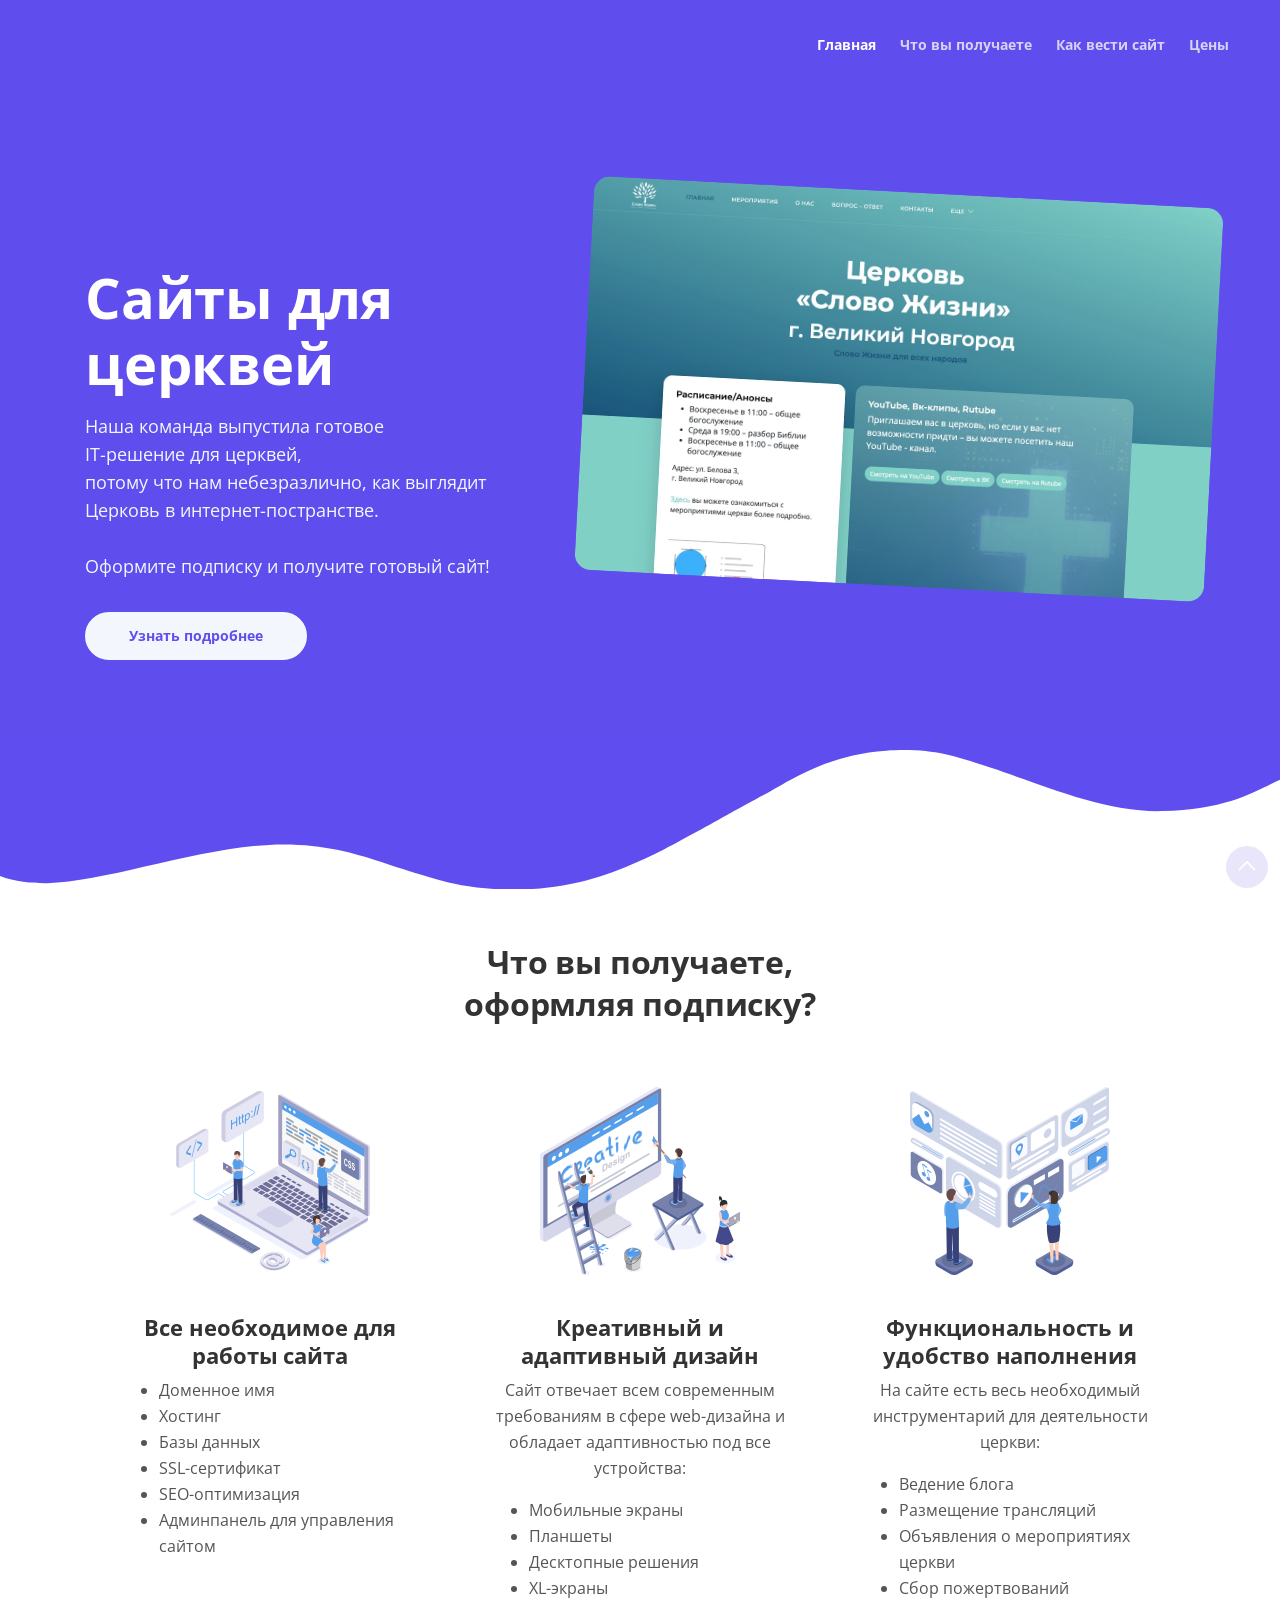
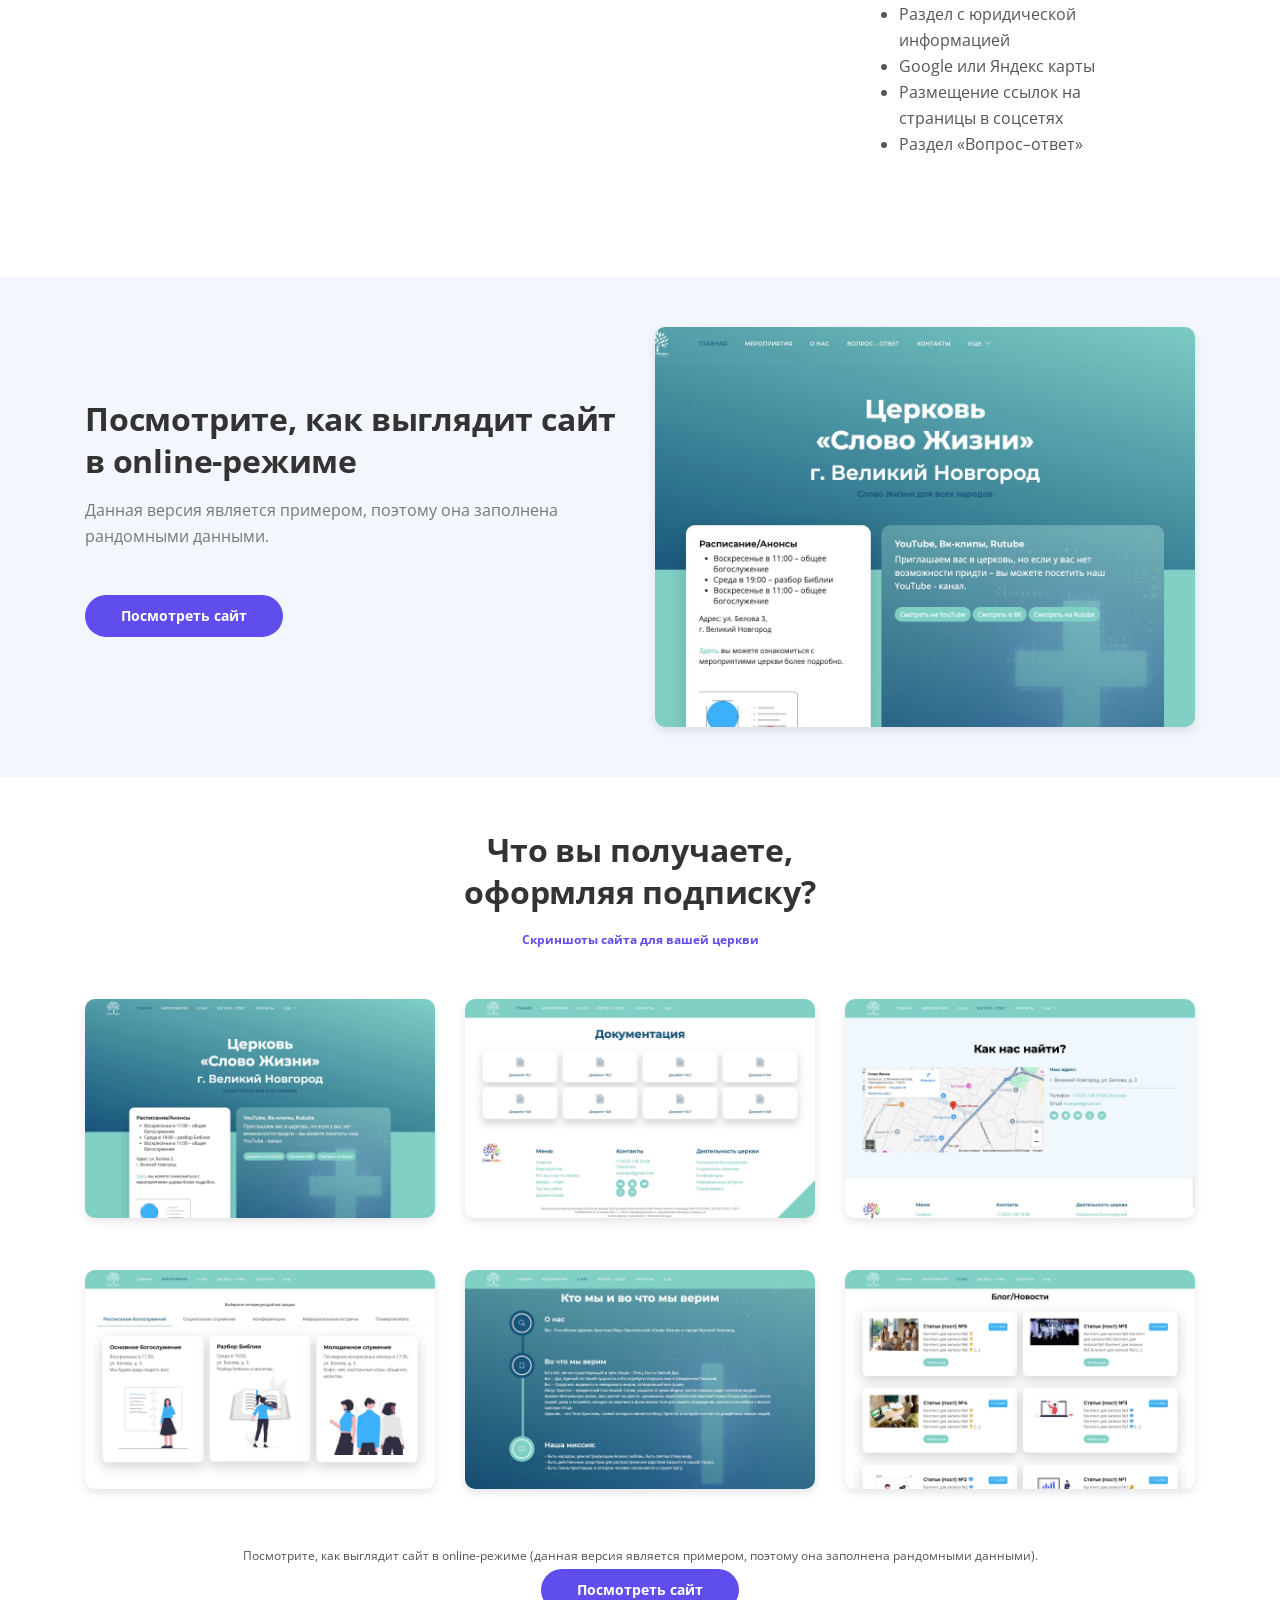
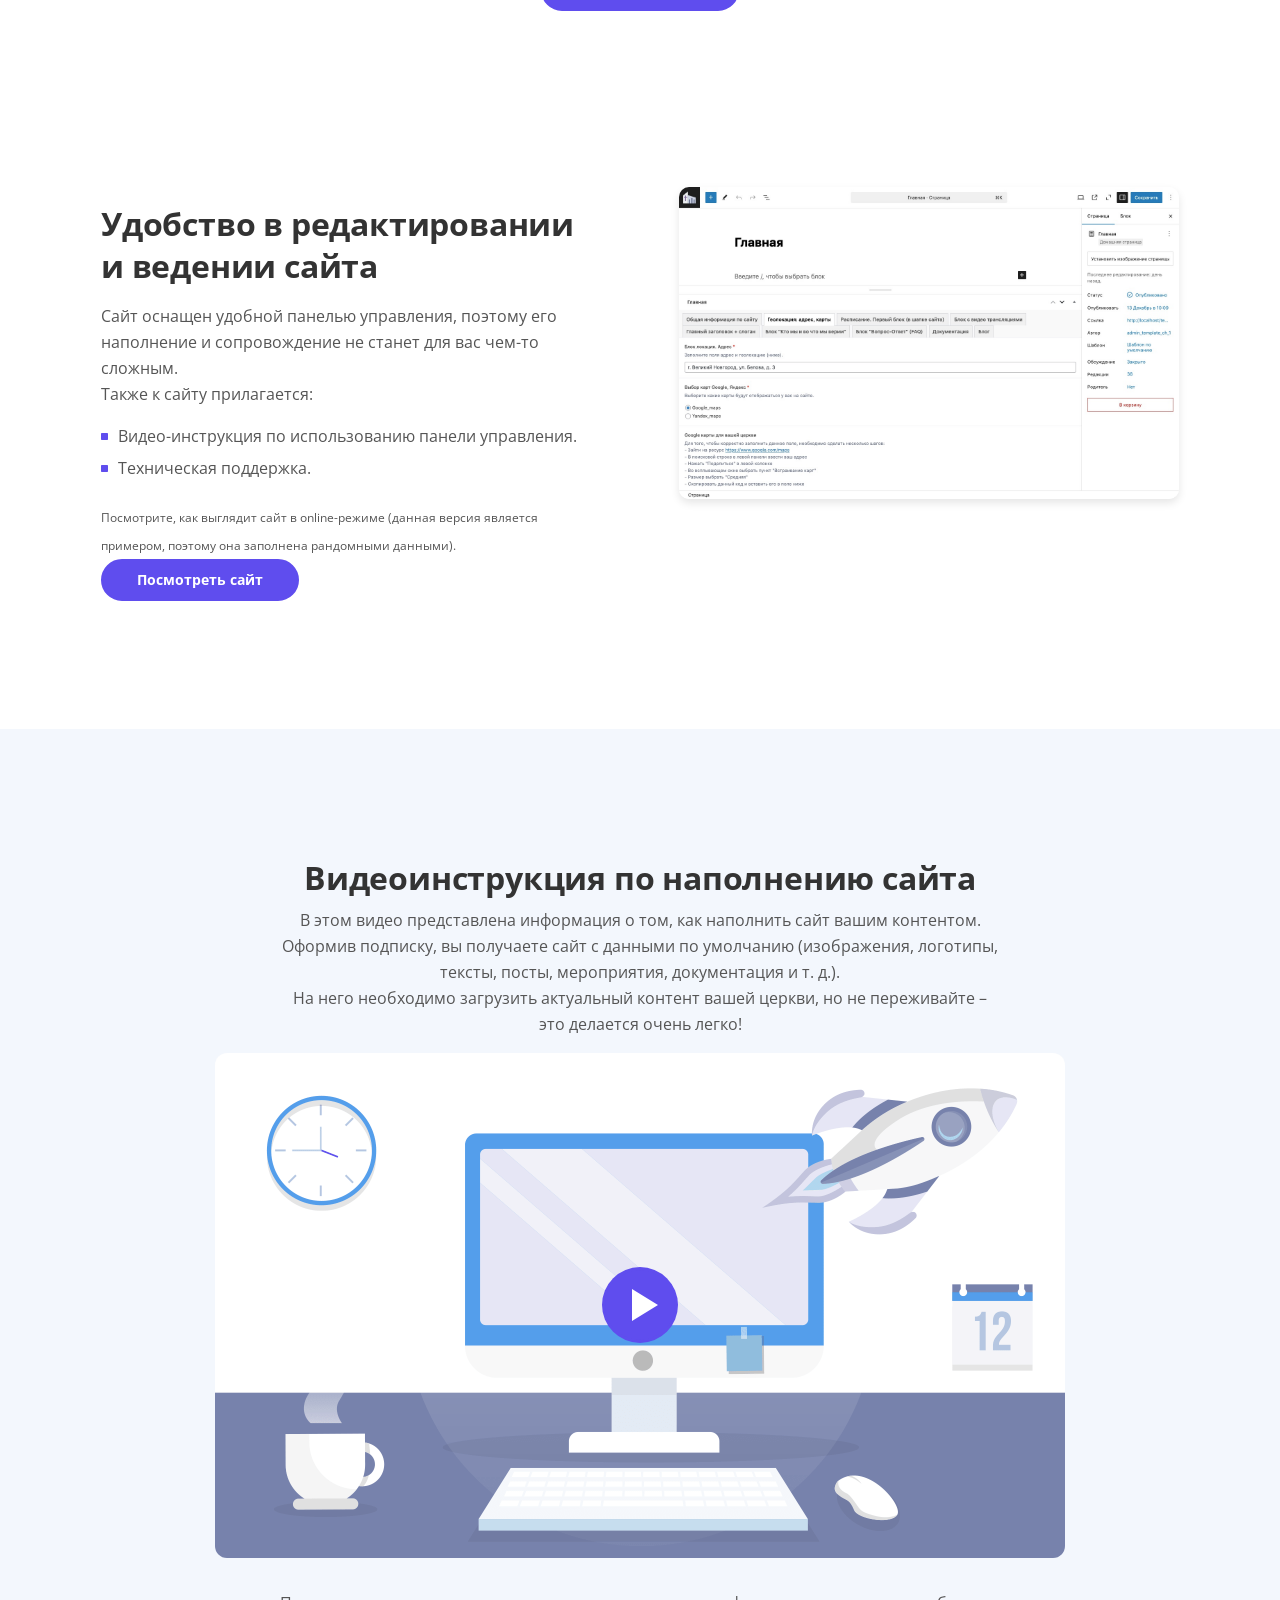
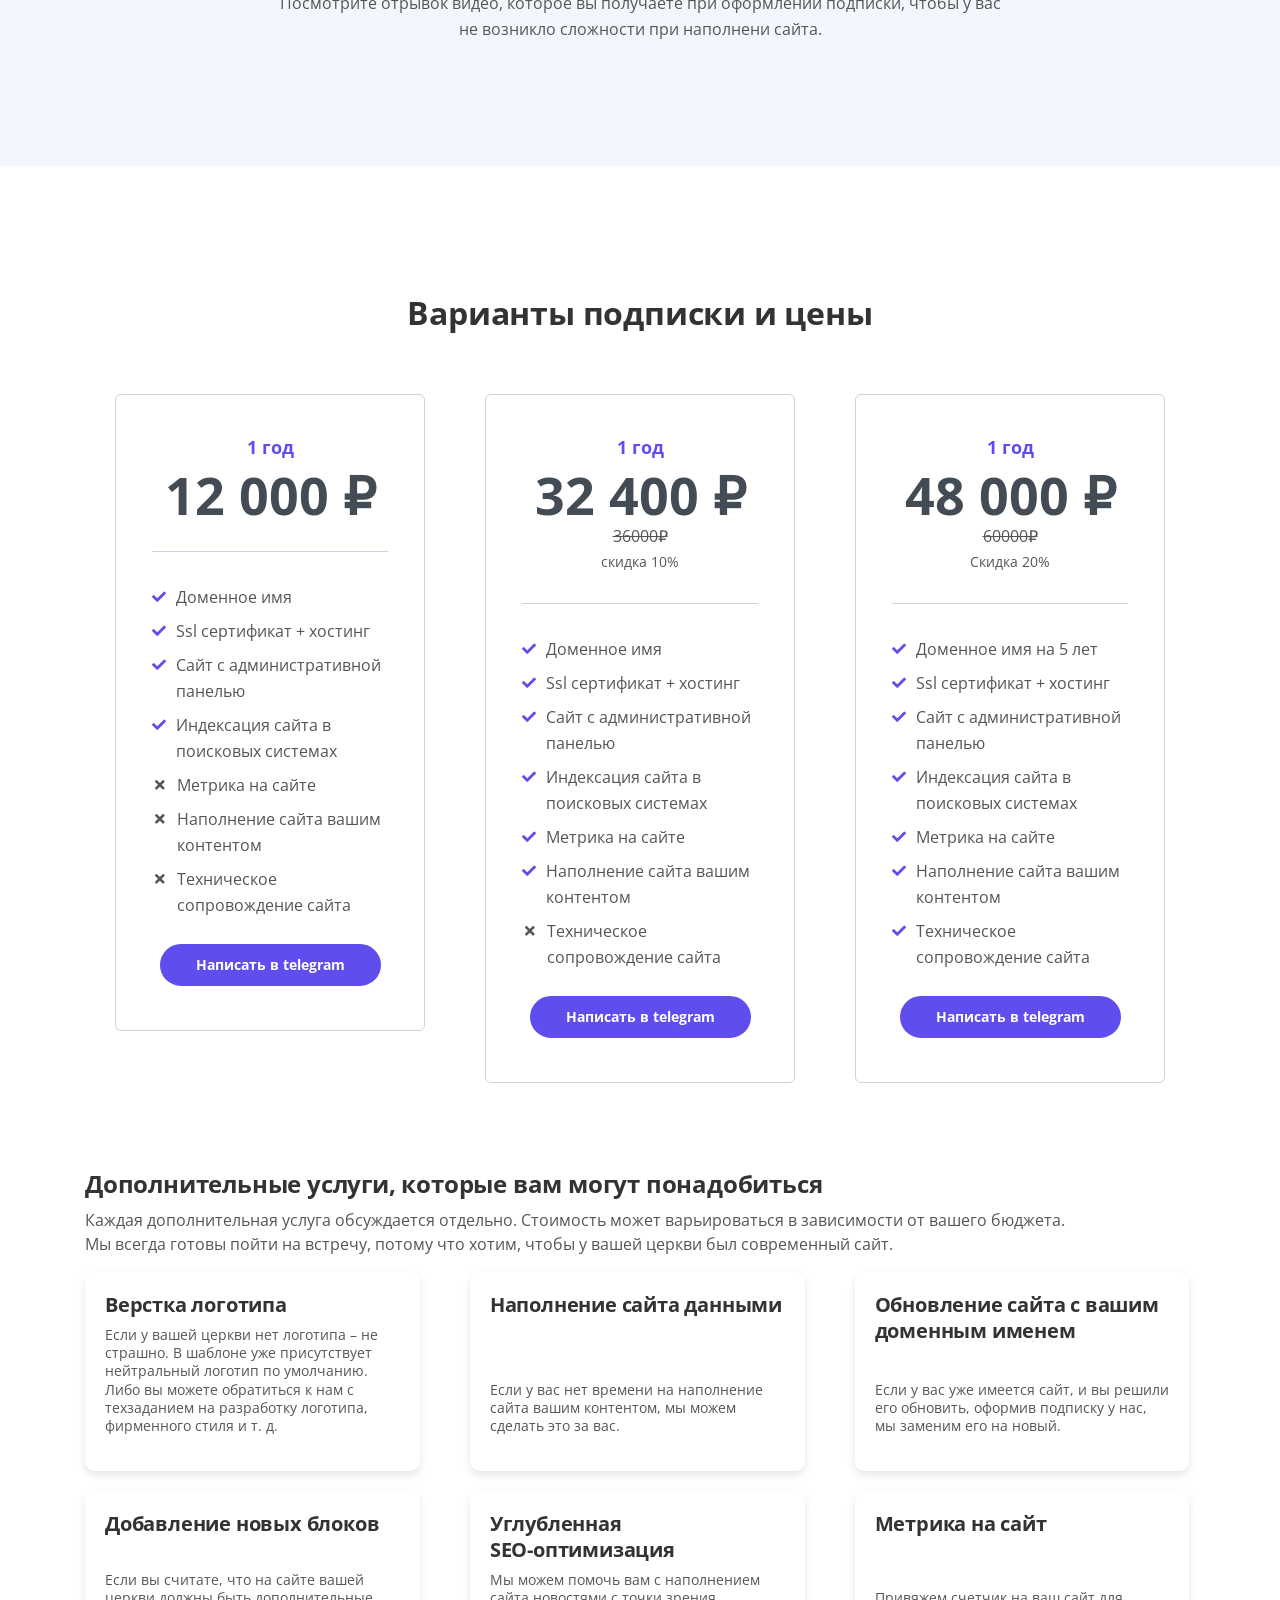
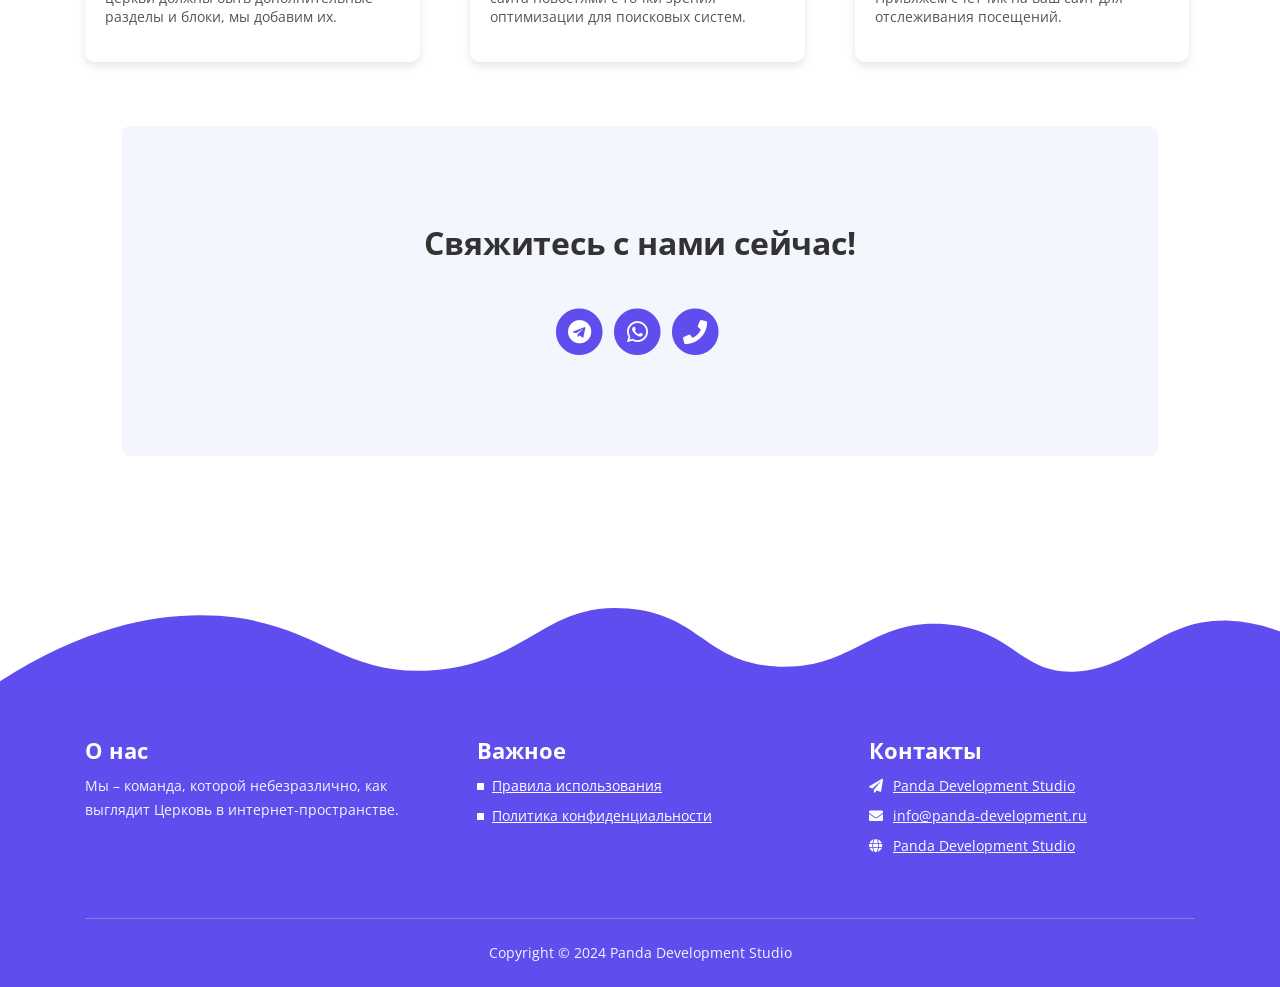
==== index.html @ 70826f42 "download_19_12_2024_20" ====
<!DOCTYPE html>
<html lang="en">
<head>
    <meta charset="utf-8">
    <meta name="viewport" content="width=device-width, initial-scale=1, shrink-to-fit=no">
    
    <!-- SEO Meta Tags -->
    <meta name="description" content="Оформите подписку на сайт для вашей церкви">
    <meta name="author" content="Panda Development Company">
    <meta property="og:image" content="images/site_1.jpg" /> <!-- image link, make sure it's jpg -->
    <meta name="yandex-verification" content="154fd566a0a30309" />
	

    <!-- Website Title -->
    <title>Получите готовый сайт для вашей церкви уже сегодня</title>
    
    <!-- Styles -->
    <link href="https://fonts.googleapis.com/css?family=Open+Sans:400,400i,700&display=swap&subset=latin-ext" rel="stylesheet">
    <link href="css/bootstrap.css" rel="stylesheet">
    <link href="css/fontawesome-all.css" rel="stylesheet">
    <link href="css/swiper.css" rel="stylesheet">
	<link href="css/magnific-popup.css" rel="stylesheet">
	<link href="css/styles.css" rel="stylesheet">
    <link href="https://pandadevelopmentcompany.github.io/assets_for_site/animate.css" rel="stylesheet">
    
	
	<!-- Favicon  -->
    <link rel="icon" href="images/favicon.svg">
    <!-- Yandex.Metrika counter -->
<script type="text/javascript" >
   (function(m,e,t,r,i,k,a){m[i]=m[i]||function(){(m[i].a=m[i].a||[]).push(arguments)};
   m[i].l=1*new Date();
   for (var j = 0; j < document.scripts.length; j++) {if (document.scripts[j].src === r) { return; }}
   k=e.createElement(t),a=e.getElementsByTagName(t)[0],k.async=1,k.src=r,a.parentNode.insertBefore(k,a)})
   (window, document, "script", "https://mc.yandex.ru/metrika/tag.js", "ym");

   ym(99253162, "init", {
        clickmap:true,
        trackLinks:true,
        accurateTrackBounce:true,
        webvisor:true
   });
</script>
<noscript><div><img src="https://mc.yandex.ru/watch/99253162" style="position:absolute; left:-9999px;" alt="" /></div></noscript>
<!-- /Yandex.Metrika counter -->
<meta name="google-site-verification" content="JOtKYeTkFOpxwLe8OVtTM2Uq5BlmTY3JtJwce5chvWU" />
</head>
<body data-spy="scroll" data-target=".fixed-top">
    
    <!-- Preloader -->
	<div class="spinner-wrapper">
        <div class="spinner">
            <div class="bounce1"></div>
            <div class="bounce2"></div>
            <div class="bounce3"></div>
        </div>
    </div>
    <!-- end of preloader -->
    

    <!-- Navigation -->
    <nav class="navbar navbar-expand-lg navbar-dark navbar-custom fixed-top">
        <div class="container">

            
            <!-- Mobile Menu Toggle Button -->
            <button class="navbar-toggler" type="button" data-toggle="collapse" data-target="#navbarsExampleDefault" aria-controls="navbarsExampleDefault" aria-expanded="false" aria-label="Toggle navigation">
                <span class="navbar-toggler-awesome fas fa-bars"></span>
                <span class="navbar-toggler-awesome fas fa-times"></span>
            </button>
            <!-- end of mobile menu toggle button -->

            <div class="collapse navbar-collapse" id="navbarsExampleDefault">
                <ul class="navbar-nav ml-auto">
                    <li class="nav-item">
                        <a class="nav-link page-scroll" href="#header">Главная <span class="sr-only">(current)</span></a>
                    </li>
                    <li class="nav-item">
                        <a class="nav-link page-scroll" href="#features">Что вы получаете</a>
                    </li>
                    <li class="nav-item">
                        <a class="nav-link page-scroll" href="#details">Как вести сайт</a>
                    </li>

                    <li class="nav-item">
                        <a class="nav-link page-scroll" href="#pricing">Цены</a>
                    </li>
                </ul>

            </div>
        </div> <!-- end of container -->
    </nav> <!-- end of navbar -->
    <!-- end of navigation -->


    <!-- Header -->
    <header id="header" class="header">
        <div class="header-content">
            <div class="container">
                <div class="row">
                    <div class="col-lg-6 col-xl-5">
                        <div class="text-container">
                            <h1>Сайты для церквей</h1>
                            <p class="p-large">Наша команда выпустила готовое <br>IT-решение для церквей, <br>
                                потому что нам небезразлично, как выглядит Церковь в интернет-постранстве.<br><br>
                              Оформите подписку и получите готовый сайт!
                            </p>
                            <a class="btn-solid-lg page-scroll" href="#features">Узнать подробнее</a>
                        </div> <!-- end of text-container -->
                    </div> <!-- end of col -->
                    <div class="col-lg-6 col-xl-7">
                        <div class="image-container">
                            <div class="img-wrapper">
                                <img class="img-fluid header_img_style" src="images/site_1.jpg" alt="alternative">
                            </div> <!-- end of img-wrapper -->
                        </div> <!-- end of image-container -->
                    </div> <!-- end of col -->
                </div> <!-- end of row -->
            </div> <!-- end of container -->
        </div> <!-- end of header-content -->
    </header> <!-- end of header -->
    <svg class="header-frame" data-name="Layer 1" xmlns="http://www.w3.org/2000/svg" preserveAspectRatio="none" viewBox="0 0 1920 310"><defs><style>.cls-1{fill:#5f4def;}</style></defs><title>header-frame</title><path class="cls-1" d="M0,283.054c22.75,12.98,53.1,15.2,70.635,14.808,92.115-2.077,238.3-79.9,354.895-79.938,59.97-.019,106.17,18.059,141.58,34,47.778,21.511,47.778,21.511,90,38.938,28.418,11.731,85.344,26.169,152.992,17.971,68.127-8.255,115.933-34.963,166.492-67.393,37.467-24.032,148.6-112.008,171.753-127.963,27.951-19.26,87.771-81.155,180.71-89.341,72.016-6.343,105.479,12.388,157.434,35.467,69.73,30.976,168.93,92.28,256.514,89.405,100.992-3.315,140.276-41.7,177-64.9V0.24H0V283.054Z"/></svg>
    <!-- end of header -->




    <!-- Description -->
    <div class="cards-1" id="features">
        <div class="container">
            <div class="row">
                <div class="col-lg-12">
                    <h2 class="h2-heading">Что вы получаете, <br>оформляя подписку?</h2>
                </div> <!-- end of col -->
            </div> <!-- end of row -->
            <div class="row">
                <div class="col-lg-12">

                    <!-- Card -->
                    <div class="card">
                        <div class="card-image">
                            <img class="img-fluid" src="images/description-1.png" alt="alternative">
                        </div>
                        <div class="card-body">
                            <h4 class="card-title">Все необходимое для работы сайта</h4>
                            <ul class="main_ul_style">
                               <li>Доменное имя</li>
                               <li>Хостинг</li>
                               <li>Базы данных</li>
                               <li>SSL-сертификат</li>
                               <li>SEO-оптимизация</li>
                               <li>Админпанель для управления сайтом</li>
                            </ul>
                        </div>
                    </div>
                    <!-- end of card -->

                    <!-- Card -->
                    <div class="card">
                        <div class="card-image">
                            <img class="img-fluid" src="images/description-2.png" alt="alternative">
                        </div>
                        <div class="card-body">
                            <h4 class="card-title">Креативный и адаптивный дизайн</h4>
                            <p>Сайт отвечает всем современным требованиям в сфере web-дизайна и обладает адаптивностью под все устройства:</p>
                              <ul class="main_ul_style">
                               <li>Мобильные экраны</li>
                               <li>Планшеты</li>
                               <li>Десктопные решения</li>
                               <li>XL-экраны</li>
                            </ul>
                        </div>
                    </div>
                    <!-- end of card -->

                    <!-- Card -->
                    <div class="card">
                        <div class="card-image">
                            <img class="img-fluid" src="images/description-3.png" alt="alternative">
                        </div>
                        <div class="card-body">
                            <h4 class="card-title">Функциональность и удобство наполнения</h4>
                            <p>На сайте есть весь необходимый инструментарий для деятельности церкви:</p>
                               <ul class="main_ul_style">
                               <li>Ведение блога</li>
                               <li>Размещение трансляций</li>
                               <li>Объявления о мероприятиях церкви</li>
                               <li>Сбор пожертвований</li>
                               <li>Раздел с юридической информацией</li>
                               <li>Google или Яндекс карты</li>
                               <li>Размещение ссылок на страницы в соцсетях</li>
                               <li>Раздел «Вопрос–ответ»</li>
                            </ul>
                        </div>
                    </div>
                    <!-- end of card -->
                </div> <!-- end of col -->
            </div> <!-- end of row -->
        </div> <!-- end of container -->
    </div> <!-- end of cards-1 -->
    <!-- end of description -->


<!-- Demo Section -->
<!-- Demo Section -->
<section id="demo-section" class="custom-demo-section" style="background-color: #f3f7fd; padding: 50px 0;">
    <div class="container">
        <div class="row align-items-center">
            <!-- Demo Text -->
            <div class="col-lg-6">
                <div class="custom-demo-text">
                    <h2 class="custom-section-title">Посмотрите, как выглядит сайт в online-режиме</h2>
                    <span class="custom-main-span">Данная версия является примером, поэтому она заполнена рандомными данными.</span><br>
                    <a class="btn-solid-reg page-scroll" href="https://pandadevelopmentcompany.github.io/template_ch_1/" target="_blank">Посмотреть сайт</a>
                </div>
            </div>
            <!-- Demo Image -->
            <div class="col-lg-6">
                <div class="custom-demo-image-container">
                    <!-- Добавляем ссылку вокруг изображения -->
                    <a href="https://pandadevelopmentcompany.github.io/template_ch_1/" target="_blank" class="custom-image-link">
                        <div class="custom-img-wrapper">
                            <img class="custom-demo-img" src="images/site_1.jpg" alt="Demo Site">
                        </div>
                    </a>
                </div>
            </div>
        </div>
    </div>
</section>
<!-- End of Demo Section -->








 <!-- Description -->

<div class="cards-1">
    <div class="container">
        <div class="row">
            <div class="col-lg-12">
                <h2 style="margin-bottom: 20px;" class="h2-heading">Что вы получаете, <br>оформляя подписку?</h2>
                <div class="above-heading">Скриншоты сайта для вашей церкви</div>
                <br><br>
            </div> <!-- end of col -->
        </div> <!-- end of row -->

        <!-- Три изображения в строке -->
        <div class="row">
            <div class="col-lg-4 col-md-6 col-12">
                <div class="image-container">
                    <img class="img-fluid custom-image" src="images/site_1.jpg" alt="Image 1">
                </div>
            </div>
            <div class="col-lg-4 col-md-6 col-12">
                <div class="image-container">
                    <img class="img-fluid custom-image" src="images/site_9.jpg" alt="Image 2">
                </div>
            </div>
            <div class="col-lg-4 col-md-6 col-12">
                <div class="image-container">
                    <img class="img-fluid custom-image" src="images/site_8.jpg" alt="Image 3">
                </div>
            </div>
        </div> <!-- end of row -->
        <br><br>

        <!-- Еще три изображения в строке -->
        <div class="row">
            <div class="col-lg-4 col-md-6 col-12">
                <div class="image-container">
                    <img class="img-fluid custom-image" src="images/site_5.jpg" alt="Image 1">
                </div>
            </div>
            <div class="col-lg-4 col-md-6 col-12">
                <div class="image-container">
                    <img class="img-fluid custom-image" src="images/site_6.jpg" alt="Image 2">
                </div>
            </div>
            <div class="col-lg-4 col-md-6 col-12">
                <div class="image-container">
                    <img class="img-fluid custom-image" src="images/site_7.jpg" alt="Image 3">
                </div>
            </div>
        </div> <!-- end of row -->

<br><br>
        <div class="row">
            <div class="col-lg-12">
            <span class="main_span_style">Посмотрите, как выглядит сайт в online-режиме (данная версия является примером, поэтому она заполнена рандомными данными). </span><br>
<a class="btn-solid-reg page-scroll" href="https://pandadevelopmentcompany.github.io/template_ch_1/">Посмотреть сайт</a>
            </div> <!-- end of col -->
        </div> <!-- end of row -->
    </div> <!-- end of container -->
</div> <!-- end of cards-1 -->
<!-- end of description -->












    <!-- Details -->
    <div id="details" class="basic-1">
        <div class="container">
            <div class="row">
                <div class="col-lg-6">
                    <div class="text-container">
                        <h2>Удобство в редактировании и ведении сайта</h2>
                        <p>Сайт оснащен удобной панелью управления, поэтому его наполнение и сопровождение не станет для вас чем-то сложным. <br>
                           Также к сайту прилагается:
                        </p>
                        <ul class="list-unstyled li-space-lg">
                            <li class="media">
                                <i class="fas fa-square"></i>
                                <div class="media-body">Видео-инструкция по использованию панели управления.</div>
                            </li>
                            <li class="media">
                                <i class="fas fa-square"></i>
                                <div class="media-body">Техническая поддержка.</div>
                            </li>
                        </ul>
                    <span class="main_span_style">Посмотрите, как выглядит сайт в online-режиме (данная версия является примером, поэтому она заполнена рандомными данными). </span><br>
<a class="btn-solid-reg page-scroll" href="https://pandadevelopmentcompany.github.io/template_ch_1/">Посмотреть сайт</a>
                    </div> <!-- end of text-container -->
                </div> <!-- end of col -->
                <div class="col-lg-6">
                    <div class="image-container">
                        <img class="img-fluid custom-image" src="images/site_2.jpg" alt="alternative">
                    </div> <!-- end of image-container -->
                </div> <!-- end of col -->
            </div> <!-- end of row -->
        </div> <!-- end of container -->
    </div> <!-- end of basic-1 -->
    <!-- end of details -->





    <!-- Video -->
    <div id="video" class="basic-2">
        <div class="container">
            <div class="row">
                <div class="col-lg-12">
 <h2>Видеоинструкция по наполнению сайта</h2>
                        
                        <p>В этом видео представлена информация о том, как наполнить сайт вашим контентом. <br>
                           Оформив подписку, вы получаете сайт с данными по умолчанию (изображения, логотипы, тексты, посты, мероприятия, документация и т. д.). <br>
                        На него необходимо загрузить актуальный контент вашей церкви, но не переживайте –  <br>
                     это делается очень легко!</p>
                    <!-- Video Preview -->
                    <div class="image-container">
                        <div class="video-wrapper">
                            <a class="popup-youtube" href="https://church-site.ru/video/video_3.mp4" data-effect="fadeIn">
                                <img class="img-fluid" src="images/video-image.png" alt="alternative">
                                <span class="video-play-button">
                                    <span></span>
                                </span>
                            </a>
                        </div> <!-- end of video-wrapper -->
                    </div> <!-- end of image-container -->
                    <!-- end of video preview -->

                    <div class="p-heading">Посмотрите отрывок видео, которое вы получаете при оформлении подписки, чтобы у вас не возникло сложности при наполнени сайта.</div>        
                </div> <!-- end of col -->
            </div> <!-- end of row -->
        </div> <!-- end of container -->
    </div> <!-- end of basic-2 -->
    <!-- end of video -->


    <!-- Pricing -->
    <div id="pricing" class="cards-2">
        <div class="container">
            <div class="row">
                <div class="col-lg-12">
                    <!-- <div class="above-heading">Цены</div> -->
                    <h2 class="h2-heading">Варианты подписки и цены</h2>
                </div> <!-- end of col -->
            </div> <!-- end of row -->
            <div class="row">
                <div class="col-lg-12">

                    <!-- Card-->
                    <div class="card">
                        <div class="card-body">
                            <div class="card-title">1 год</div>
                            <div class="price"><span class="value">12 000 ₽</span></div>
                            <div class="frequency"></div>
                            <div class="divider"></div>
                            <ul class="list-unstyled li-space-lg">
                                <li class="media">
                                    <i class="fas fa-check"></i><div class="media-body">Доменное имя</div>
                                </li>
                                <li class="media">
                                    <i class="fas fa-check"></i><div class="media-body">Ssl сертификат + хостинг</div>
                                </li>
                                <li class="media">
                                    <i class="fas fa-check"></i><div class="media-body">Сайт с административной панелью</div>
                                </li>
                                <li class="media">
                                    <i class="fas fa-check"></i><div class="media-body">Индексация сайта в поисковых системах</div>
                                </li>
                                <li class="media">
                                    <i class="fas fa-times"></i><div class="media-body">Метрика на сайте</div>
                                </li>
                                <li class="media">
                                    <i class="fas fa-times"></i><div class="media-body">Наполнение сайта вашим контентом</div>
                                </li>
                                <li class="media">
                                    <i class="fas fa-times"></i><div class="media-body">Техническое сопровождение сайта</div>
                                </li>
                            </ul>
                            <div class="button-wrapper">
                                <a class="btn-solid-reg page-scroll" href="https://t.me/PandaDevelopmentCompany">Написать в telegram</a>
                            </div>
                        </div>
                    </div> <!-- end of card -->


                    <!-- end of card -->

                    <!-- Card-->
                    <div class="card">
                        <div class="card-body">
                            <div class="card-title">1 год</div>
                            <div class="price"><span class="value">32 400 ₽</span><br><del>36000₽</del></div>
                            <div class="frequency">скидка 10%</div>
                            <div class="divider"></div>
                            <ul class="list-unstyled li-space-lg">
                                <li class="media">
                                    <i class="fas fa-check"></i><div class="media-body">Доменное имя</div>
                                </li>
                                <li class="media">
                                    <i class="fas fa-check"></i><div class="media-body">Ssl сертификат + хостинг</div>
                                </li>
                                <li class="media">
                                    <i class="fas fa-check"></i><div class="media-body">Сайт с административной панелью</div>
                                </li>
                                <li class="media">
                                    <i class="fas fa-check"></i><div class="media-body">Индексация сайта в поисковых системах</div>
                                </li>
                                <li class="media">
                                    <i class="fas fa-check"></i><div class="media-body">Метрика на сайте</div>
                                </li>
                                <li class="media">
                                    <i class="fas fa-check"></i><div class="media-body">Наполнение сайта вашим контентом</div>
                                </li>
                                <li class="media">
                                    <i class="fas fa-times"></i><div class="media-body">Техническое сопровождение сайта</div>
                                </li>
                            </ul>
                            <div class="button-wrapper">
                                <a class="btn-solid-reg page-scroll" href="https://t.me/PandaDevelopmentCompany">Написать в telegram</a>
                            </div>
                        </div>
                    </div> <!-- end of card -->
                    <!-- end of card -->

                    <!-- Card-->
                    <div class="card">
                        <!--<div class="label">
                            <p class="best-value">Best Value</p>
                        </div> -->
                        <div class="card-body">
                            <div class="card-title">1 год</div>
                            <div class="price"><span class="value">48 000 ₽</span><br><del>60000₽</del></div>
                            <div class="frequency">Скидка 20%</div>
                            <div class="divider"></div>
                            <ul class="list-unstyled li-space-lg">
                                <li class="media">
                                    <i class="fas fa-check"></i><div class="media-body">Доменное имя на 5 лет</div>
                                </li>
                                <li class="media">
                                    <i class="fas fa-check"></i><div class="media-body">Ssl сертификат + хостинг</div>
                                </li>
                                <li class="media">
                                    <i class="fas fa-check"></i><div class="media-body">Сайт с административной панелью</div>
                                </li>
                                <li class="media">
                                    <i class="fas fa-check"></i><div class="media-body">Индексация сайта в поисковых системах</div>
                                </li>
                                <li class="media">
                                    <i class="fas fa-check"></i><div class="media-body">Метрика на сайте</div>
                                </li>
                                <li class="media">
                                    <i class="fas fa-check"></i><div class="media-body">Наполнение сайта вашим контентом</div>
                                </li>
                                <li class="media">
                                    <i class="fas fa-check"></i><div class="media-body">Техническое сопровождение сайта</div>
                                </li>
                            </ul>
                            <div class="button-wrapper">
                                <a class="btn-solid-reg page-scroll" href="https://t.me/PandaDevelopmentCompany">Написать в telegram</a>
                            </div>
                        </div>
                    </div> <!-- end of card -->
                    <!-- end of card -->

                </div> <!-- end of col -->
            </div> <!-- end of row -->
        </div> <!-- end of container -->
    </div> <!-- end of cards-2 -->
    <!-- end of pricing -->

<!-- Services  -->
<div id="service" class="Services">
    <div class="container">
        <div class="row">
            <div class="col-md-12">
                <div class="titlepage">
                    <h2>Дополнительные услуги, которые вам могут понадобиться</h2>
                    <p>Каждая дополнительная услуга обсуждается отдельно. Стоимость может варьироваться в зависимости от вашего бюджета. <br>
                        Мы всегда готовы пойти на встречу, потому что хотим, чтобы у вашей церкви был современный сайт.
                    </p>
                </div>
            </div>
        </div>
        <div class="row">
            <div class="col-xl-4 col-lg-4 col-md-4 col-sm-12">
                <div class="service-box">
                    <h3>Верстка логотипа</h3>
                    <p>Если у вашей церкви нет логотипа – не страшно. В шаблоне уже присутствует нейтральный логотип по умолчанию. Либо вы можете обратиться к нам с техзаданием на разработку логотипа, фирменного стиля и т. д.</p>
                </div>
            </div>
            <div class="col-xl-4 col-lg-4 col-md-4 col-sm-12">
                <div class="service-box">
                    <h3>Наполнение сайта данными</h3>
                    <p>Если у вас нет времени на наполнение сайта вашим контентом, мы можем сделать это за вас.</p>
                </div>
            </div>
            <div class="col-xl-4 col-lg-4 col-md-4 col-sm-12">
                <div class="service-box">
                    <h3>Обновление сайта с вашим доменным именем</h3>
                    <p>Если у вас уже имеется сайт, и вы решили его обновить, оформив подписку у нас, мы заменим его на новый.</p>
                </div>
            </div>
            <div class="col-xl-4 col-lg-4 col-md-4 col-sm-12">
                <div class="service-box">
                    <h3>Добавление новых блоков</h3>
                    <p>Если вы считате, что на сайте вашей церкви должны быть дополнительные разделы и блоки, мы добавим их.</p>
                </div>
            </div>
            <div class="col-xl-4 col-lg-4 col-md-4 col-sm-12">
                <div class="service-box">
                    <h3>Углубленная <br>SEO-оптимизация</h3>
                    <p>Мы можем помочь вам с наполнением сайта новостями с точки зрения оптимизации для поисковых систем.</p>
                </div>
            </div>
            <div class="col-xl-4 col-lg-4 col-md-4 col-sm-12">
                <div class="service-box">
                    <h3>Метрика на сайт</h3>
                    <p>Привяжем счетчик на ваш сайт для отслеживания посещений.</p>
                </div>
            </div>
        </div>
    </div>
</div>
<!-- end Services -->

<style>
    /* Уменьшаем кегль и line-height для всех элементов в блоке с услугами */
    #service .service-box h3 {
        font-size: 1.25rem; /* Уменьшаем размер шрифта заголовков */
        line-height: 1.3;   /* Уменьшаем line-height для заголовков */
    }

    #service .service-box p {
        font-size: 0.875rem; /* Уменьшаем размер шрифта для параграфов */
        line-height: 1.3;    /* Уменьшаем line-height для параграфов */
    }

    #service .titlepage h2 {
        font-size: 1.5rem;  /* Уменьшаем размер шрифта заголовка на странице */
        line-height: 1.4;   /* Уменьшаем line-height для заголовка */
    }

    #service .titlepage p {
        font-size: 1rem;    /* Уменьшаем размер шрифта для текста под заголовком */
        line-height: 1.5;   /* Уменьшаем line-height для текста под заголовком */
    }

    /* Добавление легкой черной тени к карточкам */
    #service .service-box {
        box-shadow: 0 4px 8px rgba(0, 0, 0, 0.1); /* Легкая тень */
        transition: box-shadow 0.3s ease; /* Плавный эффект при наведении */
        border-radius: 10px; /* Скругляем углы карточки */
        padding: 20px; /* Добавляем внутренние отступы */
        height: 100%; /* Все карточки будут одинаковой высоты */
        display: flex;
        flex-direction: column;
        justify-content: space-between;
    }

    /* Добавление тени при наведении */
    #service .service-box:hover {
        box-shadow: 0 6px 12px rgba(0, 0, 0, 0.2); /* Более выраженная тень при наведении */
    }

    /* Для корректного отображения 3 карточек в строку на десктопе */
    @media (min-width: 992px) {
        #service .row {
            display: flex;
            flex-wrap: wrap;
            gap: 20px; /* Расстояние между карточками */
        }
        #service .col-xl-4 {
            flex: 0 0 32%; /* Устанавливаем ширину карточек для 3-х в строке */
        }
    }
</style>





    <!-- Newsletter -->
    <div class="form">
        <div class="container">
            <div class="row">
                <div class="col-lg-12">
                    <div class="text-container">
                        <h2>Свяжитесь с нами сейчас!</h2>

                          <div class="icon-container">
                        <span class="fa-stack">
                            <a href="https://t.me/PandaDevelopmentCompany">
                                <i class="fas fa-circle fa-stack-2x"></i>
                                <i class="fab fa-telegram fa-stack-1x"></i>
                            </a>
                        </span>
                        <span class="fa-stack">
                            <a href="whatsapp://send?phone=79221387487">
                                <i class="fas fa-circle fa-stack-2x"></i>
                                <i class="fab fa-whatsapp fa-stack-1x"></i>
                            </a>
                        </span>
                        <span class="fa-stack">
                            <a href="tel:+79221387487">
                                <i class="fas fa-circle fa-stack-2x"></i>
                                <i class="fa fa-phone fa-stack-1x"></i>
                            </a>
                        </span>
                       <!--  <span class="fa-stack">
                            <a href="#your-link">
                                <i class="fas fa-circle fa-stack-2x"></i>
                                <i class="fab fa-instagram fa-stack-1x"></i>
                            </a>
                        </span>
                        <span class="fa-stack">
                            <a href="#your-link">
                                <i class="fas fa-circle fa-stack-2x"></i>
                                <i class="fab fa-linkedin-in fa-stack-1x"></i>
                            </a>
                        </span> -->
                    </div> <!-- end of col -->

                    </div> <!-- end of text-container -->
                </div> <!-- end of col -->
            </div> <!-- end of row -->
            <div class="row">
                <div class="col-lg-12">
                   
                </div> <!-- end of col -->
            </div> <!-- end of row -->
        </div> <!-- end of container -->
    </div> <!-- end of form -->
    <!-- end of newsletter -->


    <!-- Footer -->
    <svg class="footer-frame" data-name="Layer 2" xmlns="http://www.w3.org/2000/svg" preserveAspectRatio="none" viewBox="0 0 1920 79"><defs><style>.cls-2{fill:#5f4def;}</style></defs><title>footer-frame</title><path class="cls-2" d="M0,72.427C143,12.138,255.5,4.577,328.644,7.943c147.721,6.8,183.881,60.242,320.83,53.737,143-6.793,167.826-68.128,293-60.9,109.095,6.3,115.68,54.364,225.251,57.319,113.58,3.064,138.8-47.711,251.189-41.8,104.012,5.474,109.713,50.4,197.369,46.572,89.549-3.91,124.375-52.563,227.622-50.155A338.646,338.646,0,0,1,1920,23.467V79.75H0V72.427Z" transform="translate(0 -0.188)"/></svg>
    <div class="footer">
        <div class="container">
            <div class="row">
                <div class="col-md-4">
                    <div class="footer-col first">
                        <h4>О нас</h4>
                        <p class="p-small">Мы – команда, которой небезразлично, как выглядит Церковь в интернет-пространстве.</p>
                    </div>
                </div> <!-- end of col -->
                <div class="col-md-4">
                    <div class="footer-col middle">
                        <h4>Важное</h4>
                        <ul class="list-unstyled li-space-lg p-small">
                            <li class="media">
                                <i class="fas fa-square"></i>
                                <div class="media-body"><a class="white" href="terms-conditions.html">Правила использования</a></div>
                            </li>
                            <li class="media">
                                <i class="fas fa-square"></i>
                                <div class="media-body"> <a class="white" href="privacy-policy.html">Политика конфиденциальности</a></div>
                            </li>
                        </ul>
                    </div>
                </div> <!-- end of col -->
                <div class="col-md-4">
                    <div class="footer-col last">
                        <h4>Контакты</h4>
                        <ul class="list-unstyled li-space-lg p-small">
                            <li class="media">
                               <i class="fas fa-paper-plane"></i>
                                <div class="media-body">
                                <a style="color: white;" href="https://t.me/PandaDevelopmentCompany">Panda Development Studio</a>
                                </div>
                            </li>
                            <li class="media">
                                <i class="fas fa-envelope"></i>
                                <div class="media-body"><a class="white" href="mailto:info@panda-development.ru">info@panda-development.ru</a> 
                                </div>
                            </li>
                            <li class="media">
                                <i class="fas fa-globe"></i>
                                <div class="media-body">
                                 <a class="white" href="https://panda-development.ru">Panda Development Studio</a>
                              </div>
                            </li>
                        </ul>
                    </div> 
                </div> <!-- end of col -->
            </div> <!-- end of row -->
        </div> <!-- end of container -->
    </div> <!-- end of footer -->  
    <!-- end of footer -->


    <!-- Copyright -->
    <div class="copyright">
        <div class="container">
            <div class="row">
                <div class="col-lg-12">
                    <p class="p-small">Copyright © 2024 <a href="https://panda-development.ru" target="_blank">Panda Development Studio</a></p>
                </div> <!-- end of col -->
            </div> <!-- enf of row -->
        </div> <!-- end of container -->
    </div> <!-- end of copyright --> 
    <!-- end of copyright -->
    
    	
    <!-- Scripts -->
    <script src="js/jquery.min.js"></script> <!-- jQuery for Bootstrap's JavaScript plugins -->
    <script src="js/popper.min.js"></script> <!-- Popper tooltip library for Bootstrap -->
    <script src="js/bootstrap.min.js"></script> <!-- Bootstrap framework -->
    <script src="js/jquery.easing.min.js"></script> <!-- jQuery Easing for smooth scrolling between anchors -->
    <script src="js/swiper.min.js"></script> <!-- Swiper for image and text sliders -->
    <script src="js/jquery.magnific-popup.js"></script> <!-- Magnific Popup for lightboxes -->
    <script src="js/validator.min.js"></script> <!-- Validator.js - Bootstrap plugin that validates forms -->
    <script src="js/scripts.js"></script> <!-- Custom scripts -->
</body>
</html>
---- css/styles.css ----
/*****************************************
Table Of Contents:

01. General Styles
02. Preloader
03. Navigation
04. Header
05. Customers
06. Description
07. Features
08. Features Lightboxes
09. Details
10. Video
11. Pricing
12. Testimonials
13. Newsletter
14. Footer
15. Copyright
16. Back To Top Button
17. Extra Pages
18. Sign Up and Log In Pages
19. Media Queries
******************************************/

/*****************************************
Colors:
- Backgrounds, buttons, bullets, icons - blue #5f4dee
- Backgrounds, light button, light body text - light gray #f3f7fd
- Headings text - black #333
- Body text - dark gray #555
******************************************/


/******************************/
/*     01. General Styles     */
/******************************/
body,
html {
    width: 100%;
	height: 100%;
}

body, p {
	color: #555; 
	font: 400 1rem/1.625rem "Open Sans", sans-serif;;
}

.p-large {
	font: 400 1.125rem/1.75rem "Open Sans", sans-serif;
}

.p-small {
	font: 400 0.875rem/1.5rem "Open Sans", sans-serif;
}

h1 {
	color: #333;
	font: 700 2.5rem/3.125rem "Open Sans", sans-serif;
	letter-spacing: -0.2px;
}

h2 {
	color: #333;
	font: 700 2rem/2.625rem "Open Sans", sans-serif;
	letter-spacing: -0.2px;
}

h3 {
	color: #333;
	font: 700 1.625rem/2.125rem "Open Sans", sans-serif;
	letter-spacing: -0.2px;
}

h4 {
	color: #333;
	font: 700 1.375rem/1.75rem "Open Sans", sans-serif;
	letter-spacing: -0.1px;
}

h5 {
	color: #333;
	font: 700 1.125rem/1.5rem "Open Sans", sans-serif;
	letter-spacing: -0.1px;
}

h6 {
	color: #333;
	font: 700 1rem/1.375rem "Open Sans", sans-serif;
	letter-spacing: -0.1px;
}

.above-heading {
	color: #5f4dee;
	font: 700 0.75rem/0.875rem "Open Sans", sans-serif;
	text-align: center;
}

.p-heading {
	margin-bottom: 3.25rem;
}

.testimonial-text {
	font: italic 400 1rem/1.625rem "Open Sans", sans-serif;
}

.testimonial-author {
	font: 700 1rem/1.625rem "Open Sans", sans-serif;
	letter-spacing: -0.1px;
}

.li-space-lg li {
	margin-bottom: 0.375rem;
}

.indent {
	padding-left: 1.25rem;
}

a {
	color: #555;
	text-decoration: underline;
}

a:hover {
	color: #555;
	text-decoration: underline;
}

a.white {
	color: #fff;
}

.decorative-line {
	display: block;
	width: 5rem;
	height: 0.5rem;
	margin-right: auto;
	margin-left: auto;
}

.blue {
	color: #5f4dee;
}

.btn-solid-reg {
	display: inline-block;
	padding: 1.1875rem 2.125rem 1.1875rem 2.125rem;
	border: 0.125rem solid #5f4dee;
	border-radius: 2rem;
	background-color: #5f4dee;
	color: #fff;
	font: 700 0.875rem/0 "Open Sans", sans-serif;
	text-decoration: none;
	transition: all 0.2s;
}

.btn-solid-reg:hover {
	background-color: transparent;
	color: #5f4dee;
	text-decoration: none;
}

.btn-solid-lg {
	display: inline-block;
	padding: 1.375rem 2.625rem 1.375rem 2.625rem;
	border: 0.125rem solid #5f4dee;
	border-radius: 2rem;
	background-color: #5f4dee;
	color: #fff;
	font: 700 0.875rem/0 "Open Sans", sans-serif;
	text-decoration: none;
	transition: all 0.2s;
}

.btn-solid-lg:hover {
	background-color: transparent;
	color: #5f4dee;
	text-decoration: none;
}

.btn-outline-reg {
	display: inline-block;
	padding: 1.1875rem 2.125rem 1.1875rem 2.125rem;
	border: 0.125rem solid #5f4dee;
	border-radius: 2rem;
	background-color: transparent;
	color: #5f4dee;
	font: 700 0.875rem/0 "Open Sans", sans-serif;
	text-decoration: none;
	transition: all 0.2s;
}

.btn-outline-reg:hover {
	background-color: #5f4dee;
	color: #fff;
	text-decoration: none;
}

.btn-outline-lg {
	display: inline-block;
	padding: 1.375rem 2.625rem 1.375rem 2.625rem;
	border: 0.125rem solid #5f4dee;
	border-radius: 2rem;
	background-color: transparent;
	color: #5f4dee;
	font: 700 0.875rem/0 "Open Sans", sans-serif;
	text-decoration: none;
	transition: all 0.2s;
}

.btn-outline-lg:hover {
	background-color: #5f4dee;
	color: #fff;
	text-decoration: none;
}

.btn-outline-sm {
	display: inline-block;
	padding: 0.875rem 1.5rem 0.875rem 1.5rem;
	border: 0.125rem solid #5f4dee;
	border-radius: 2rem;
	background-color: transparent;
	color: #5f4dee;
	font: 700 0.875rem/0 "Open Sans", sans-serif;
	text-decoration: none;
	transition: all 0.2s;
}

.btn-outline-sm:hover {
	background-color: #5f4dee;
	color: #fff;
	text-decoration: none;
}

.form-group {
	position: relative;
	margin-bottom: 1.25rem;
}

.form-group.has-error.has-danger {
	margin-bottom: 0.625rem;
}

.form-group.has-error.has-danger .help-block.with-errors ul {
	margin-top: 0.375rem;
}

.label-control {
	position: absolute;
	top: 0.87rem;
	left: 1.25rem;
	color: #555;
	opacity: 1;
	font: 400 0.875rem/1.375rem "Open Sans", sans-serif;
	cursor: text;
	transition: all 0.2s ease;
}

/* IE10+ hack to solve lower label text position compared to the rest of the browsers */
@media screen and (-ms-high-contrast: active), screen and (-ms-high-contrast: none) {  
	.label-control {
		top: 0.9375rem;
	}
}

.form-control-input:focus + .label-control,
.form-control-input.notEmpty + .label-control,
.form-control-textarea:focus + .label-control,
.form-control-textarea.notEmpty + .label-control {
	top: 0.125rem;
	opacity: 1;
	font-size: 0.75rem;
	font-weight: 700;
}

.form-control-input,
.form-control-select {
	display: block; /* needed for proper display of the label in Firefox, IE, Edge */
	width: 100%;
	padding-top: 1.0625rem;
	padding-bottom: 0.0625rem;
	padding-left: 1.25rem;
	border: 1px solid #c4d8dc;
	border-radius: 0.25rem;
	background-color: #fff;
	color: #555;
	font: 400 0.875rem/1.875rem "Open Sans", sans-serif;
	transition: all 0.2s;
	-webkit-appearance: none; /* removes inner shadow on form inputs on ios safari */
}

.form-control-select {
	padding-top: 0.5rem;
	padding-bottom: 0.5rem;
	height: 3rem;
}

/* IE10+ hack to solve lower label text position compared to the rest of the browsers */
@media screen and (-ms-high-contrast: active), screen and (-ms-high-contrast: none) {  
	.form-control-input {
		padding-top: 1.25rem;
		padding-bottom: 0.75rem;
		line-height: 1.75rem;
	}

	.form-control-select {
		padding-top: 0.875rem;
		padding-bottom: 0.75rem;
		height: 3.125rem;
		line-height: 2.125rem;
	}
}

select {
    /* you should keep these first rules in place to maintain cross-browser behavior */
    -webkit-appearance: none;
	-moz-appearance: none;
	-ms-appearance: none;
    -o-appearance: none;
    appearance: none;
    background-image: url('../images/down-arrow.png');
    background-position: 96% 50%;
    background-repeat: no-repeat;
    outline: none;
}

select::-ms-expand {
    display: none; /* removes the ugly default down arrow on select form field in IE11 */
}

.form-control-textarea {
	display: block; /* used to eliminate a bottom gap difference between Chrome and IE/FF */
	width: 100%;
	height: 8rem; /* used instead of html rows to normalize height between Chrome and IE/FF */
	padding-top: 1.25rem;
	padding-left: 1.3125rem;
	border: 1px solid #c4d8dc;
	border-radius: 0.25rem;
	background-color: #fff;
	color: #555;
	font: 400 0.875rem/1.75rem "Open Sans", sans-serif;
	transition: all 0.2s;
}

.form-control-input:focus,
.form-control-select:focus,
.form-control-textarea:focus {
	border: 1px solid #a1a1a1;
	outline: none; /* Removes blue border on focus */
}

.form-control-input:hover,
.form-control-select:hover,
.form-control-textarea:hover {
	border: 1px solid #a1a1a1;
}

.checkbox {
	font: 400 0.75rem/1.25rem "Open Sans", sans-serif;
}

input[type='checkbox'] {
	vertical-align: -15%;
	margin-right: 0.375rem;
}

/* IE10+ hack to raise checkbox field position compared to the rest of the browsers */
@media screen and (-ms-high-contrast: active), screen and (-ms-high-contrast: none) {  
	input[type='checkbox'] {
		vertical-align: -9%;
	}
}

.form-control-submit-button {
	display: inline-block;
	width: 100%;
	height: 3.125rem;
	border: 1px solid #5f4dee;
	border-radius: 1.5rem;
	background-color: #5f4dee;
	color: #fff;
	font: 700 0.875rem/0 "Open Sans", sans-serif;
	cursor: pointer;
	transition: all 0.2s;
}

.form-control-submit-button:hover {
	background-color: transparent;
	color: #5f4dee;
}

/* Form Success And Error Message Formatting */
#smsgSubmit.h3.text-center.tada.animated,
#lmsgSubmit.h3.text-center.tada.animated,
#nmsgSubmit.h3.text-center.tada.animated,
#pmsgSubmit.h3.text-center.tada.animated,
#smsgSubmit.h3.text-center,
#lmsgSubmit.h3.text-center,
#nmsgSubmit.h3.text-center,
#pmsgSubmit.h3.text-center {
	display: block;
	margin-bottom: 0;
	color: #555;
	font-size: 1.125rem;
	line-height: 1rem;
}

.help-block.with-errors .list-unstyled {
	color: #555;
	font-size: 0.75rem;
	line-height: 1.125rem;
	text-align: left;
}

.help-block.with-errors ul {
	margin-bottom: 0;
}
/* end of form success and error message formatting */

/* Form Success And Error Message Animation - Animate.css */
@-webkit-keyframes tada {
	from {
		-webkit-transform: scale3d(1, 1, 1);
		-ms-transform: scale3d(1, 1, 1);
		transform: scale3d(1, 1, 1);
	}
	10%, 20% {
		-webkit-transform: scale3d(.9, .9, .9) rotate3d(0, 0, 1, -3deg);
		-ms-transform: scale3d(.9, .9, .9) rotate3d(0, 0, 1, -3deg);
		transform: scale3d(.9, .9, .9) rotate3d(0, 0, 1, -3deg);
	}
	30%, 50%, 70%, 90% {
		-webkit-transform: scale3d(1.1, 1.1, 1.1) rotate3d(0, 0, 1, 3deg);
		-ms-transform: scale3d(1.1, 1.1, 1.1) rotate3d(0, 0, 1, 3deg);
		transform: scale3d(1.1, 1.1, 1.1) rotate3d(0, 0, 1, 3deg);
	}
	40%, 60%, 80% {
		-webkit-transform: scale3d(1.1, 1.1, 1.1) rotate3d(0, 0, 1, -3deg);
		-ms-transform: scale3d(1.1, 1.1, 1.1) rotate3d(0, 0, 1, -3deg);
		transform: scale3d(1.1, 1.1, 1.1) rotate3d(0, 0, 1, -3deg);
	}
	to {
		-webkit-transform: scale3d(1, 1, 1);
		-ms-transform: scale3d(1, 1, 1);
		transform: scale3d(1, 1, 1);
	}
}

@keyframes tada {
	from {
		-webkit-transform: scale3d(1, 1, 1);
		-ms-transform: scale3d(1, 1, 1);
		transform: scale3d(1, 1, 1);
	}
	10%, 20% {
		-webkit-transform: scale3d(.9, .9, .9) rotate3d(0, 0, 1, -3deg);
		-ms-transform: scale3d(.9, .9, .9) rotate3d(0, 0, 1, -3deg);
		transform: scale3d(.9, .9, .9) rotate3d(0, 0, 1, -3deg);
	}
	30%, 50%, 70%, 90% {
		-webkit-transform: scale3d(1.1, 1.1, 1.1) rotate3d(0, 0, 1, 3deg);
		-ms-transform: scale3d(1.1, 1.1, 1.1) rotate3d(0, 0, 1, 3deg);
		transform: scale3d(1.1, 1.1, 1.1) rotate3d(0, 0, 1, 3deg);
	}
	40%, 60%, 80% {
		-webkit-transform: scale3d(1.1, 1.1, 1.1) rotate3d(0, 0, 1, -3deg);
		-ms-transform: scale3d(1.1, 1.1, 1.1) rotate3d(0, 0, 1, -3deg);
		transform: scale3d(1.1, 1.1, 1.1) rotate3d(0, 0, 1, -3deg);
	}
	to {
		-webkit-transform: scale3d(1, 1, 1);
		-ms-transform: scale3d(1, 1, 1);
		transform: scale3d(1, 1, 1);
	}
}

.tada {
	-webkit-animation-name: tada;
	animation-name: tada;
}

.animated {
	-webkit-animation-duration: 1s;
	animation-duration: 1s;
	-webkit-animation-fill-mode: both;
	animation-fill-mode: both;
}
/* end of form success and error message animation - Animate.css */

/* Fade-move Animation For Details Lightbox - Magnific Popup */
/* at start */
.my-mfp-slide-bottom .zoom-anim-dialog {
	opacity: 0;
	transition: all 0.2s ease-out;
	-webkit-transform: translateY(-1.25rem) perspective(37.5rem) rotateX(10deg);
	-ms-transform: translateY(-1.25rem) perspective(37.5rem) rotateX(10deg);
	transform: translateY(-1.25rem) perspective(37.5rem) rotateX(10deg);
}

/* animate in */
.my-mfp-slide-bottom.mfp-ready .zoom-anim-dialog {
	opacity: 1;
	-webkit-transform: translateY(0) perspective(37.5rem) rotateX(0); 
	-ms-transform: translateY(0) perspective(37.5rem) rotateX(0); 
	transform: translateY(0) perspective(37.5rem) rotateX(0); 
}

/* animate out */
.my-mfp-slide-bottom.mfp-removing .zoom-anim-dialog {
	opacity: 0;
	-webkit-transform: translateY(-0.625rem) perspective(37.5rem) rotateX(10deg); 
	-ms-transform: translateY(-0.625rem) perspective(37.5rem) rotateX(10deg); 
	transform: translateY(-0.625rem) perspective(37.5rem) rotateX(10deg); 
}

/* dark overlay, start state */
.my-mfp-slide-bottom.mfp-bg {
	opacity: 0;
	transition: opacity 0.2s ease-out;
}

/* animate in */
.my-mfp-slide-bottom.mfp-ready.mfp-bg {
	opacity: 0.8;
}
/* animate out */
.my-mfp-slide-bottom.mfp-removing.mfp-bg {
	opacity: 0;
}
/* end of fade-move animation for details lightbox - magnific popup */

/* Fade Animation For Image Lightbox - Magnific Popup */
@-webkit-keyframes fadeIn {
	from {
		opacity: 0;
	}
	to {
		opacity: 1;
	}
}

@keyframes fadeIn {
	from {
		opacity: 0;
	}
	to {
		opacity: 1;
	}
}

.fadeIn {
	-webkit-animation: fadeIn 0.6s;
	animation: fadeIn 0.6s;
}

@-webkit-keyframes fadeOut {
	from {
		opacity: 1;
	}
	to {
		opacity: 0;
	}
}

@keyframes fadeOut {
	from {
		opacity: 1;
	}
	to {
		opacity: 0;
	}
}

.fadeOut {
	-webkit-animation: fadeOut 0.8s;
	animation: fadeOut 0.8s;
}
/* end of fade animation for image lightbox - magnific popup */


/*************************/
/*     02. Preloader     */
/*************************/
.spinner-wrapper {
	position: fixed;
	z-index: 999999;
	top: 0;
	right: 0;
	bottom: 0;
	left: 0;
	background: #fff;
}

.spinner {
	position: absolute;
	top: 50%; /* centers the loading animation vertically one the screen */
	left: 50%; /* centers the loading animation horizontally one the screen */
	width: 3.75rem;
	height: 1.25rem;
	margin: -0.625rem 0 0 -1.875rem; /* is width and height divided by two */ 
	text-align: center;
}

.spinner > div {
	display: inline-block;
	width: 1rem;
	height: 1rem;
	border-radius: 100%;
	background-color: #5f4dee;
	-webkit-animation: sk-bouncedelay 1.4s infinite ease-in-out both;
	animation: sk-bouncedelay 1.4s infinite ease-in-out both;
}

.spinner .bounce1 {
	-webkit-animation-delay: -0.32s;
	animation-delay: -0.32s;
}

.spinner .bounce2 {
	-webkit-animation-delay: -0.16s;
	animation-delay: -0.16s;
}

@-webkit-keyframes sk-bouncedelay {
	0%, 80%, 100% { -webkit-transform: scale(0); }
	40% { -webkit-transform: scale(1.0); }
}

@keyframes sk-bouncedelay {
	0%, 80%, 100% { 
		-webkit-transform: scale(0);
		-ms-transform: scale(0);
		transform: scale(0);
	} 40% { 
		-webkit-transform: scale(1.0);
		-ms-transform: scale(1.0);
		transform: scale(1.0);
	}
}


/**************************/
/*     03. Navigation     */
/**************************/
.navbar-custom {
	background-color: #5f4dee;
	box-shadow: 0 0.0625rem 0.375rem 0 rgba(0, 0, 0, 0.1);
	font: 700 0.875rem/0.875rem "Open Sans", sans-serif;
	transition: all 0.2s;
}

.navbar-custom .container {
	max-width: 87.5rem;
}

.navbar-custom .navbar-brand.logo-image img {
    width: 4.4375rem;
	height: 1.75rem;
}

.navbar-custom .navbar-brand.logo-text {
	font: 700 2rem/1.5rem "Open Sans", sans-serif;
	color: #fff;;
	text-decoration: none;
}

.navbar-custom .navbar-nav {
	margin-top: 0.75rem;
	margin-bottom: 0.5rem;
}

.navbar-custom .nav-item .nav-link {
	padding: 0.625rem 0.75rem 0.625rem 0.75rem;
	color: #f7f5f5;
	opacity: 0.8;
	text-decoration: none;
	transition: all 0.2s ease;
}

.navbar-custom .nav-item .nav-link:hover,
.navbar-custom .nav-item .nav-link.active {
	color: #fff;
	opacity: 1;
}

/* Dropdown Menu */
.navbar-custom .dropdown:hover > .dropdown-menu {
	display: block; /* this makes the dropdown menu stay open while hovering it */
	min-width: auto;
	animation: fadeDropdown 0.2s; /* required for the fade animation */
}

@keyframes fadeDropdown {
    0% {
        opacity: 0;
    }

    100% {
        opacity: 1;
    }
}

.navbar-custom .dropdown-toggle:focus { /* removes dropdown outline on focus */
	outline: 0;
}

.navbar-custom .dropdown-menu {
	margin-top: 0;
	border: none;
	border-radius: 0.25rem;
	background-color: #5f4dee;
}

.navbar-custom .dropdown-item {
	color: #f7f5f5;
	opacity: 0.8;
	font: 700 0.875rem/0.875rem "Open Sans", sans-serif;
	text-decoration: none;
}

.navbar-custom .dropdown-item:hover {
	background-color: #5f4dee;
	color: #fff;
	opacity: 1;
}

.navbar-custom .dropdown-items-divide-hr {
	width: 100%;
	height: 1px;
	margin: 0.75rem auto 0.725rem auto;
	border: none;
	background-color: #c4d8dc;
	opacity: 0.2;
}
/* end of dropdown menu */

.navbar-custom .nav-item .btn-outline-sm {
	margin-top: 0.25rem;
	margin-bottom: 1.375rem;
	margin-left: 0.5rem;
	border: 0.125rem solid #fff;
	color: #fff;
}

.navbar-custom .nav-item .btn-outline-sm:hover {
	background-color: #fff;
	color: #5f4dee;
}

.navbar-custom .navbar-toggler {
	padding: 0;
	border: none;
	color: #fff;
	font-size: 2rem;
}

.navbar-custom button[aria-expanded='false'] .navbar-toggler-awesome.fas.fa-times{
	display: none;
}

.navbar-custom button[aria-expanded='false'] .navbar-toggler-awesome.fas.fa-bars{
	display: inline-block;
}

.navbar-custom button[aria-expanded='true'] .navbar-toggler-awesome.fas.fa-bars{
	display: none;
}

.navbar-custom button[aria-expanded='true'] .navbar-toggler-awesome.fas.fa-times{
	display: inline-block;
	margin-right: 0.125rem;
}


/*********************/
/*    04. Header     */
/*********************/
.header {
	background-color: #5f4dee;
}

.header .header-content {
	padding-top: 8rem;
	padding-bottom: 4rem;
	text-align: center;
}

.header .text-container {
	margin-bottom: 3rem;
}

.header h1 {
	margin-bottom: 1rem;
	color: #fff;
	font-size: 2.5rem;
	line-height: 3rem;
}

.header .p-large {
	margin-bottom: 2rem;
	color: #f3f7fd;
}

.header .btn-solid-lg {
	margin-right: 0.5rem;
	margin-bottom: 1.125rem;
	margin-left: 0.5rem;
	border-color: #f3f7fd;
	background-color: #f3f7fd;
	color: #5f4dee;
}

.header .btn-solid-lg:hover {
	background: transparent;
	color: #f3f7fd;
}

.header .btn-outline-lg {
	border-color: #f3f7fd;
	color: #f3f7fd;
}

.header .btn-outline-lg:hover {
	background-color: #f3f7fd;
	color: #5f4dee;
}

.header-frame {
	margin-top: -1px; /* To remove white margin in FF */
	width: 100%;
	height: 2.25rem;
}


/*************************/
/*     05. Customers     */
/*************************/
.slider-1 {
	padding-top: 5rem;
	padding-bottom: 3.25rem;
}

.slider-1 .slider-container {
	text-align: center;
}


/***************************/
/*     06. Description     */
/***************************/
.cards-1 {
	padding-top: 3.25rem;
	padding-bottom: 3rem;
	text-align: center;
}

.cards-1 .h2-heading {
	margin-bottom: 3.5rem;
}

.cards-1 .card {
	max-width: 21rem;
	margin-right: auto;
	margin-bottom: 3.5rem;
	margin-left: auto;
	padding: 0;
	border: none;
}

.cards-1 .card-image {
	max-width: 16rem;
	margin-right: auto;
	margin-bottom: 2rem;
	margin-left: auto;
}

.cards-1 .card-title {
	margin-bottom: 0.5rem;
}

.cards-1 .card-body {
	padding: 0;
}


/************************/
/*     07. Features     */
/************************/
.tabs {
	padding-top: 8rem;
	padding-bottom: 8.125rem;
	background-color: #f3f7fd;
}

.tabs .h2-heading,
.tabs .p-heading {
	text-align: center;
}

.tabs .nav-tabs {
	display: block;
	margin-bottom: 2.25rem;
	border-bottom: none;
}

.tabs .nav-link {
	padding: 0.375rem 1rem 0.375rem 1rem;
	border: none;
	color: #86929b;
	font-weight: 700;
	font-size: 1.25rem;
	line-height: 1.75rem;
	text-align: center;
	text-decoration: none;
	transition: all 0.2s ease;
}

.tabs .nav-link:hover,
.tabs .nav-link.active {
	background: transparent;
	color: #5f4dee;
}

.tabs .nav-link .fas {
	margin-right: 0.625rem;
}

.tabs .image-container {
	margin-bottom: 2.75rem;
}

.tabs .list-unstyled .fas {
	color: #5f4dee;
	font-size: 0.5rem;
	line-height: 1.625rem;
}

.tabs .list-unstyled .media-body {
	margin-left: 0.625rem;
}

.tabs #tab-1 h3 {
	margin-bottom: 0.75rem;
}

.tabs #tab-1 .list-unstyled {
	margin-bottom: 1.5rem;
}

.tabs #tab-2 h3 {
	margin-bottom: 0.75rem;
}

.tabs #tab-2 .list-unstyled {
	margin-bottom: 1.5rem;
}

.tabs #tab-3 h3 {
	margin-bottom: 0.75rem;
}

.tabs #tab-3 .list-unstyled {
	margin-bottom: 1.5rem;
}


/***********************************/
/*     08. Features Lightboxes     */
/***********************************/
.lightbox-basic {
	margin: 2.5rem auto;
	padding: 2rem 1.5rem 2rem 1.5rem;
	border-radius: 0.25rem;
	background: #fff;
	text-align: left;
}

.lightbox-basic .container {
	padding-right: 0;
	padding-left: 0;
}

.lightbox-basic .image-container {
	max-width: 33.75rem;
	margin-right: auto;
	margin-bottom: 3rem;
	margin-left: auto;
}

.lightbox-basic h3 {
	margin-bottom: 0.5rem;
}

.lightbox-basic hr {
	width: 2.5rem;
	height: 0.125rem;
	margin-top: 0;
	margin-bottom: 0.875rem;
	margin-left: 0;
	border: 0;
	background-color: #5f4dee;
	text-align: left;
}

.lightbox-basic h4 {
	margin-bottom: 1rem;
}

.lightbox-basic .list-unstyled .fas {
	color:#5f4dee;
	font-size: 0.5rem;
	line-height: 1.625rem;
}

.lightbox-basic .list-unstyled .media-body {
	margin-left: 0.625rem;
}

.lightbox-basic .btn-outline-reg,
.lightbox-basic .btn-solid-reg {
	margin-top: 0.75rem;
}

/* Signup Button */
.lightbox-basic .btn-solid-reg.mfp-close {
	position: relative;
	width: auto;
	height: auto;
	color: #fff;
	opacity: 1;
}

.lightbox-basic .btn-solid-reg.mfp-close:hover {
	color: #5f4dee;
}
/* end of signup Button */

/* Back Button */
.lightbox-basic a.mfp-close.as-button {
	position: relative;
	width: auto;
	height: auto;
	margin-left: 0.375rem;
	color: #5f4dee;
	opacity: 1;
}

.lightbox-basic a.mfp-close.as-button:hover {
	color: #fff;
}
/* end of back button */

.lightbox-basic button.mfp-close.x-button {
	position: absolute;
	top: -0.125rem;
	right: -0.125rem;
	width: 2.75rem;
	height: 2.75rem;
	color: #707984;
}


/***********************/
/*     09. Details     */
/***********************/
.basic-1 {
	padding-top: 7.5rem;
	padding-bottom: 8rem;
}

.basic-1 .text-container {
	margin-bottom: 3.75rem;
}

.basic-1 .list-unstyled {
	margin-bottom: 1.375rem;
}

.basic-1 .list-unstyled .fas {
	color: #5f4dee;
	font-size: 0.5rem;
	line-height: 1.625rem;
}

.basic-1 .list-unstyled .media-body {
	margin-left: 0.625rem;
}


/*********************/
/*     10. Video     */
/*********************/
.basic-2 {
	padding-top: 8rem;
	padding-bottom: 6.75rem;
	background-color: #f3f7fd;
	text-align: center;
}

.basic-2 .image-container {
	margin-bottom: 2rem;
}

.basic-2 .image-container img {
	border-radius: 0.75rem;
}

.basic-2 .video-wrapper {
	position: relative;
}

/* Video Play Button */
.basic-2 .video-play-button {
	position: absolute;
	z-index: 10;
	top: 50%;
	left: 50%;
	display: block;
	box-sizing: content-box;
	width: 2rem;
	height: 2.75rem;
	padding: 1.125rem 1.25rem 1.125rem 1.75rem;
	border-radius: 50%;
	-webkit-transform: translateX(-50%) translateY(-50%);
	-ms-transform: translateX(-50%) translateY(-50%);
	transform: translateX(-50%) translateY(-50%);
}
  
.basic-2 .video-play-button:before {
	content: "";
	position: absolute;
	z-index: 0;
	top: 50%;
	left: 50%;
	display: block;
	width: 4.75rem;
	height: 4.75rem;
	border-radius: 50%;
	background: #5f4dee;
	animation: pulse-border 1500ms ease-out infinite;
	-webkit-transform: translateX(-50%) translateY(-50%);
	-ms-transform: translateX(-50%) translateY(-50%);
	transform: translateX(-50%) translateY(-50%);
}
  
.basic-2 .video-play-button:after {
	content: "";
	position: absolute;
	z-index: 1;
	top: 50%;
	left: 50%;
	display: block;
	width: 4.375rem;
	height: 4.375rem;
	border-radius: 50%;
	background: #5f4dee;
	transition: all 200ms;
	-webkit-transform: translateX(-50%) translateY(-50%);
	-ms-transform: translateX(-50%) translateY(-50%);
	transform: translateX(-50%) translateY(-50%);
}
  
.basic-2 .video-play-button span {
	position: relative;
	display: block;
	z-index: 3;
	top: 0.375rem;
	left: 0.25rem;
	width: 0;
	height: 0;
	border-left: 1.625rem solid #fff;
	border-top: 1rem solid transparent;
	border-bottom: 1rem solid transparent;
}
  
@keyframes pulse-border {
	0% {
		transform: translateX(-50%) translateY(-50%) translateZ(0) scale(1);
		opacity: 1;
	}
	100% {
		transform: translateX(-50%) translateY(-50%) translateZ(0) scale(1.5);
		opacity: 0;
	}
}
/* end of video play button */  

.basic-2 .p-heading {
	margin-bottom: 1rem;
}


/***********************/
/*     11. Pricing     */
/***********************/
.cards-2 {
	padding-top: 7.875rem;
	padding-bottom: 2.25rem;
	text-align: center;
}

.cards-2 .h2-heading {
	margin-bottom: 3.75rem;
}

.cards-2 .card {
	display: block;
	max-width: 19rem;
	margin-right: auto;
	margin-bottom: 3rem;
	margin-left: auto;
	border: 1px solid #ccd3df;
	border-radius: 0.375rem;
}

.cards-2 .card .card-body {
	padding: 2.5rem 2rem 2.75rem 2em;
}

.cards-2 .card .card-title {
	margin-bottom: 0.5rem;
	color: #5f4dee;
	font: 700 1.125rem/1.5rem "Open Sans", sans-serif;
}

.cards-2 .card .price .currency {
	margin-right: 0.25rem;
	color: #434c54;
	font-weight: 700;
	font-size: 1.5rem;
	vertical-align: 40%;
}

.cards-2 .card .price .value {
	color: #434c54;
	font: 700 3.25rem/3.5rem "Open Sans", sans-serif;
	text-align: center;
}

.cards-2 .card .frequency {
	font-size: 0.875rem;
}

.cards-2 .card .divider {
	height: 1px;
	margin-top: 1.75rem;
	margin-bottom: 2rem;
	border: none;
	background-color: #ccd3df;
}

.cards-2 .card .list-unstyled {
	margin-top: 1.875rem;
	margin-bottom: 1.625rem;
	text-align: left;
}

.cards-2 .card .list-unstyled .media {
	margin-bottom: 0.5rem;
}

.cards-2 .card .list-unstyled .fas {
	color: #5f4dee;
	font-size: 0.875rem;
	line-height: 1.625rem;
}

.cards-2 .card .list-unstyled .fas.fa-times {
	margin-left: 0.1875rem;
	margin-right: 0.125rem;
	color: #555;
}

.cards-2 .card .list-unstyled .media-body {
	margin-left: 0.625rem;
}


/****************************/
/*     12. Testimonials     */
/****************************/
.slider-2 {
	padding-top: 2.75rem;
	padding-bottom: 4rem;
}

.slider-2 .slider-container {
	position: relative;
}

.slider-2 .swiper-container {
	position: static;
	width: 82%;
	text-align: center;
}

.slider-2 .image-wrapper {
	width: 6rem;
	margin-right: auto;
	margin-bottom: 1rem;
	margin-left: auto;
}

.slider-2 .image-wrapper img {
	border-radius: 50%;
}

.slider-2 .testimonial-text {
	margin-bottom: 0.5rem;
}

.slider-2 .testimonial-author {
	color: #333;
}

.slider-2 .swiper-button-prev,
.slider-2 .swiper-button-next {
	width: 1.125rem;
}

.slider-2 .swiper-button-prev:focus,
.slider-2 .swiper-button-next:focus {
	/* even if you can't see it chrome you can see it on mobile device */
	outline: none;
}

.slider-2 .swiper-button-prev {
	left: -0.375rem;
	background-image: url("data:image/svg+xml;charset=utf-8,%3Csvg%20xmlns%3D'http%3A%2F%2Fwww.w3.org%2F2000%2Fsvg'%20viewBox%3D'0%200%2028%2044'%3E%3Cpath%20d%3D'M0%2C22L22%2C0l2.1%2C2.1L4.2%2C22l19.9%2C19.9L22%2C44L0%2C22L0%2C22L0%2C22z'%20fill%3D'%23505c67'%2F%3E%3C%2Fsvg%3E");
	background-size: 1.125rem 1.75rem;
}

.slider-2 .swiper-button-next {
	right: -0.375rem;
	background-image: url("data:image/svg+xml;charset=utf-8,%3Csvg%20xmlns%3D'http%3A%2F%2Fwww.w3.org%2F2000%2Fsvg'%20viewBox%3D'0%200%2028%2044'%3E%3Cpath%20d%3D'M27%2C22L27%2C22L5%2C44l-2.1-2.1L22.8%2C22L2.9%2C2.1L5%2C0L27%2C22L27%2C22z'%20fill%3D'%23505c67'%2F%3E%3C%2Fsvg%3E");
	background-size: 1.125rem 1.75rem;
}


/**************************/
/*     13. Newsletter     */
/**************************/
.form {
	padding-top: 4rem;
	padding-bottom: 6rem;
}

.form .text-container {
	margin-bottom: 3.5rem;
	padding: 3.5rem 1rem 2.5rem 1rem;
	border-radius: 0.5rem;
	background-color: #f3f7fd;
}

.form h2 {
	margin-bottom: 2.75rem;
	text-align: center;
}

.form .icon-container {
	text-align: center;
}

.form .fa-stack {
	width: 2em;
	margin-bottom: 0.75rem;
	margin-right: 0.375rem;
	font-size: 1.5rem;
}

.form .fa-stack .fa-stack-1x {
    color: #fff;
	transition: all 0.2s ease;
}

.form .fa-stack .fa-stack-2x {
	color: #5f4dee;
	transition: all 0.2s ease;
}

.form .fa-stack:hover .fa-stack-1x {
	color: #5f4dee;
}

.form .fa-stack:hover .fa-stack-2x {
    color: #f3f7fd;
}


/**********************/
/*     14. Footer     */
/**********************/
.footer-frame {
	width: 100%;
	height: 1.5rem;
}

.footer {
	padding-top: 3rem;
	padding-bottom: 0.5rem;
	background-color: #5f4dee;
}

.footer .footer-col {
	margin-bottom: 2.25rem;
}

.footer h4 {
	margin-bottom: 0.625rem;
	color: #fff;
}

.footer .list-unstyled,
.footer p {
	color: #f3f7fd;
}

.footer .footer-col.middle .list-unstyled .fas {
	color: #fff;
	font-size: 0.5rem;
	line-height: 1.5rem;
}

.footer .footer-col.middle .list-unstyled .media-body {
	margin-left: 0.5rem;
}

.footer .footer-col.last .list-unstyled .fas {
	color: #fff;
	font-size: 0.875rem;
	line-height: 1.5rem;
}

.footer .footer-col.last .list-unstyled .media-body {
	margin-left: 0.625rem;
}

.footer .footer-col.last .list-unstyled .fas.fa-globe {
}


/*************************/
/*     15. Copyright     */
/*************************/
.copyright {
	padding-top: 1rem;
	padding-bottom: 0.375rem;
	background-color: #5f4dee;
	text-align: center;
}

.copyright .p-small {
	padding-top: 1.375rem;
	border-top: 1px solid #718ad1;
	color: #f3f7fd;
}

.copyright a {
	color: #f3f7fd;
	text-decoration: none;
}


/**********************************/
/*     16. Back To Top Button     */
/**********************************/
a.back-to-top {
	position: fixed;
	z-index: 999;
	right: 0.75rem;
	bottom: 0.75rem;
	display: none;
	width: 2.625rem;
	height: 2.625rem;
	border-radius: 1.875rem;
	background: #4f3cda url("../images/up-arrow.png") no-repeat center 47%;
	background-size: 1.125rem 1.125rem;
	text-indent: -9999px;
}

a:hover.back-to-top {
	background-color: #4332c5; 
}


/***************************/
/*     17. Extra Pages     */
/***************************/
.ex-header {
	padding-top: 8rem;
	padding-bottom: 5rem;
	background-color: #5f4dee;
	text-align: center;
}

.ex-header h1 {
	color: #fff;
}

.ex-basic-1 {
	padding-top: 2rem;
	padding-bottom: 0.875rem;
	background-color: #f3f7fd;
}

.ex-basic-1 .breadcrumbs {
	margin-bottom: 1.125rem;
}

.ex-basic-1 .breadcrumbs .fa {
	margin-right: 0.5rem;
	margin-left: 0.625rem;
}

.ex-basic-2 {
	padding-top: 4.75rem;
	padding-bottom: 4rem;
}

.ex-basic-2 h3 {
	margin-bottom: 1rem;
}

.ex-basic-2 .text-container {
	margin-bottom: 3.625rem;
}

.ex-basic-2 .text-container.last {
	margin-bottom: 0;
}

.ex-basic-2 .text-container.dark {
	padding: 1.625rem 1.5rem 0.75rem 2rem;
	background-color: #f3f7fd;
}

.ex-basic-2 .image-container-large {
	margin-bottom: 4rem;
}

.ex-basic-2 .image-container-large img {
	border-radius: 0.25rem;
}

.ex-basic-2 .image-container-small img {
	border-radius: 0.25rem;
}

.ex-basic-2 .list-unstyled .fas {
	color: #5f4dee;
	font-size: 0.5rem;
	line-height: 1.625rem;
}

.ex-basic-2 .list-unstyled .media-body {
	margin-left: 0.625rem;
}

.ex-basic-2 .form-container {
	margin-top: 3rem;
}

.ex-basic-2 .btn-outline-reg {
	margin-top: 1.75rem;
}

.ex-footer-frame {
	width: 100%;
	height: 2.75rem;
	background-color: #f3f7fd;
}


/****************************************/
/*     18. Sign Up and Log In Pages     */
/****************************************/
.ex-2-header {
	padding-top: 9rem;
	background-color: #5f4dee;
	text-align: center;
	min-height: 100vh;
}

.ex-2-header h1,
.ex-2-header p {
	color: #fff;
}

.ex-2-header p {
	max-width: 24rem;
	margin-right: auto;
	margin-bottom: 2.5rem;
	margin-left: auto;
}

.ex-2-header .form-container {
	max-width: 26rem;
	margin-right: auto;
	margin-left: auto;
	padding: 2.25rem 1.25rem 1.25rem 1.25rem;
	border-radius: 0.5rem;
	background-color: #f3f7fd;
}

.ex-2-header .checkbox {
	text-align: left;
}


/*****************************/
/*     19. Media Queries     */
/*****************************/	
/* Min-width width 768px */
@media (min-width: 768px) {
	
	/* General Styles */
	.p-heading {
		width: 85%;
		margin-right: auto;
		margin-left: auto;
	}

	.h2-heading {
		width: 80%;
		margin-right: auto;
		margin-left: auto;
	}
	/* end of general styles */


	/* Header */
	.header .text-container {
		margin-bottom: 4rem;
	}

	.header h1 {
		font-size: 3.5rem;
		line-height: 4.125rem;
	}

	.header .btn-solid-lg {
		margin-bottom: 0;
		margin-left: 0;
	}

	.header-frame {
		height: 5.5rem;
	}
	/* end of header */


	/* Testimonials */
	.slider-2 .swiper-button-prev {
		width: 1.375rem;
		background-size: 1.375rem 2.125rem;
	}
	
	.slider-2 .swiper-button-next {
		width: 1.375rem;
		background-size: 1.375rem 2.125rem;
	}
	/* end of testimonials */


	/* Newsletter */
	.form .text-container {
		padding: 4rem 2.5rem 3rem 2.5rem;
	}

	.form form {
		margin-right: 4rem;
		margin-left: 4rem;
	}
	/* end of newsletter */


	/* Footer */
	.footer-frame {
		height: 5rem;
	}
	/* end of footer */


	/* Extra Pages */
	.ex-header {
		padding-top: 11rem;
		padding-bottom: 9rem;
	}

	.ex-basic-2 .text-container.dark {
		padding: 2.5rem 3rem 2rem 3rem;
	}

	.ex-basic-2 .form-container {
		margin-top: 0;
	}
	/* end of extra pages */


	/* Sign Up And Log In Pages */
	.ex-2-header {
		padding-top: 11rem;
	}

	.ex-2-header .form-container {
		padding: 2.25rem 1.75rem 1.25rem 1.75rem;
	}
	/* end of sign up and log in pages */
}
/* end of min-width width 768px */


/* Min-width width 992px */
@media (min-width: 992px) {
	
	/* Navigation */
	.navbar-custom {
		padding: 2.125rem 1.5rem 2.125rem 2rem;
        background: transparent;
		box-shadow: none;
	}

	.navbar-custom .navbar-nav {
		margin-top: 0;
		margin-bottom: 0;
	}

	.navbar-custom .nav-item .nav-link {
		padding: 0.25rem 0.75rem 0.25rem 0.75rem;
	}
	
	.navbar-custom .nav-item .nav-link:hover,
	.navbar-custom .nav-item .nav-link.active {
		opacity: 1;
	}

	.navbar-custom.top-nav-collapse {
        padding: 0.5rem 1.5rem 0.5rem 2rem;
		background-color: #5f4dee;
		box-shadow: 0 0.0625rem 0.375rem 0 rgba(0, 0, 0, 0.1);
	}

	.navbar-custom.top-nav-collapse .nav-item .nav-link:hover,
	.navbar-custom.top-nav-collapse .nav-item .nav-link.active {
		color: #fff;
	}

	.navbar-custom .dropdown-menu {
		padding-top: 1rem;
		padding-bottom: 1rem;
		border-top: 0.25rem solid rgba(0, 0, 0, 0);
		border-radius: 0.25rem;
	}

	.navbar-custom.top-nav-collapse .dropdown-menu {
		border-top: 0.25rem solid rgba(0, 0, 0, 0);
		box-shadow: 0 0.375rem 0.375rem 0 rgba(0, 0, 0, 0.02);
	}

	.navbar-custom .dropdown-item {
		padding-top: 0.25rem;
		padding-bottom: 0.25rem;
	}

	.navbar-custom .dropdown-items-divide-hr {
		width: 84%;
	}

	.navbar-custom .nav-item .btn-outline-sm {
		margin-top: 0;
		margin-bottom: 0;
		margin-left: 1rem;
	}
	/* end of navigation */


	/* General Styles */
	.p-heading {
		width: 65%;
	}

	.h2-heading {
		width: 60%;
	}
	/* end of general styles */


	/* Header */
	.header .header-content {
		text-align: left;
	}

	.header .text-container {
		margin-top: 4rem;
		margin-bottom: 0;
	}

	.header .image-container {
		position: relative;
		margin-top: 3rem;
	}
	
	.header .image-container .img-wrapper {
		position: absolute;
		display: block;
		width: 470px;
	}

	.header-frame {
		height: 8rem;
	}
	/* end of header */


	/* Description */
	.cards-1 .card {
		display: inline-block;
		width: 17rem;
		max-width: 100%;
		margin-right: 1rem;
		margin-left: 1rem;
		vertical-align: top;
	}

	.cards-1 .card-image {
		width: 9rem;
	}
	/* end of description */


	/* Features */
	.tabs .nav-tabs {
		display: flex;
		justify-content: center;
		margin-bottom: 2.75rem;
	} 

	.tabs .nav-link {
		padding-right: 1.25rem;
		padding-left: 1.25rem;
		border-bottom: 2px solid rgb(202, 202, 202);
	}
	
	.tabs .nav-link:hover,
	.tabs .nav-link.active {
		border-bottom: 2px solid #5f4dee;
	}

	.tabs .image-container {
		margin-bottom: 0;
	}
	/* end of features */


	/* Features Lightboxes */
	.lightbox-basic {
		max-width: 62.5rem;
		padding: 2.5rem 2.5rem 2.5rem 2.5rem;
	}

	.lightbox-basic .image-container {
		max-width: 100%;
		margin-right: 2rem;
		margin-bottom: 0;
		margin-left: 0.5rem;
	}
	
	.lightbox-basic h3 {
		margin-top: 0.5rem;
	}
	/* end of features lightboxes */


	/* Details */
	.basic-1 {
		padding-top: 8rem;
	}

	.basic-1 .text-container {
		margin-bottom: 0;
	}
	/* end of details */


	/* Video */
	.basic-2 .image-container {
		max-width: 53.125rem;
		margin-right: auto;
		margin-left: auto;
	}

	.basic-2 p {
		width: 65%;
		margin-right: auto;
		margin-left: auto;
	}
	/* end of video */


	/* Pricing */
	.cards-2 .card {
		display: inline-block;
		margin-right: 0.5rem;
		margin-left: 0.5rem;
		vertical-align: top;
	}
	/* end of pricing */


	/* Testimonials */
	.slider-2 .swiper-container {
		width: 92%;
		text-align: left;
	}

	.slider-2 .image-wrapper {
		float: left;
		width: 10rem;
		margin-bottom: 0;
	}

	.slider-2 .text-wrapper {
		max-width: 100%;
		margin-top: 1.25rem;
		margin-left: 13rem;
	}

	.slider-2 .swiper-button-prev {
		left: -0.75rem;
	}
	
	.slider-2 .swiper-button-next {
		right: -0.75rem;
	}
	/* end of testimonials */


	/* Newsletter */
	.form .text-container {
		width: 55rem;
		margin-right: auto;
		margin-left: auto;
		padding-top: 5rem;
		padding-bottom: 4.5rem;
	}

	.form h2 {
		margin-right: 7rem;
		margin-left: 7rem;
	}

	.form form {
		margin-right: 9rem;
		margin-left: 9rem;
	}
	/* end of newsletter */


	/* Extra Pages */
	.ex-header h1 {
		width: 80%;
		margin-right: auto;
		margin-left: auto;
	}

	.ex-basic-2 {
		padding-bottom: 5rem;
	}
	/* end of extra pages */
}
/* end of min-width width 992px */


/* Min-width width 1200px */
@media (min-width: 1200px) {
	
	/* General Styles */
	.h2-heading {
		width: 50%;
	}
	/* end of general styles */


	/* Header */
	.header .header-content {
		padding-top: 11rem;
		padding-bottom: 5rem;
	}

	.header .text-container {
		margin-top: 5.5rem;
		margin-right: 0.5rem;
	}

	.header .image-container {
		margin-top: 1rem;
		margin-left: 1.5rem;
	}

	.header .image-container .img-wrapper {
		width: 630px;
	}

	.header-frame {
		height: 9.375rem;
	}
	/* end of header */
	

	/* Customer */
	.slider-1 .slider-container {
		margin-right: 3rem;
		margin-left: 3rem;
	}
	/* end of customer */


	/* Description */
	.cards-1 .card {
		width: 18.875rem;
		margin-right: 2rem;
		margin-left: 2rem;
	}

	.cards-1 .card-image {
		width: 12.5rem;
	}
	/* end of description */


	/* Features */
	.tabs .image-container {
		margin-right: 1.5rem;
		margin-left: 1rem;
	}
	
	.tabs .text-container {
		margin-top: 1.5rem;
		margin-right: 1rem;
		margin-left: 1.5rem;
	}
	/* end of features */


	/* Details */
	.basic-1 .image-container {
		margin-right: 1rem;
		margin-left: 1.5rem;
	}
	
	.basic-1 .text-container {
		margin-top: 1rem;
		margin-right: 1.5rem;
		margin-left: 1rem;
	}

	.basic-1 h2 {
		margin-bottom: 1rem;
	}
	/* end of details */


	/* Pricing */
	.cards-2 .card {
		width: 19.375rem;
		max-width: 100%;
		margin-right: 1.75rem;
		margin-left: 1.75rem;
	}

	.cards-2 .card .card-body {
		padding-right: 2.25rem;
		padding-left: 2.25rem;
	}
	/* end of pricing */


	/* Testimonials */
	.slider-2 .slider-container {
		width: 64.125rem;
		margin-right: auto;
		margin-left: auto;
	}
	/* end of testimonials */


	/* Newsletter */
	.form .text-container {
		width: 64.75rem;
		padding-top: 6rem;
		padding-bottom: 5.5rem;
	}

	.form h2 {
		margin-right: 12rem;
		margin-left: 12rem;
	}

	.form form {
		margin-right: 15rem;
		margin-left: 15rem;
	}
	/* end of newsletter */


	/* Footer */
	.footer .footer-col.first {
		margin-right: 1.5rem;
	}

	.footer .footer-col.middle {
		margin-right: 0.75rem;
		margin-left: 0.75rem;
	}

	.footer .footer-col.last {
		margin-left: 1.5rem;
	}
	/* end of footer */


	/* Extra Pages */
	.ex-header h1 {
		width: 60%;
		margin-right: auto;
		margin-left: auto;
	}

	.ex-basic-2 .form-container {
		margin-left: 1.75rem;
	}

	.ex-basic-2 .image-container-small {
		margin-left: 1.75rem;
	}
	/* end of extra pages */
}
/* end of min-width width 1200px */


.header_img_style {
	transform: rotateZ(3deg);
	border-radius: 16px;
}
ul.main_ul_style li {
	text-align: start;
}

span.main_span_style {
	font-size: 12px;
}











.custom-image {
    width: 100%;
    border-radius: 10px; /* Округлые углы */
    box-shadow: 0 4px 8px rgba(0, 0, 0, 0.1); /* Легкая тень */
    transition: box-shadow 0.3s ease; /* Плавный эффект при наведении */
}

/* Эффект при наведении на изображение */
.custom-image:hover {
    box-shadow: 0 8px 16px rgba(0, 0, 0, 0.2); /* Более выраженная тень при наведении */
}




#header .animated {
	animation-delay: 2s;
}






/* Custom Demo Section Styling */
.custom-demo-section {
    position: relative;
    background-color: #f8f9fa; /* Light background color */
    padding: 50px 0;
}

.custom-demo-text {
    margin-bottom: 20px;
}

.custom-section-title {
    font-size: 2rem;
    font-weight: bold;
    color: #333;
    margin-bottom: 15px;
}

.custom-main-span {
    font-size: 1rem;
    color: #777;
    display: block;
    margin-bottom: 20px;
}

.custom-btn-solid-reg {
    background-color: #5f4def;
    color: white;
    font-size: 1rem;
    padding: 12px 30px;
    border-radius: 25px;
    text-decoration: none;
    transition: background-color 0.3s ease;
}

.custom-btn-solid-reg:hover {
    background-color: #4b3ac3;
}

/* Custom Demo Image Section */
.custom-demo-image-container {
    position: relative;
    overflow: hidden;
    height: 400px; /* Высота блока */
    border-radius: 10px;
    box-shadow: 0 4px 10px rgba(0, 0, 0, 0.1); /* Легкая тень */
    width: 100%; /* Ширина на всю доступную ширину контейнера */
}

/* Стили для ссылки */
.custom-image-link {
    display: block;
    width: 100%;
    height: 100%;
}

/* Стили для изображения */
.custom-img-wrapper {
    position: absolute;
    top: 0; /* Убираем отступы сверху */
    left: 0;
    width: 100%;
    height: 100%;
}

.custom-demo-img {
    width: 100%;
    height: 100%;
    object-fit: cover; /* Это заставит изображение заполнять весь блок без белых полей */
    object-position: center; /* Центрируем изображение в контейнере */
    transition: transform 0.3s ease-in-out;
}

/* Масштабирование изображения при наведении */
.custom-demo-image-container:hover .custom-demo-img {
    transform: scale(1.1); /* Эффект увеличения изображения при наведении */
}

/* Адаптивные стили для мобильных устройств */
@media (max-width: 767px) {
    /* На мобильных устройствах делаем текст и картинку на весь экран */
    .custom-demo-section {
        padding: 40px 20px;
    }

    .custom-section-title {
        font-size: 1.5rem;
    }

    .custom-main-span {
        font-size: 0.875rem;
    }

    .custom-btn-solid-reg {
        padding: 10px 25px;
    }

    .custom-demo-image-container {
        height: 300px; /* Меньше высота для мобильных устройств */
    }
}
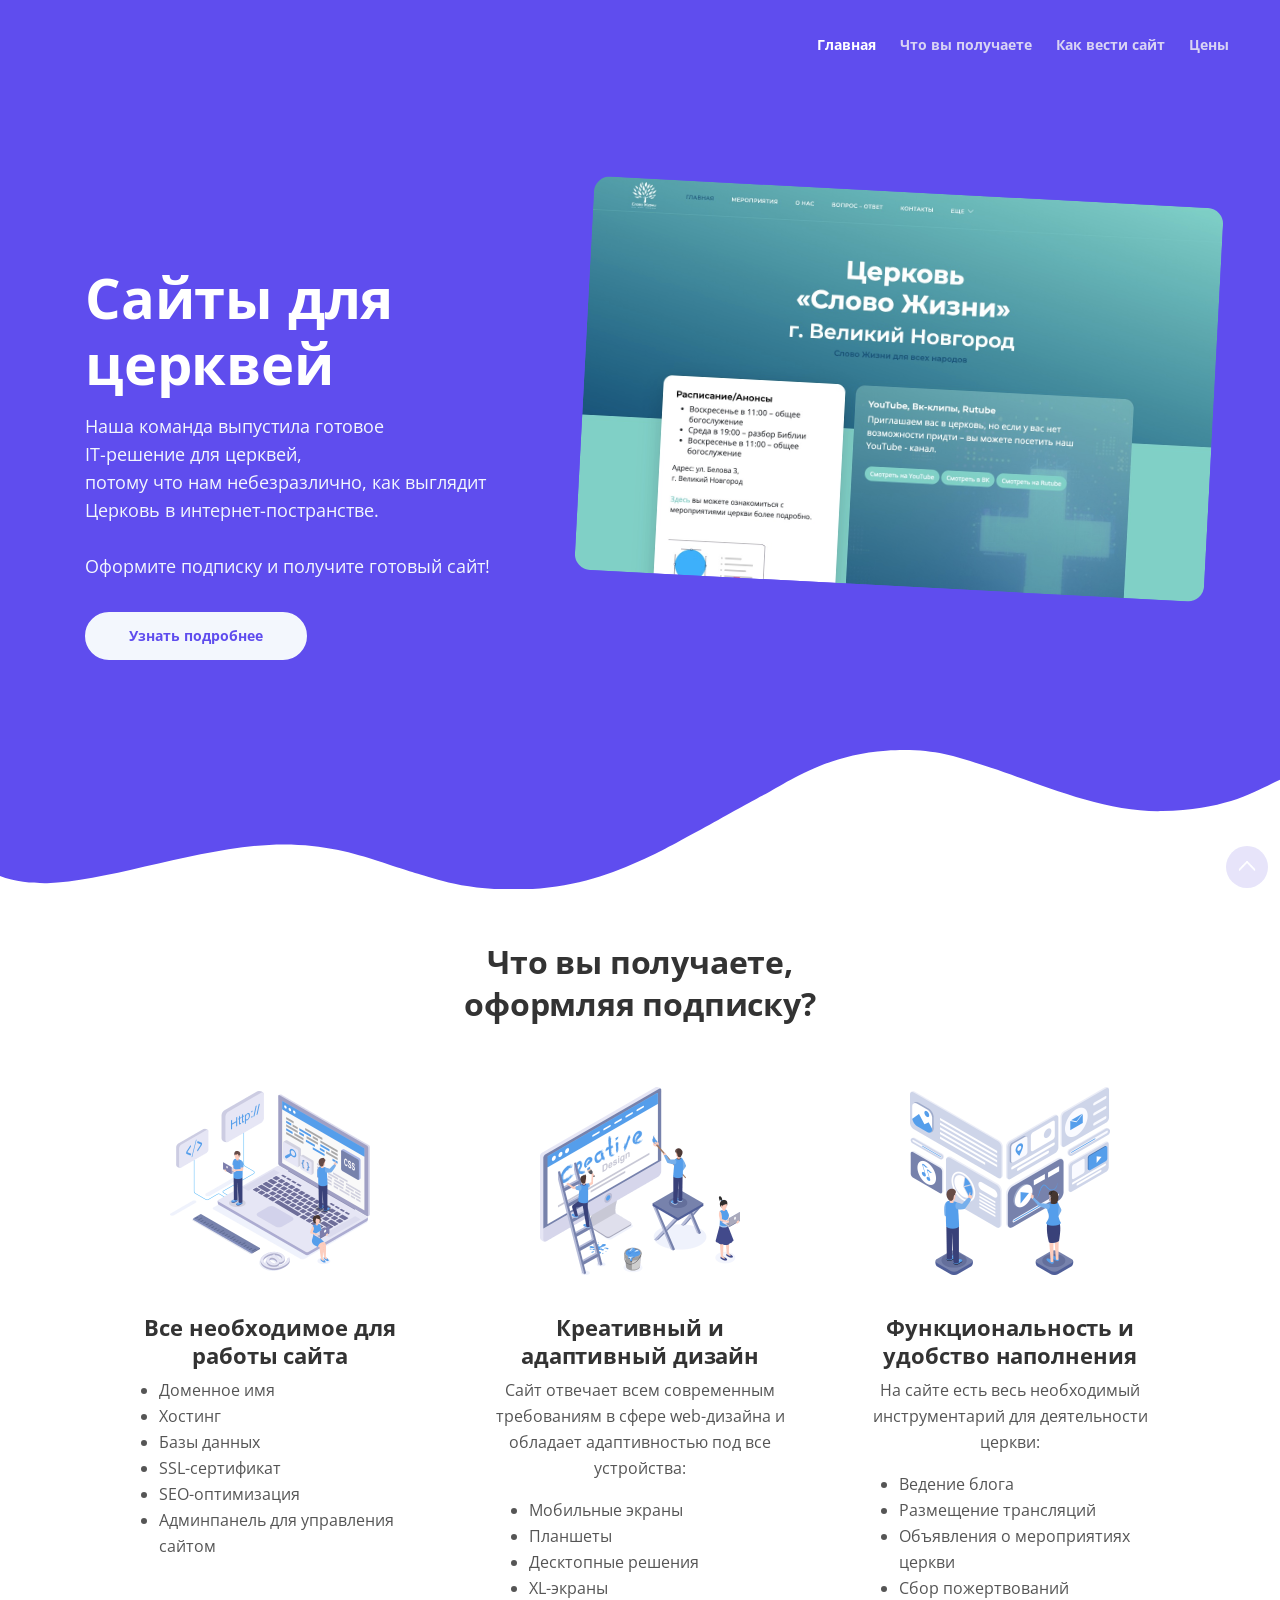
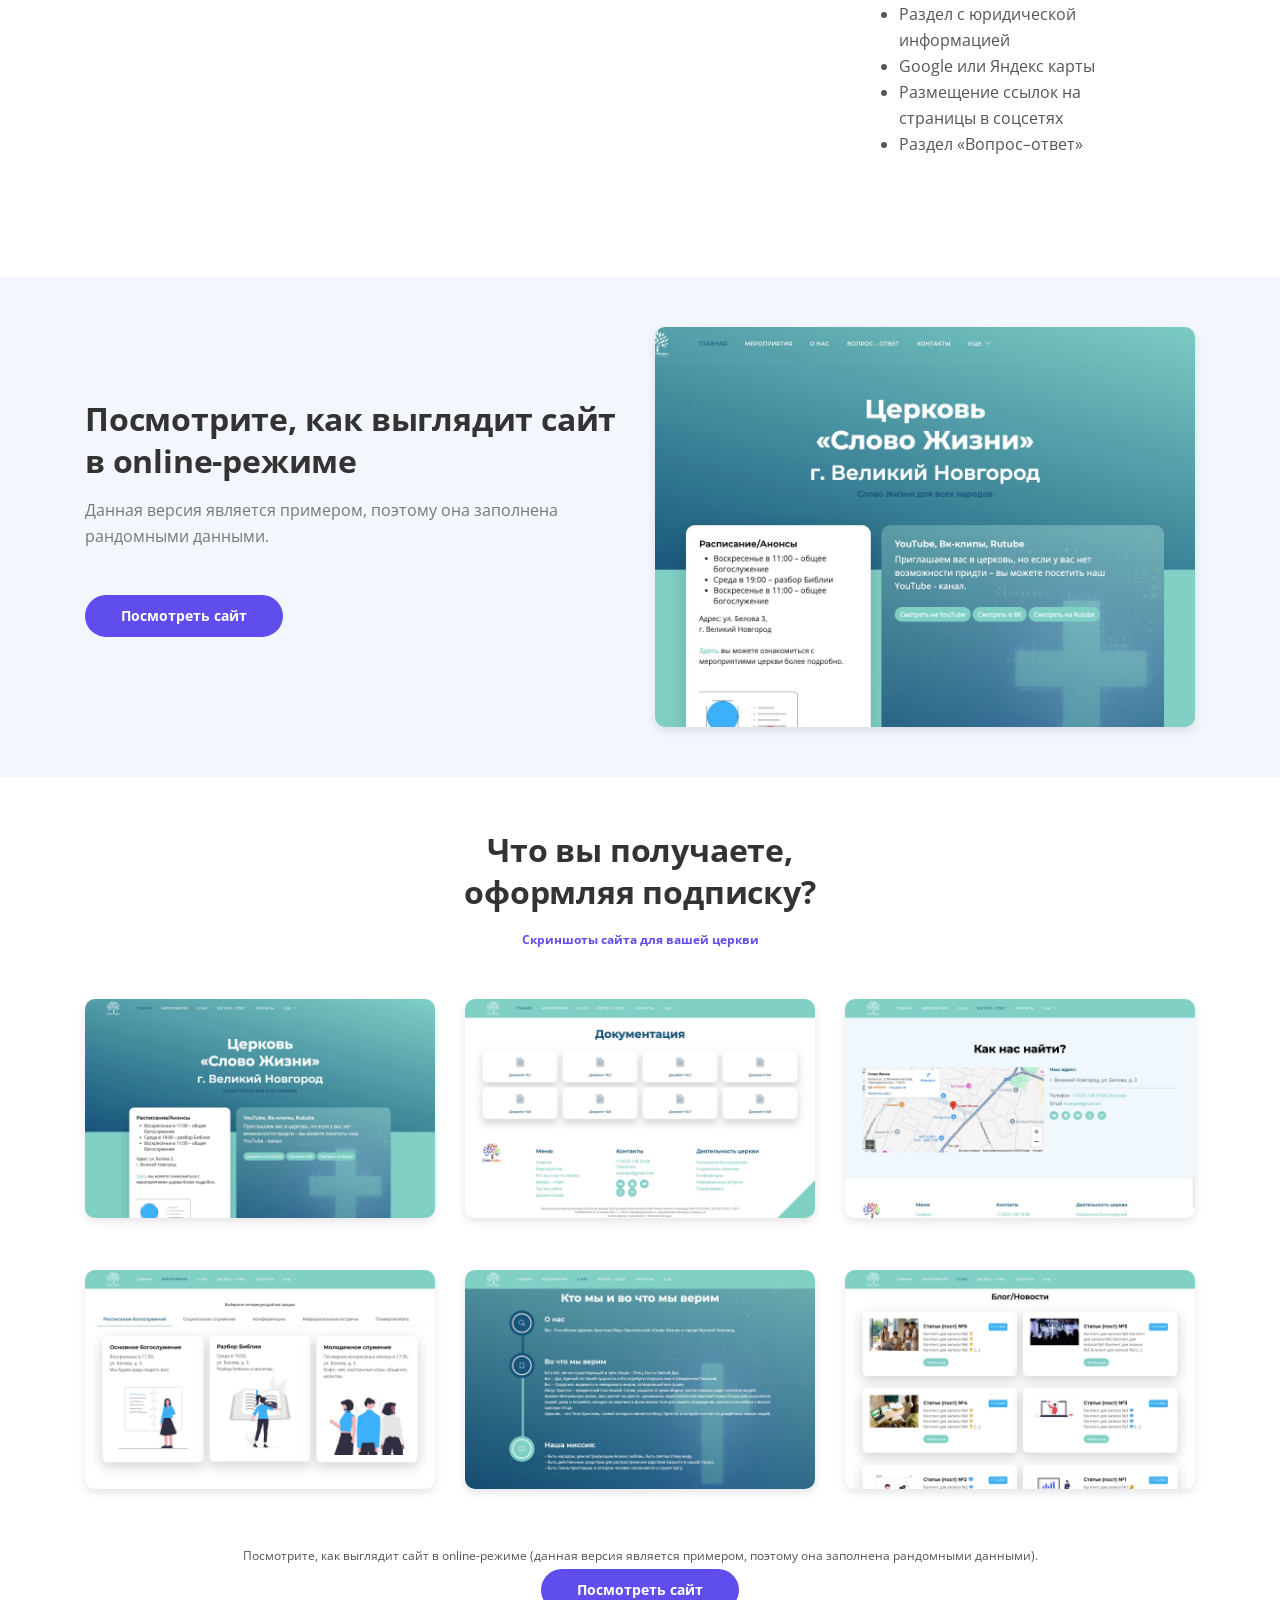
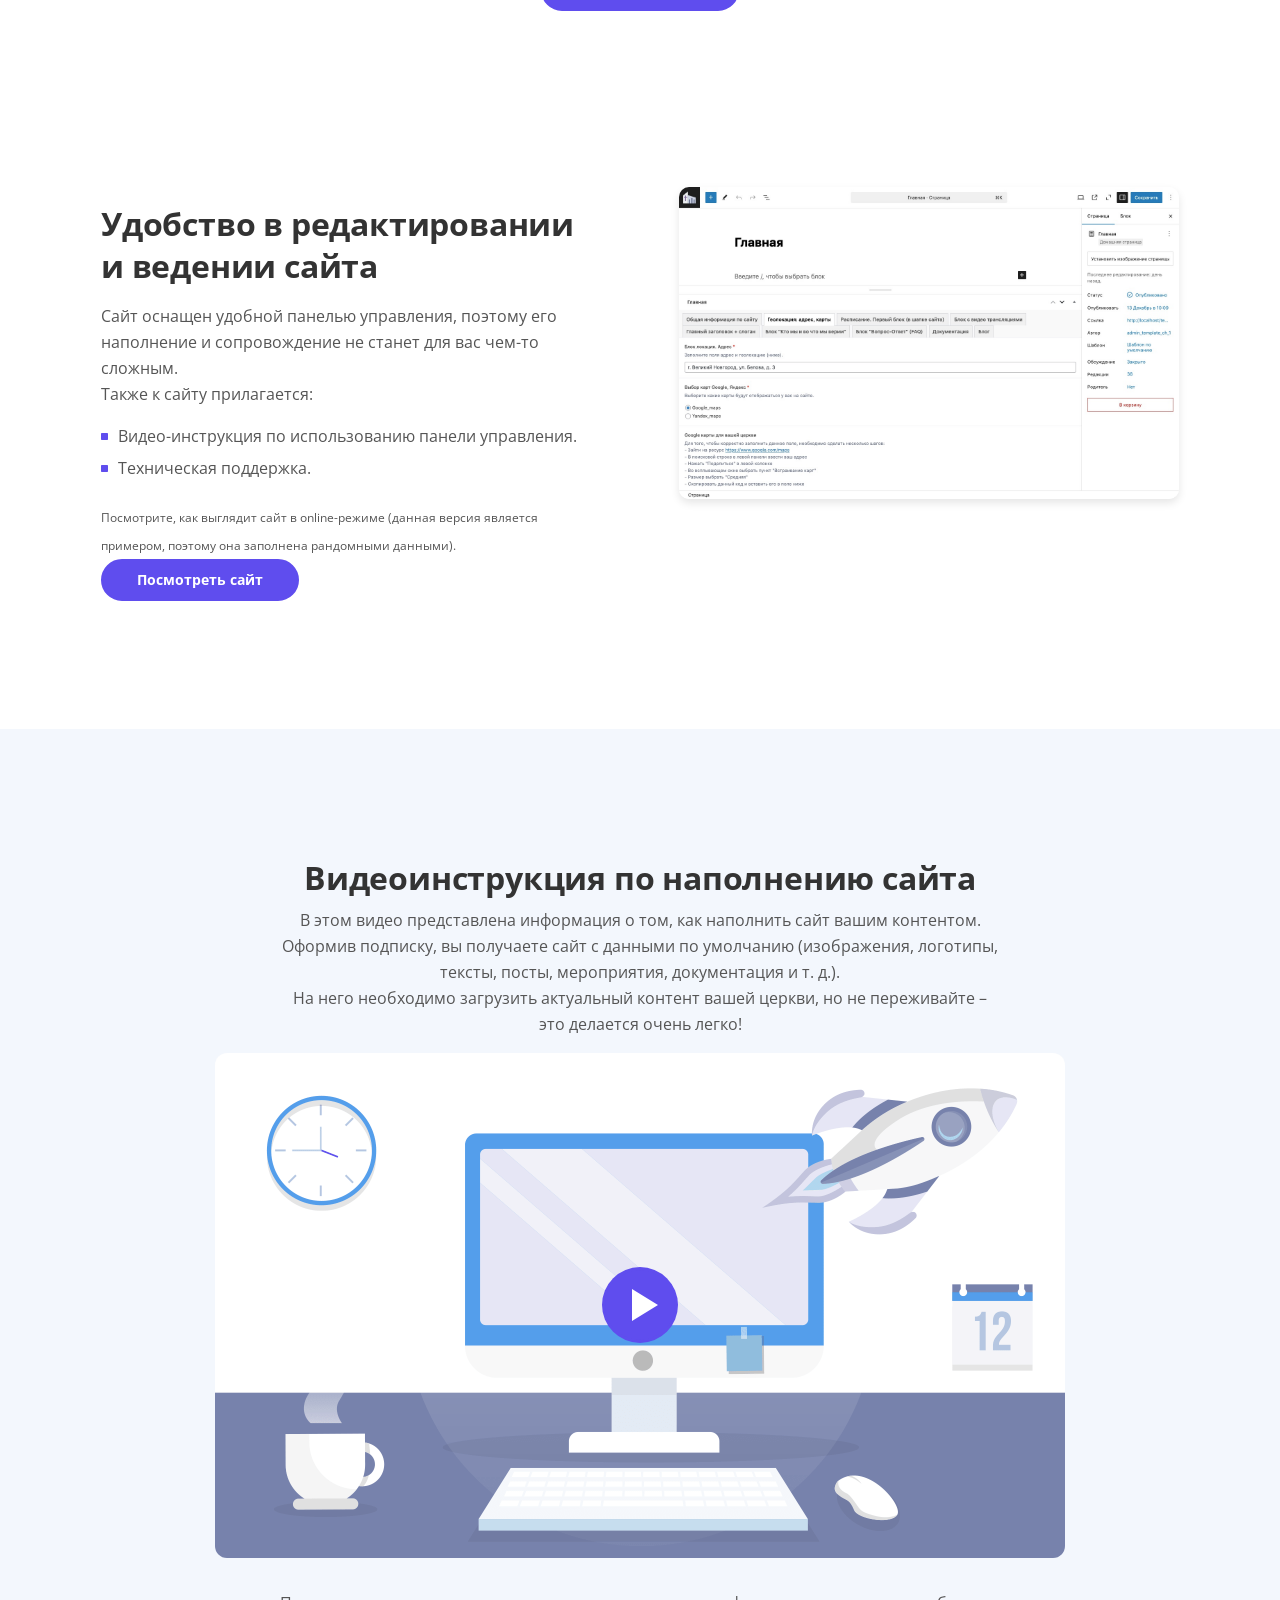
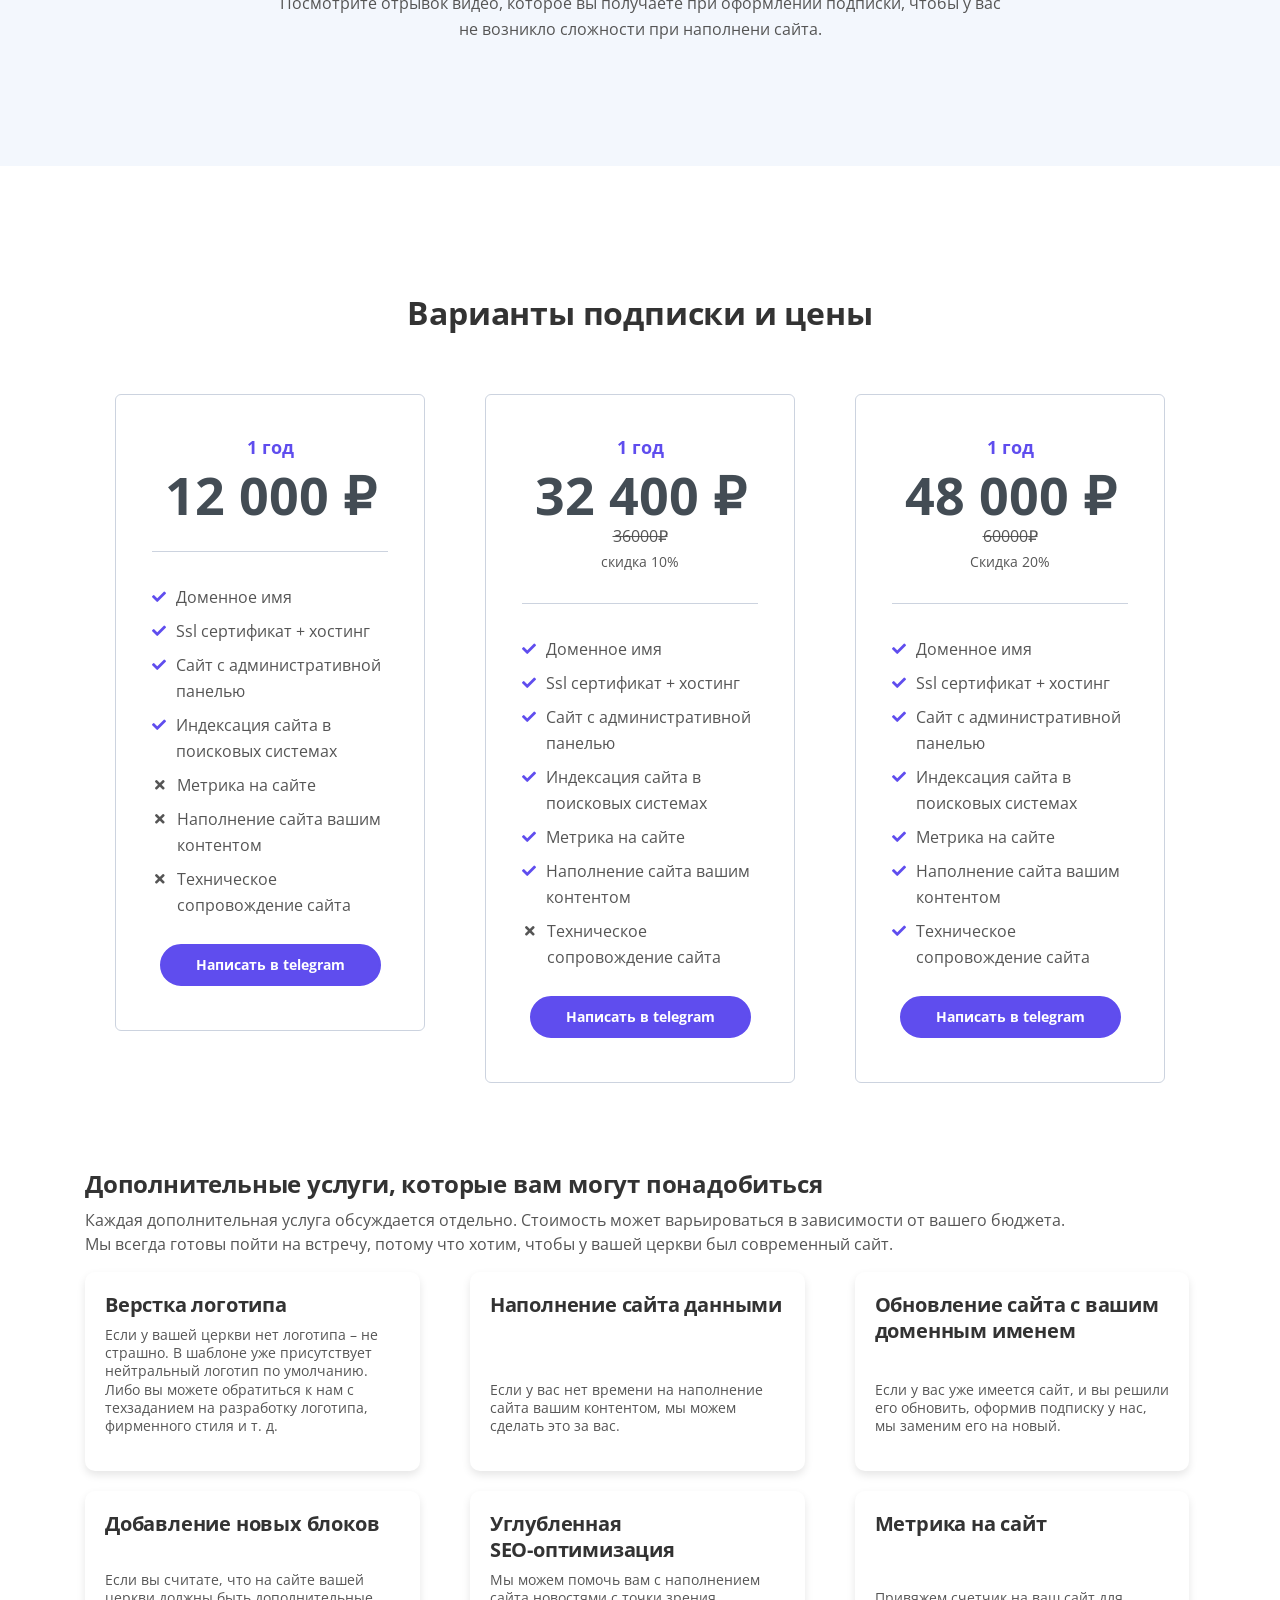
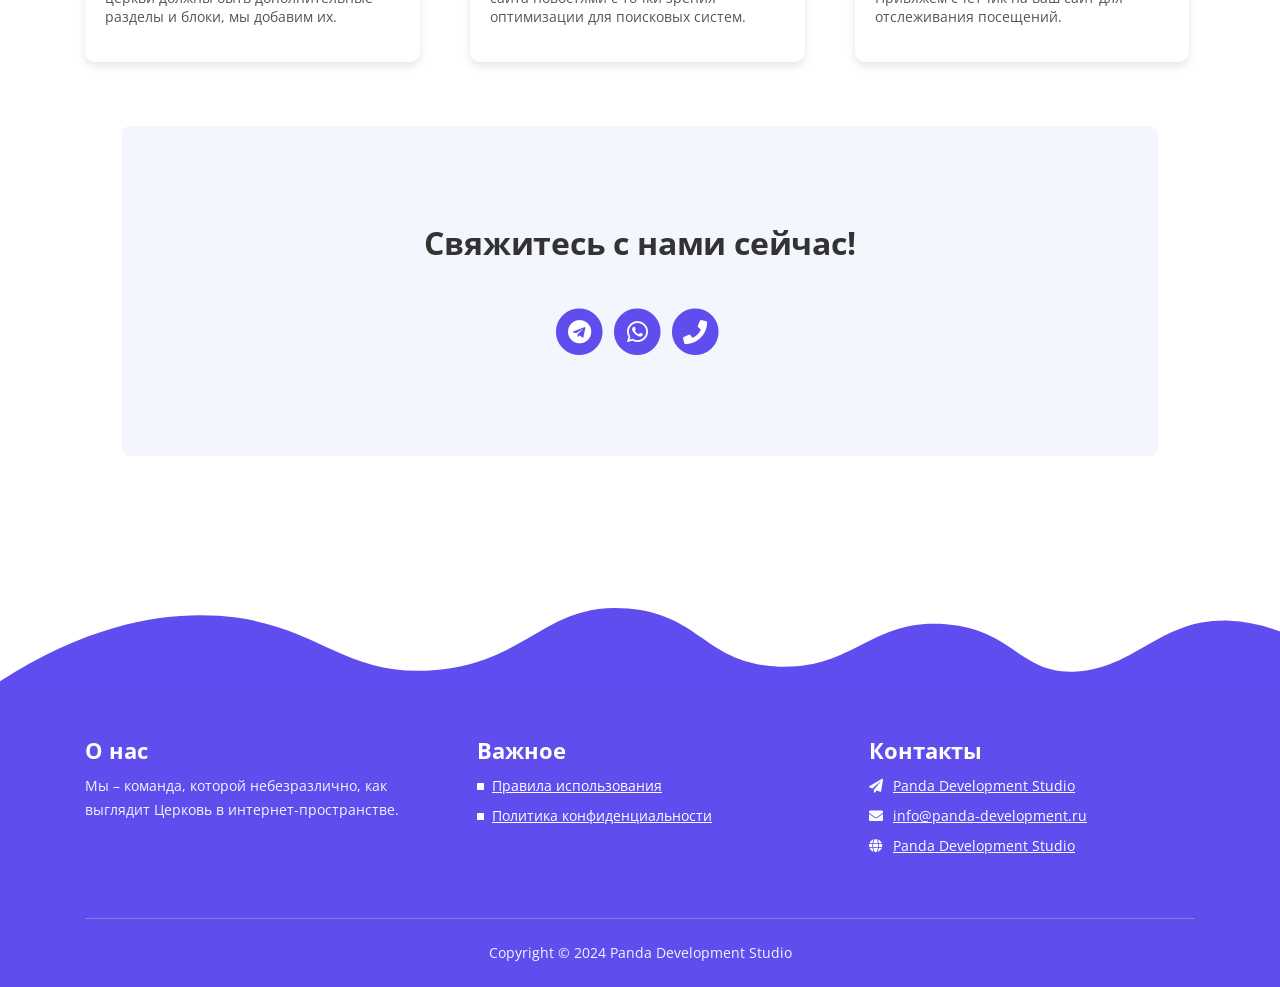
==== commit 23c2ea29: "download_19_12_2024_23" ====
--- a/index.html
+++ b/index.html
@@ -480,7 +480,7 @@
                             <div class="divider"></div>
                             <ul class="list-unstyled li-space-lg">
                                 <li class="media">
-                                    <i class="fas fa-check"></i><div class="media-body">Доменное имя на 5 лет</div>
+                                    <i class="fas fa-check"></i><div class="media-body">Доменное имя</div>
                                 </li>
                                 <li class="media">
                                     <i class="fas fa-check"></i><div class="media-body">Ssl сертификат + хостинг</div>
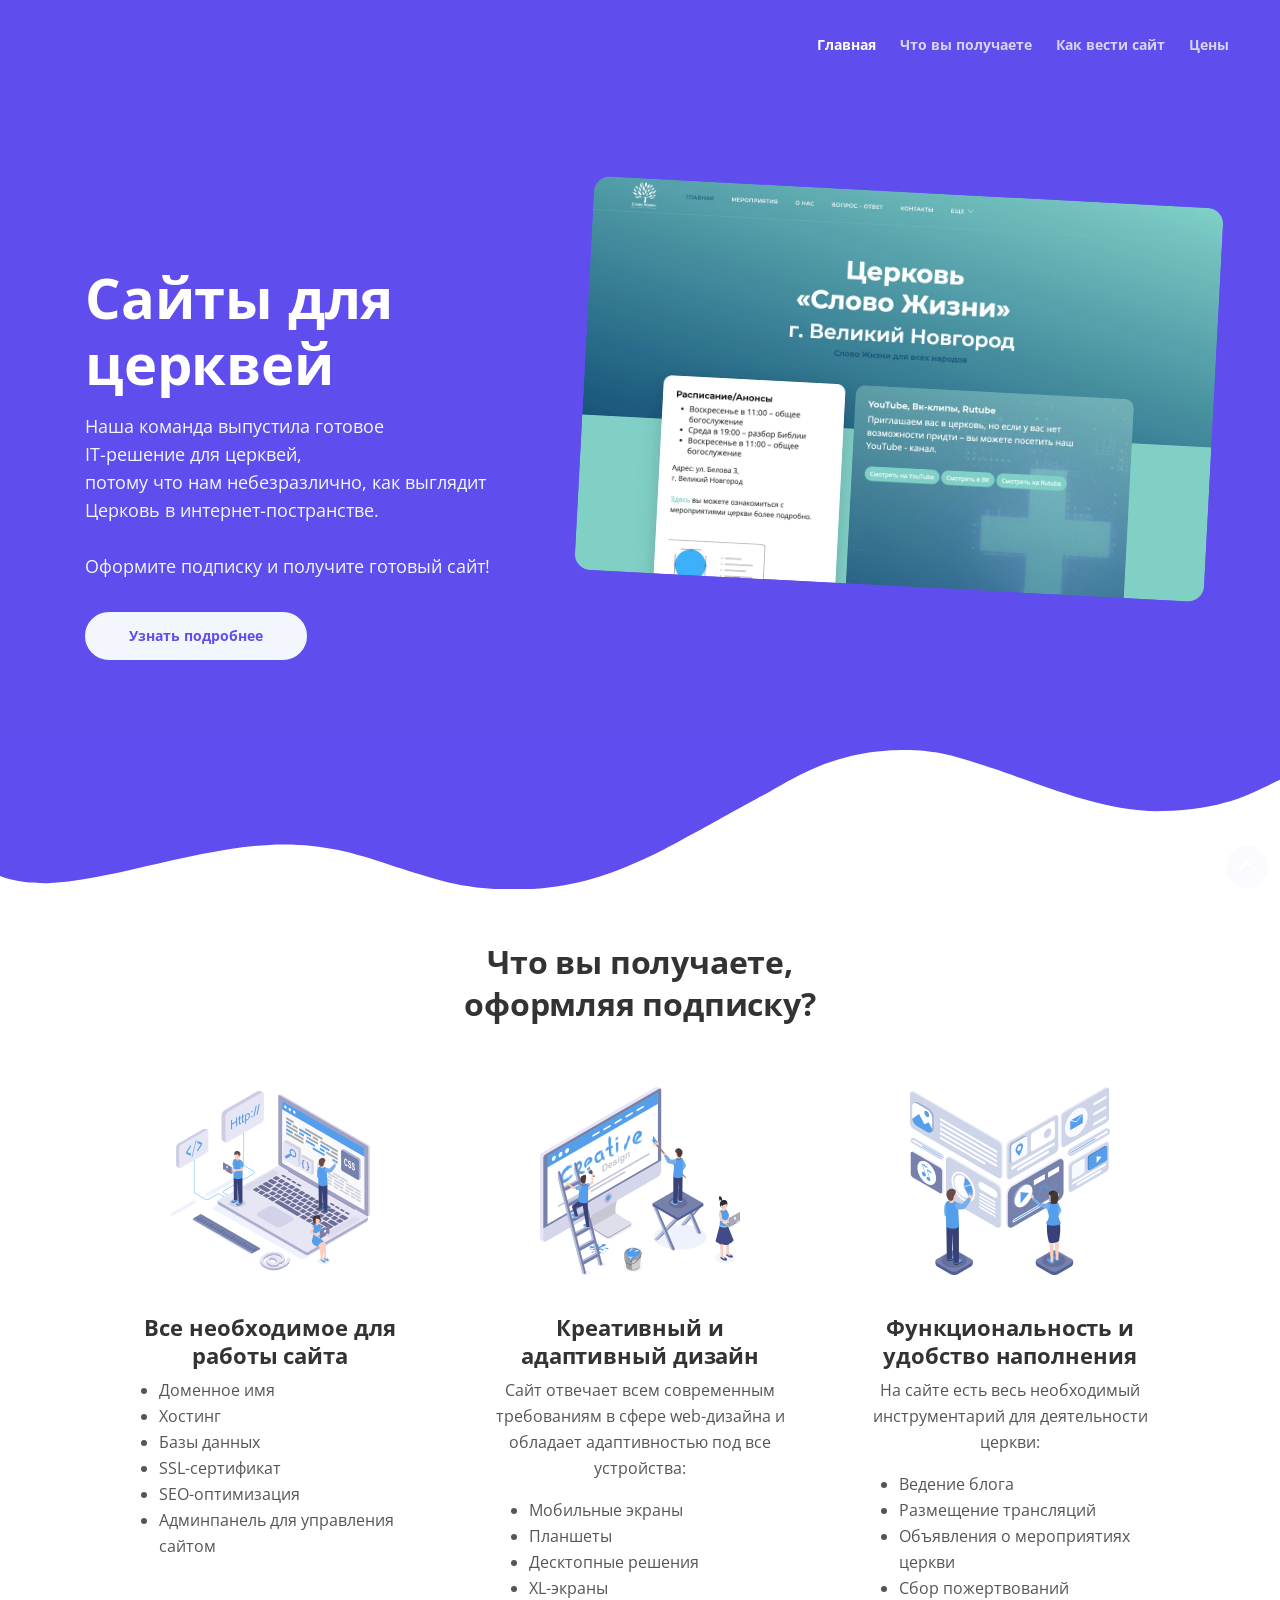
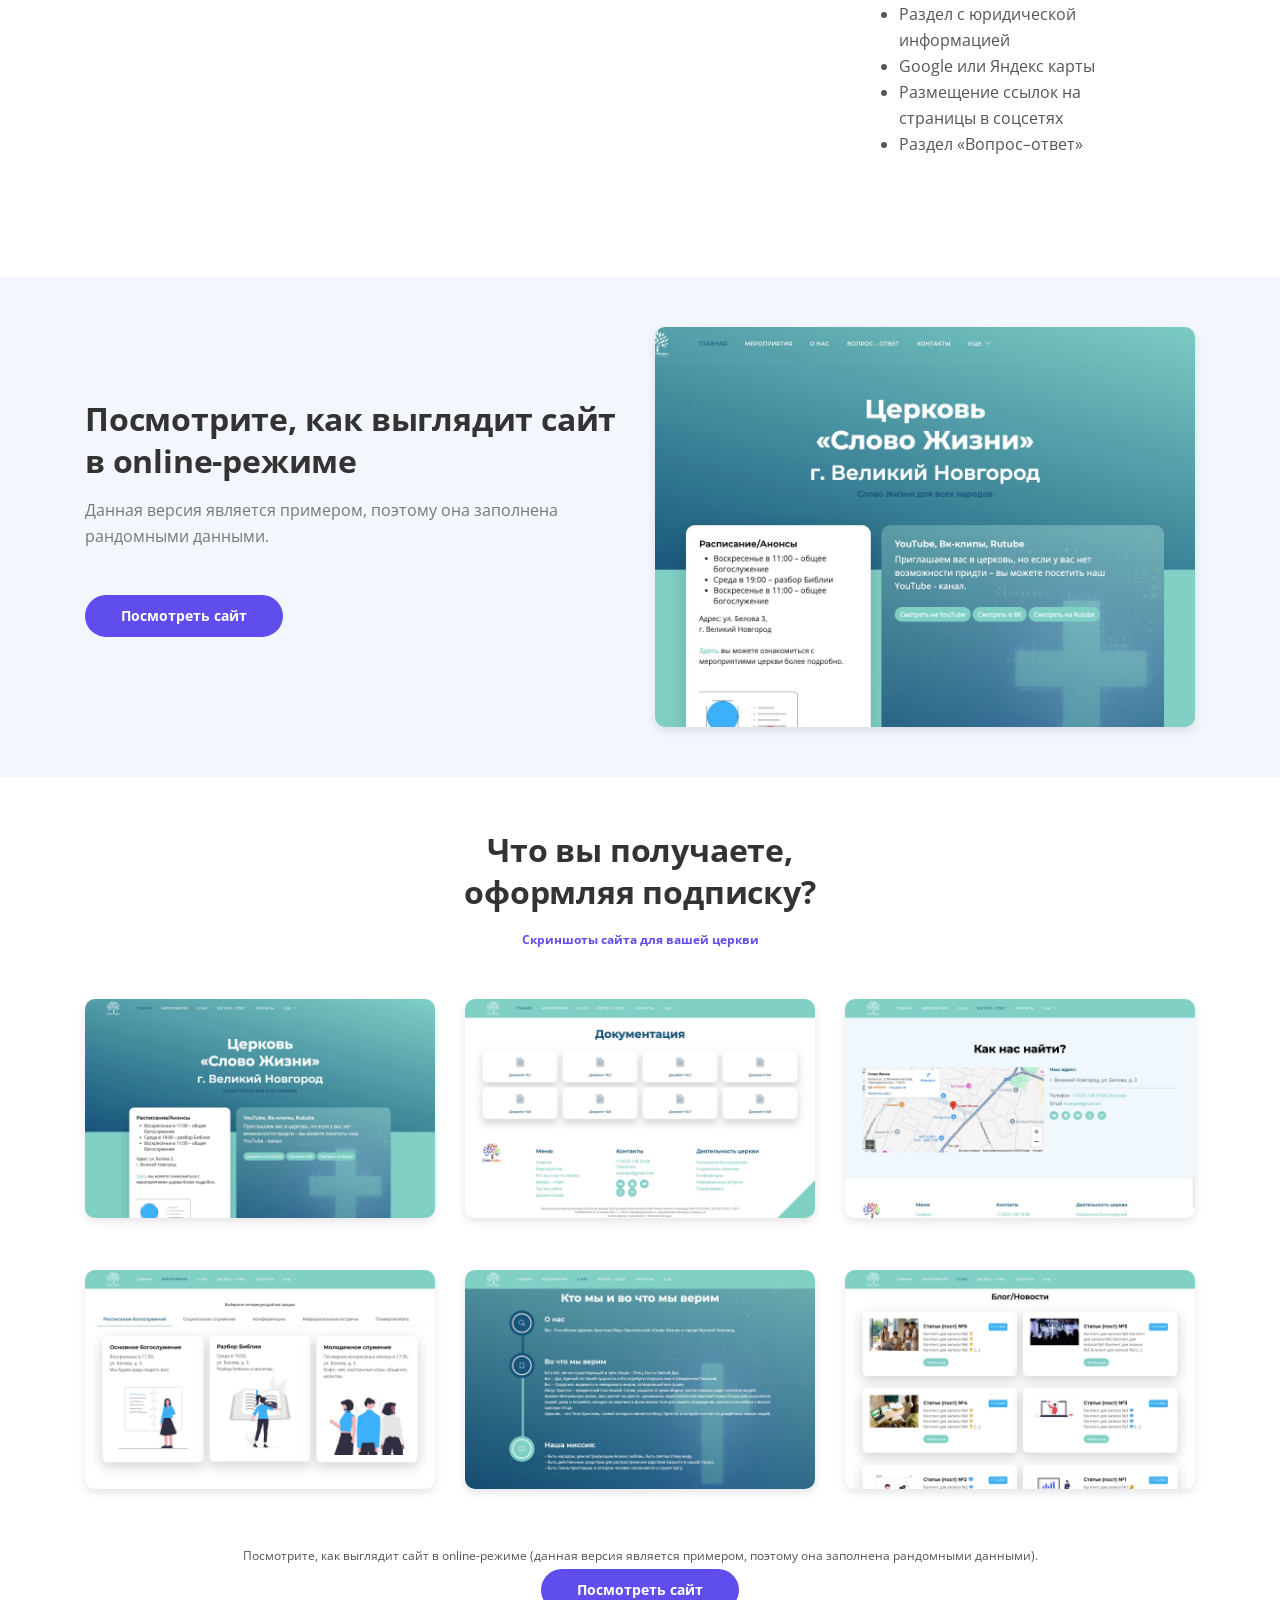
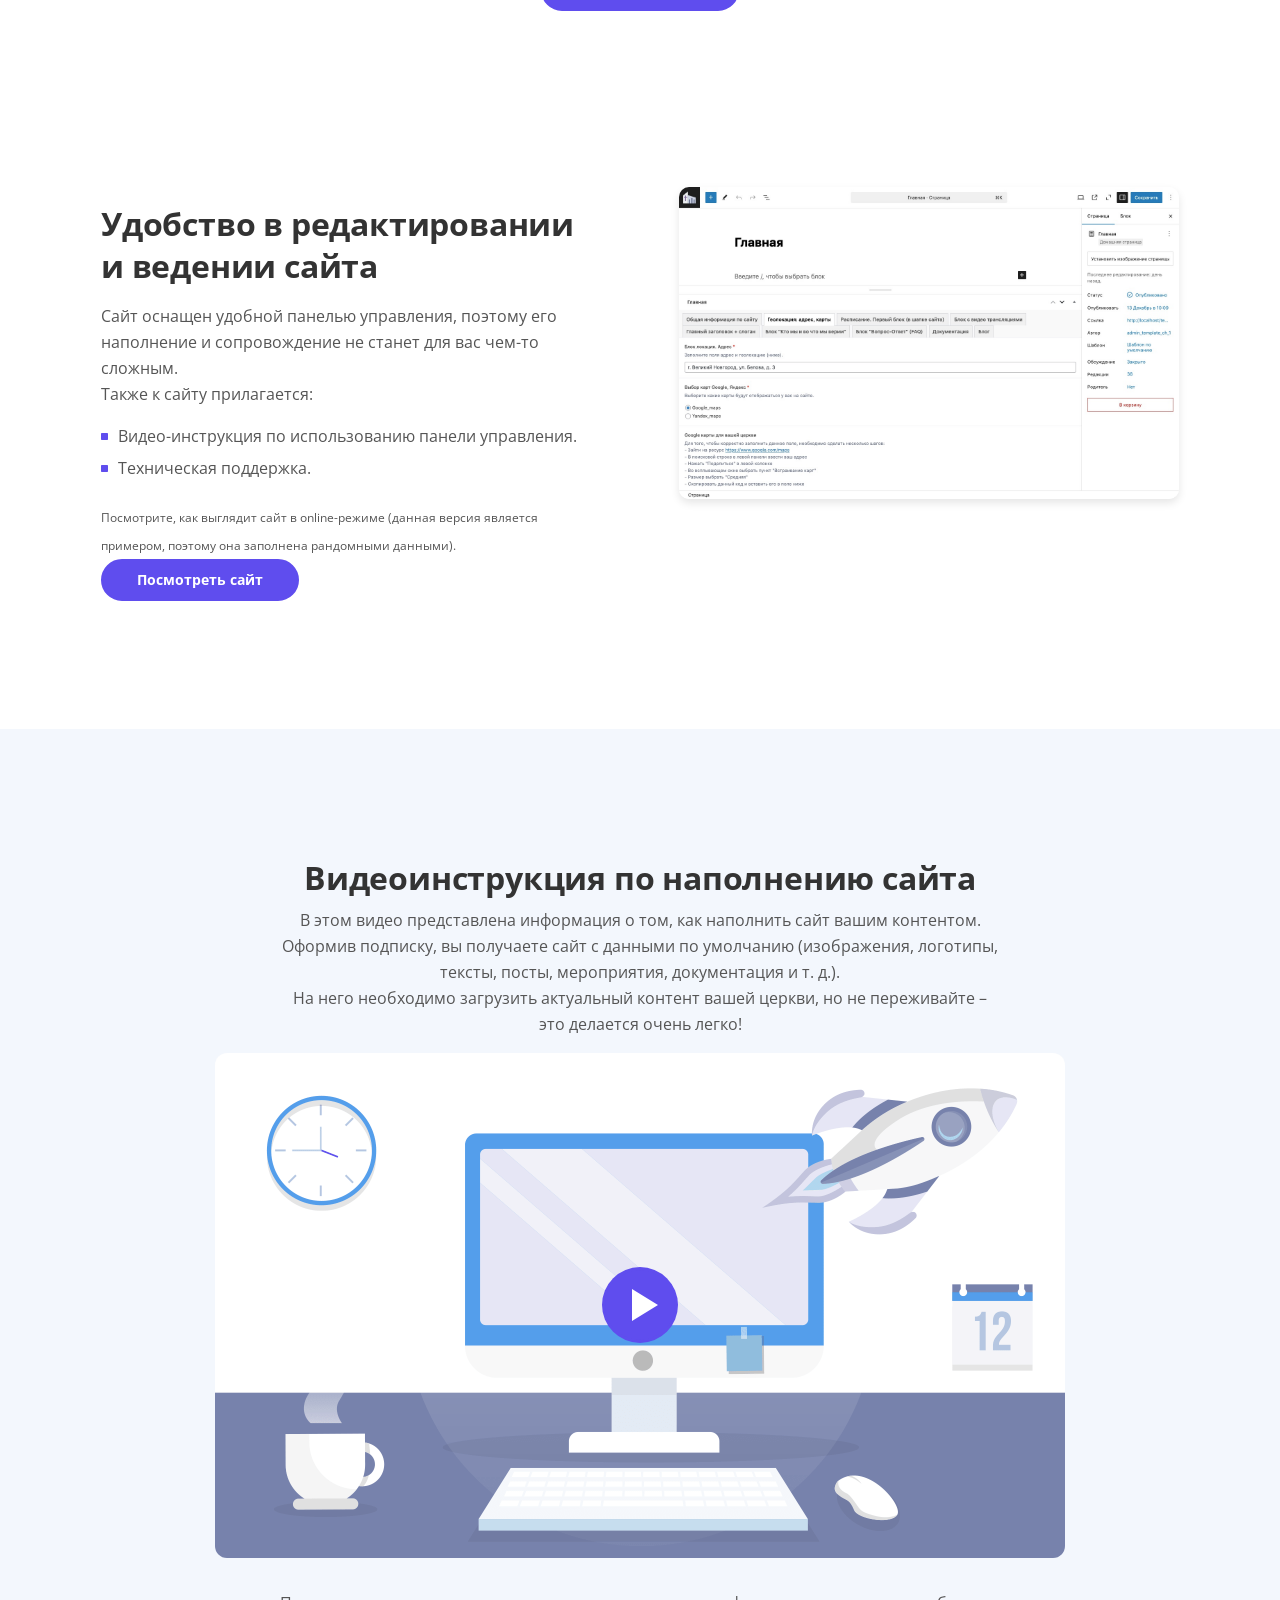
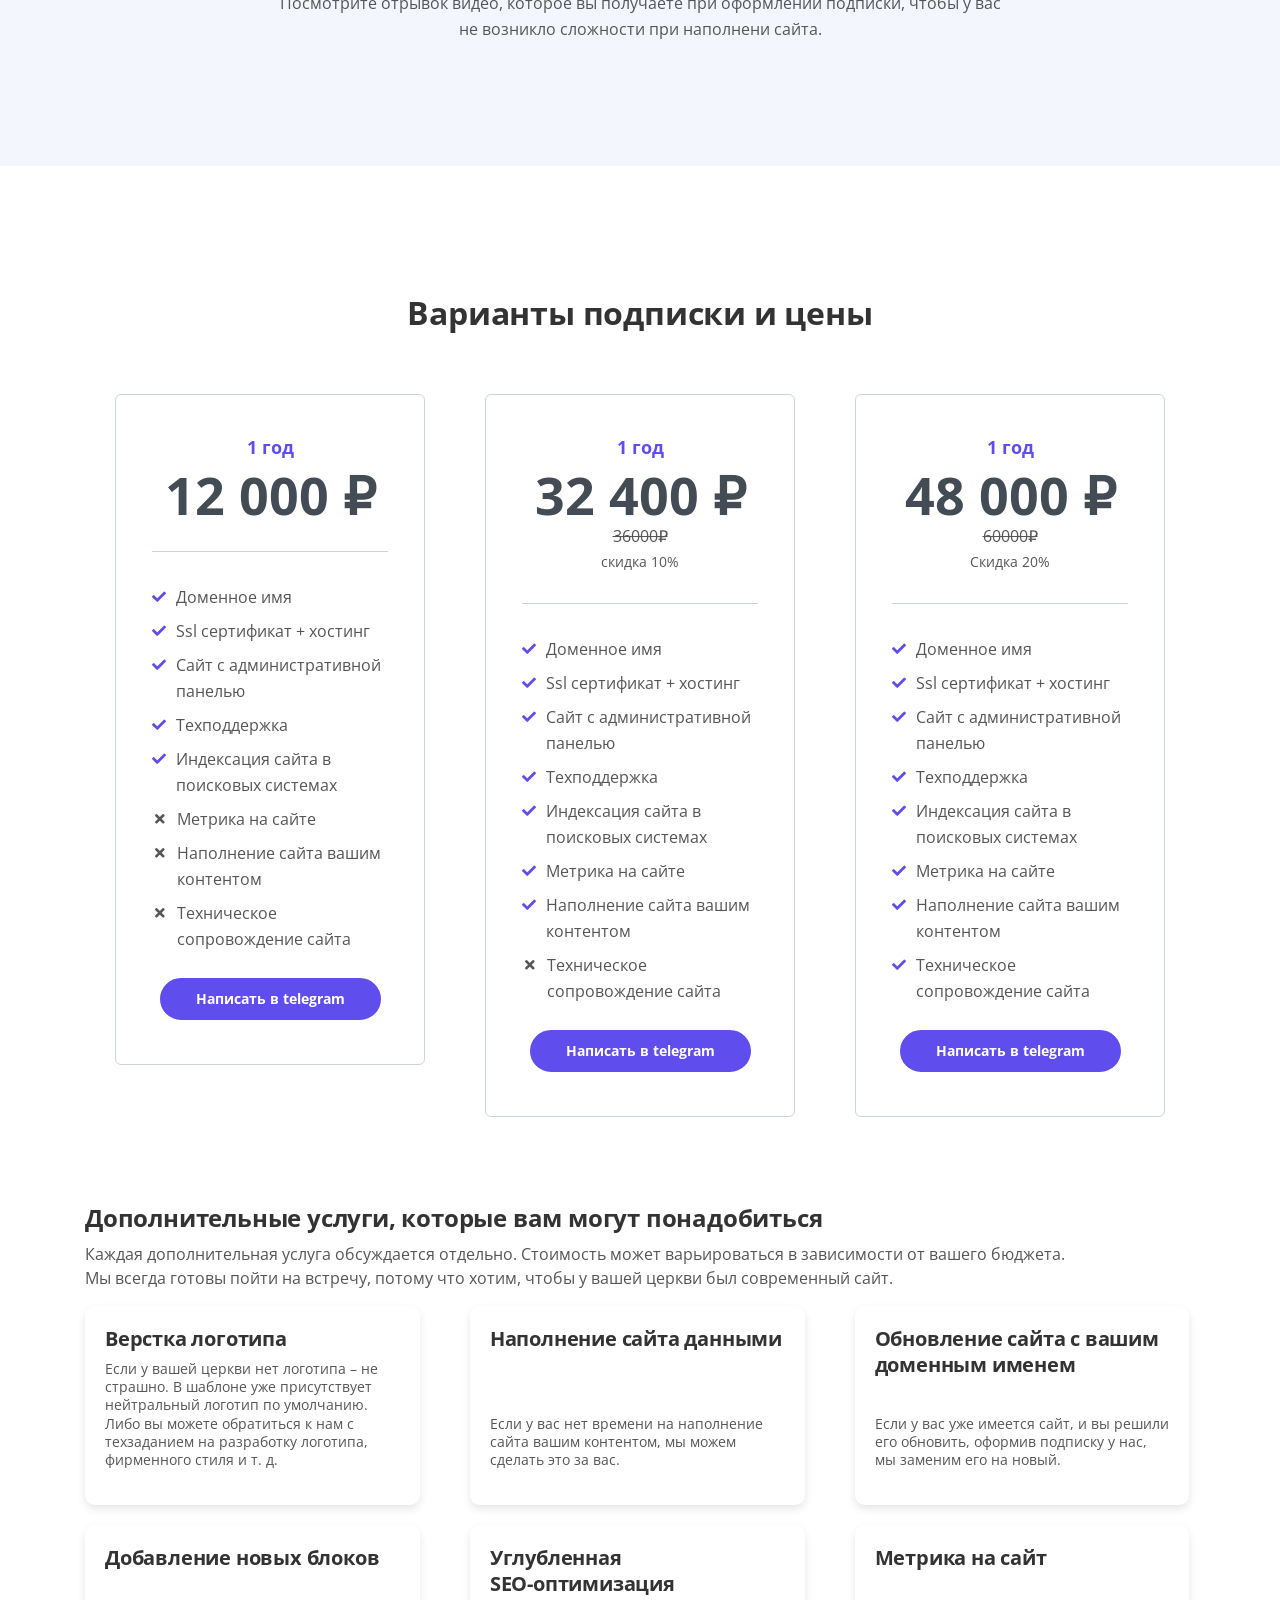
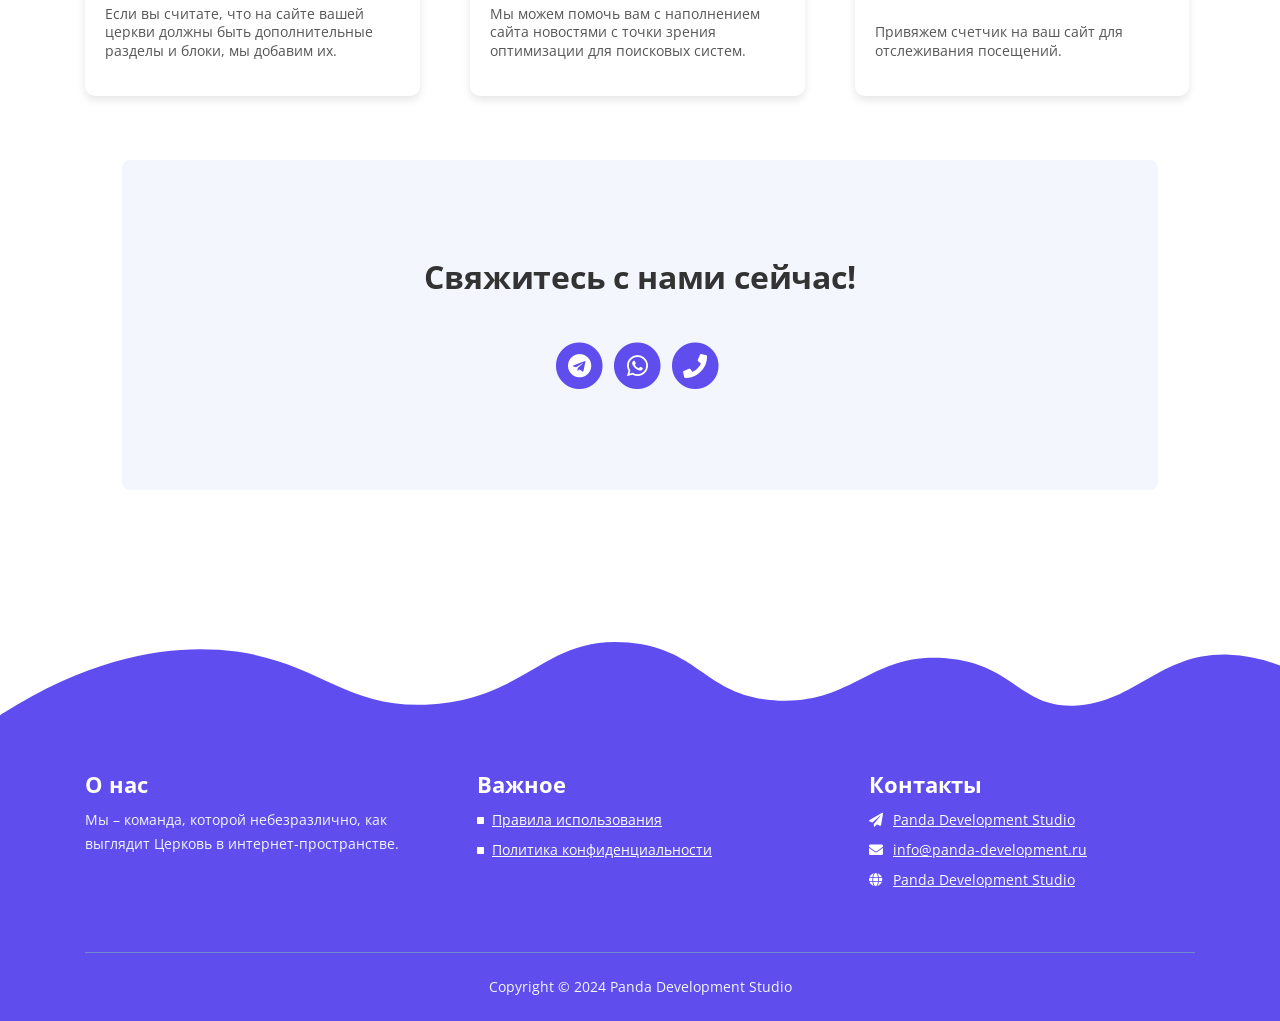
==== commit 0988dbb6: "download_19_12_2024_24" ====
--- a/index.html
+++ b/index.html
@@ -410,6 +410,9 @@
                                     <i class="fas fa-check"></i><div class="media-body">Сайт с административной панелью</div>
                                 </li>
                                 <li class="media">
+                                    <i class="fas fa-check"></i><div class="media-body">Техподдержка</div>
+                                </li>
+                                <li class="media">
                                     <i class="fas fa-check"></i><div class="media-body">Индексация сайта в поисковых системах</div>
                                 </li>
                                 <li class="media">
@@ -447,6 +450,9 @@
                                 </li>
                                 <li class="media">
                                     <i class="fas fa-check"></i><div class="media-body">Сайт с административной панелью</div>
+                                </li>
+                                <li class="media">
+                                    <i class="fas fa-check"></i><div class="media-body">Техподдержка</div>
                                 </li>
                                 <li class="media">
                                     <i class="fas fa-check"></i><div class="media-body">Индексация сайта в поисковых системах</div>
@@ -487,6 +493,9 @@
                                 </li>
                                 <li class="media">
                                     <i class="fas fa-check"></i><div class="media-body">Сайт с административной панелью</div>
+                                </li>
+                                <li class="media">
+                                    <i class="fas fa-check"></i><div class="media-body">Техподдержка</div>
                                 </li>
                                 <li class="media">
                                     <i class="fas fa-check"></i><div class="media-body">Индексация сайта в поисковых системах</div>
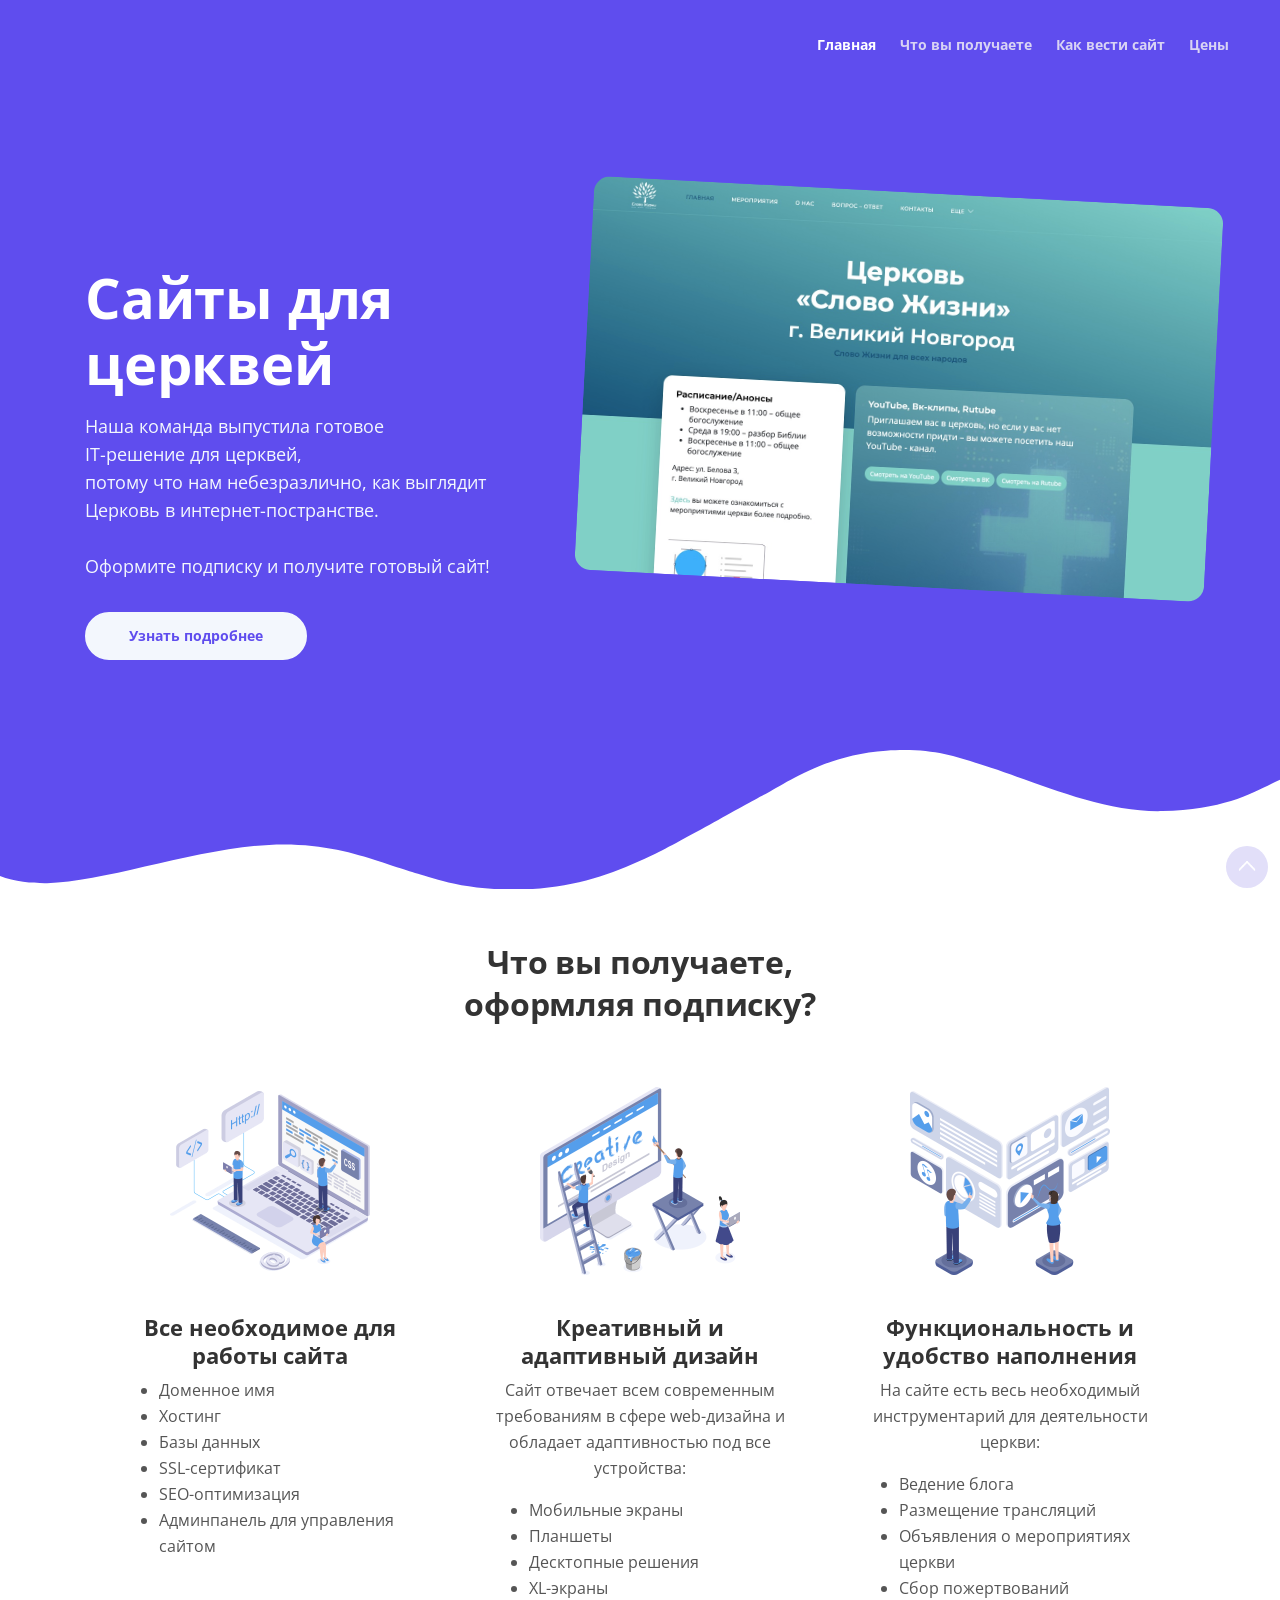
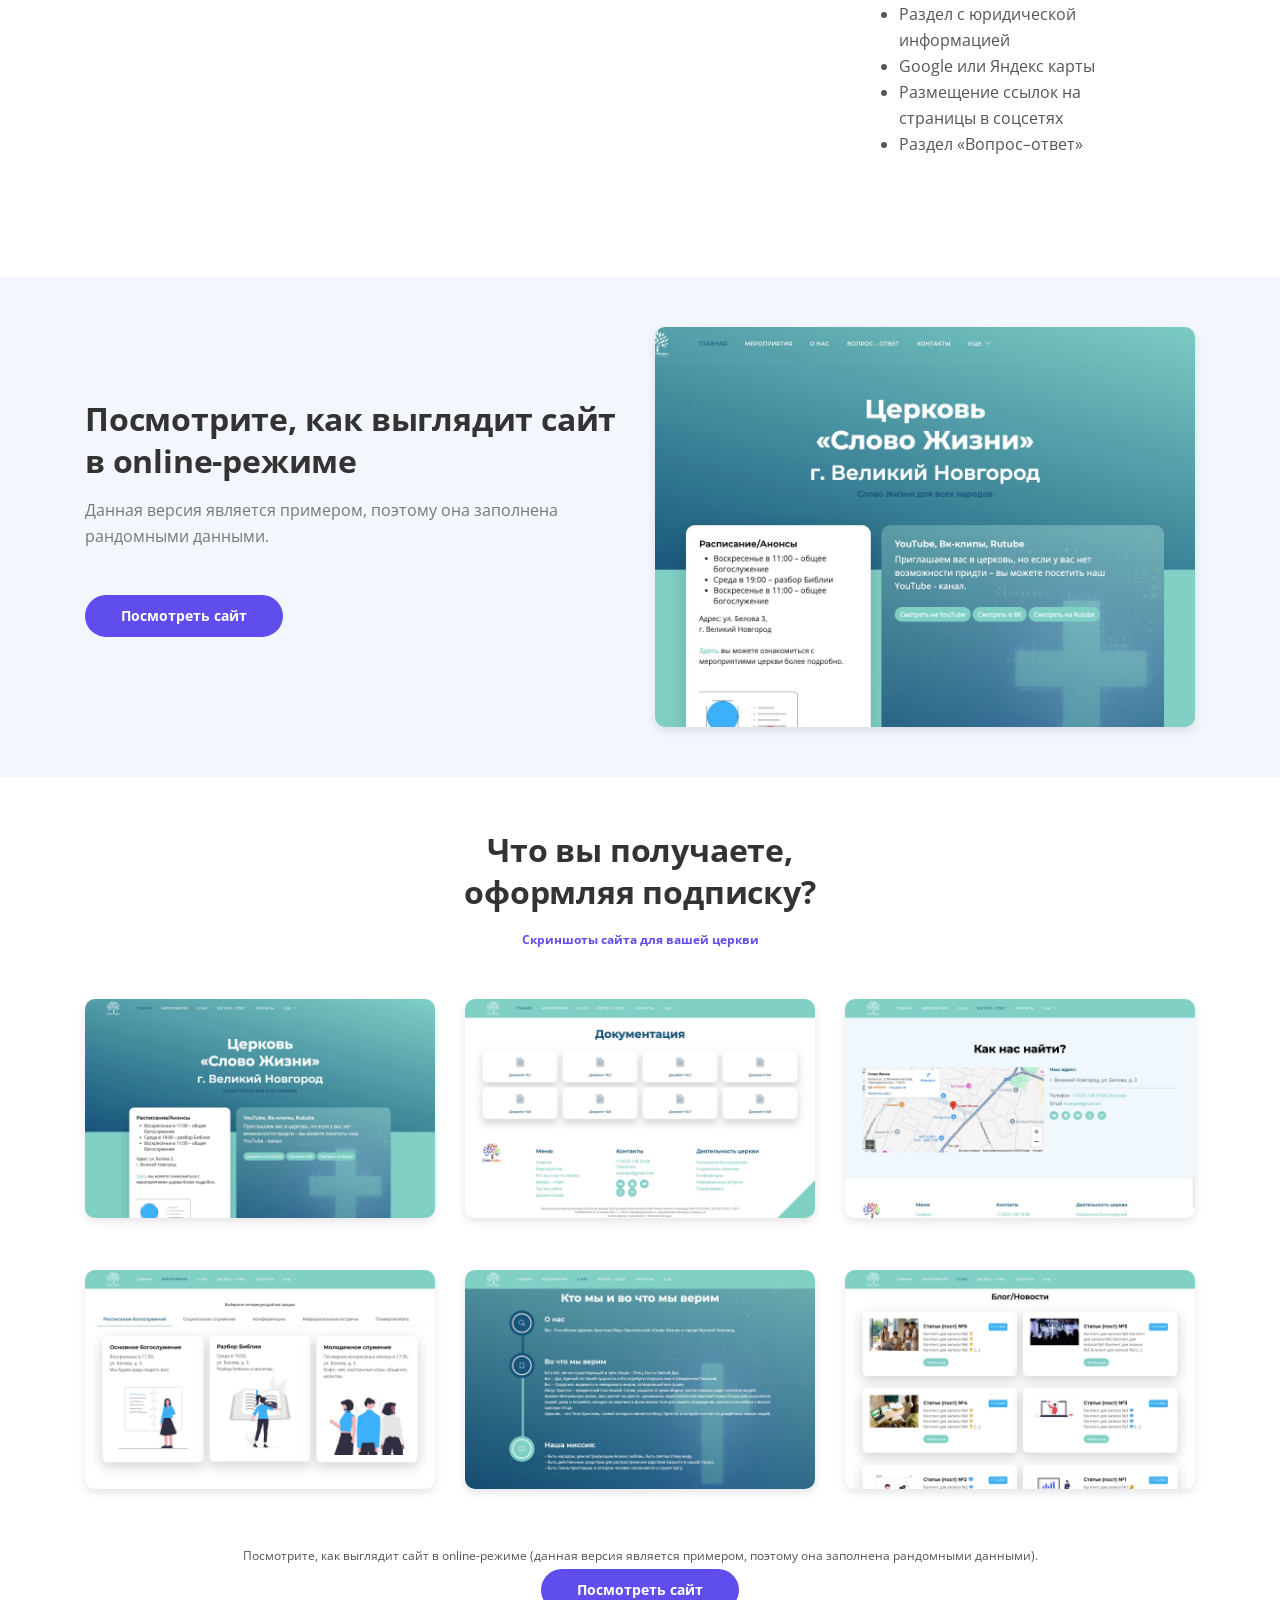
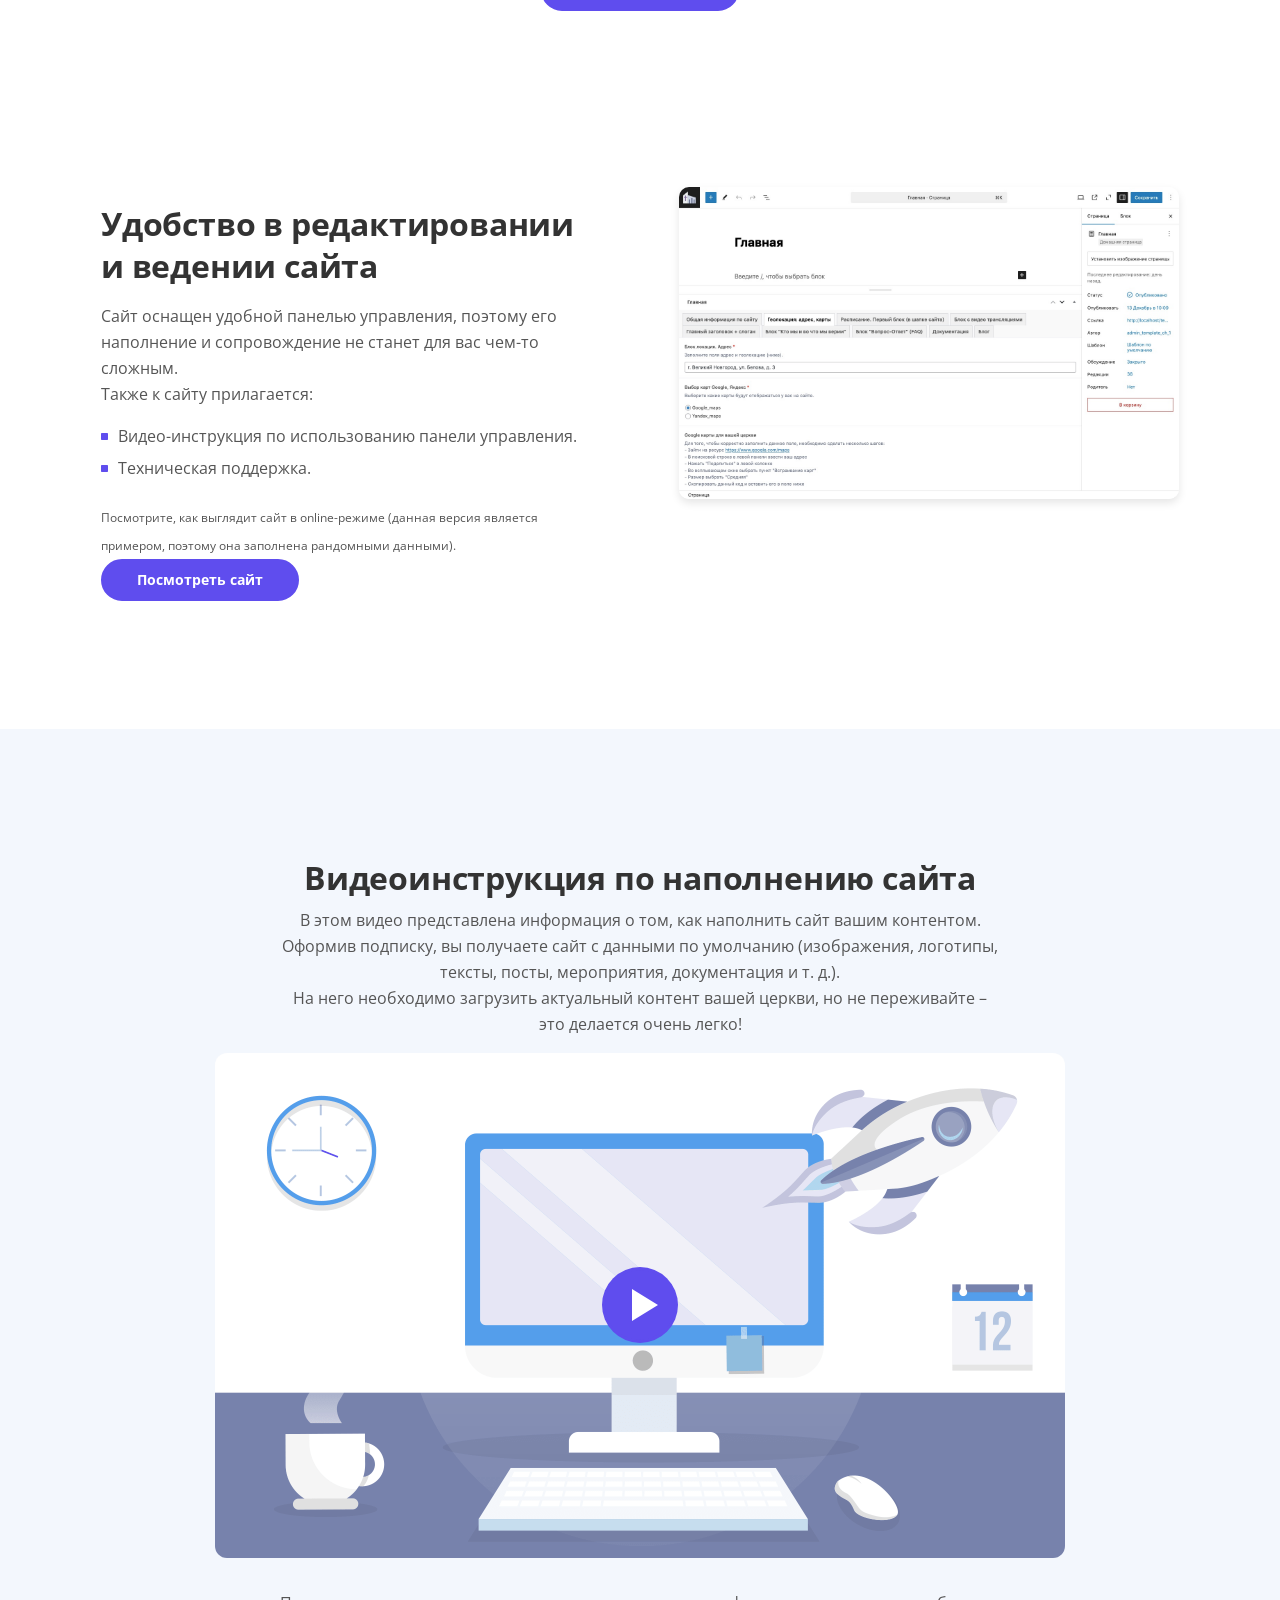
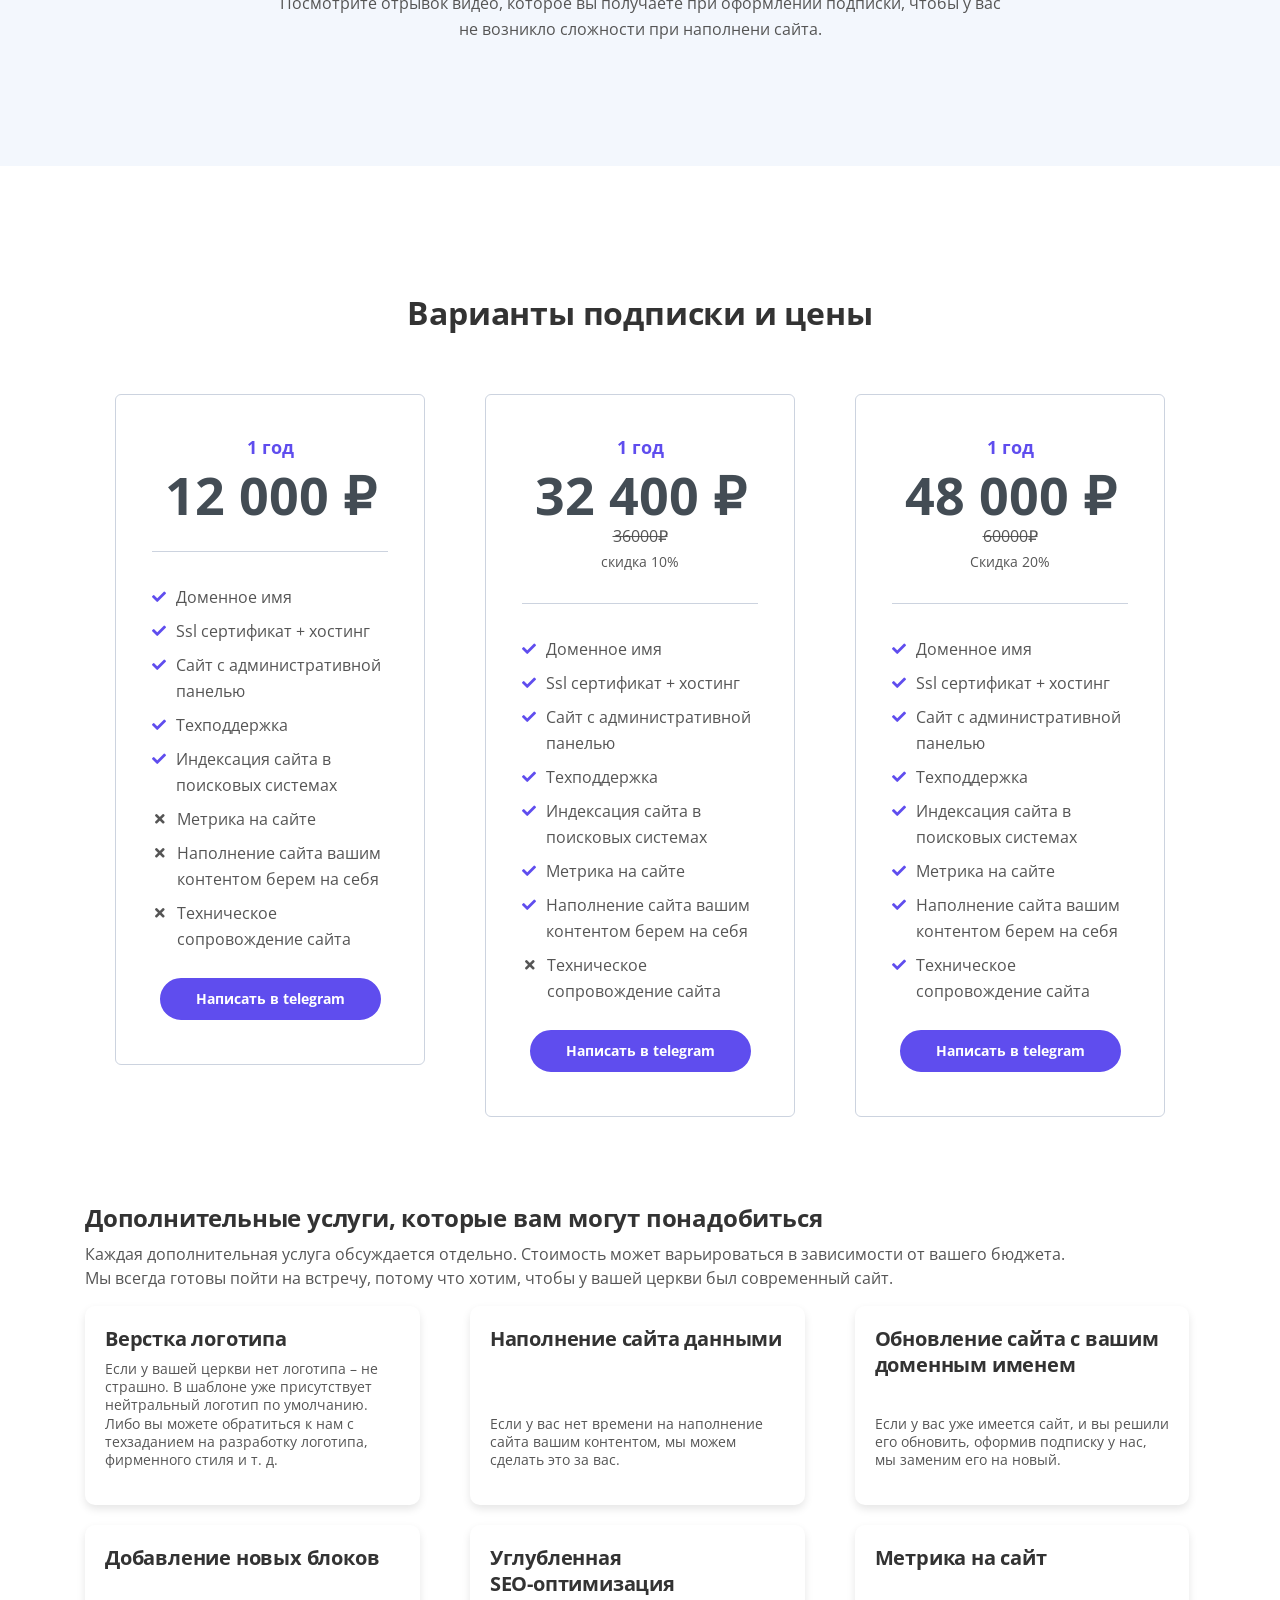
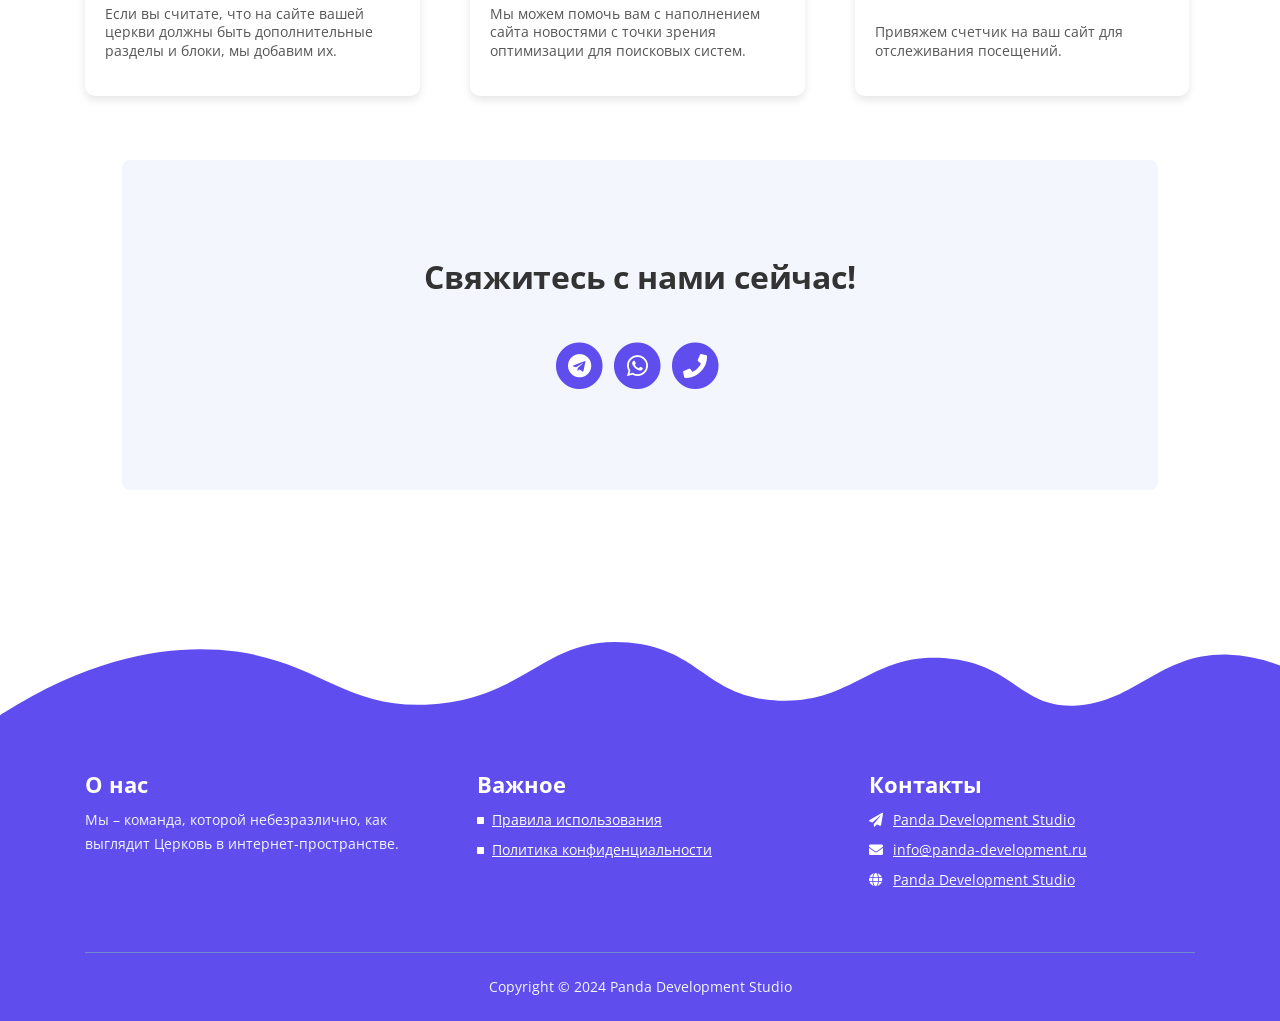
==== commit 236611b7: "download_19_12_2024_25" ====
--- a/index.html
+++ b/index.html
@@ -419,7 +419,7 @@
                                     <i class="fas fa-times"></i><div class="media-body">Метрика на сайте</div>
                                 </li>
                                 <li class="media">
-                                    <i class="fas fa-times"></i><div class="media-body">Наполнение сайта вашим контентом</div>
+                                    <i class="fas fa-times"></i><div class="media-body">Наполнение сайта вашим контентом берем на себя</div>
                                 </li>
                                 <li class="media">
                                     <i class="fas fa-times"></i><div class="media-body">Техническое сопровождение сайта</div>
@@ -461,7 +461,7 @@
                                     <i class="fas fa-check"></i><div class="media-body">Метрика на сайте</div>
                                 </li>
                                 <li class="media">
-                                    <i class="fas fa-check"></i><div class="media-body">Наполнение сайта вашим контентом</div>
+                                    <i class="fas fa-check"></i><div class="media-body">Наполнение сайта вашим контентом берем на себя</div>
                                 </li>
                                 <li class="media">
                                     <i class="fas fa-times"></i><div class="media-body">Техническое сопровождение сайта</div>
@@ -504,7 +504,7 @@
                                     <i class="fas fa-check"></i><div class="media-body">Метрика на сайте</div>
                                 </li>
                                 <li class="media">
-                                    <i class="fas fa-check"></i><div class="media-body">Наполнение сайта вашим контентом</div>
+                                    <i class="fas fa-check"></i><div class="media-body">Наполнение сайта вашим контентом берем на себя</div>
                                 </li>
                                 <li class="media">
                                     <i class="fas fa-check"></i><div class="media-body">Техническое сопровождение сайта</div>
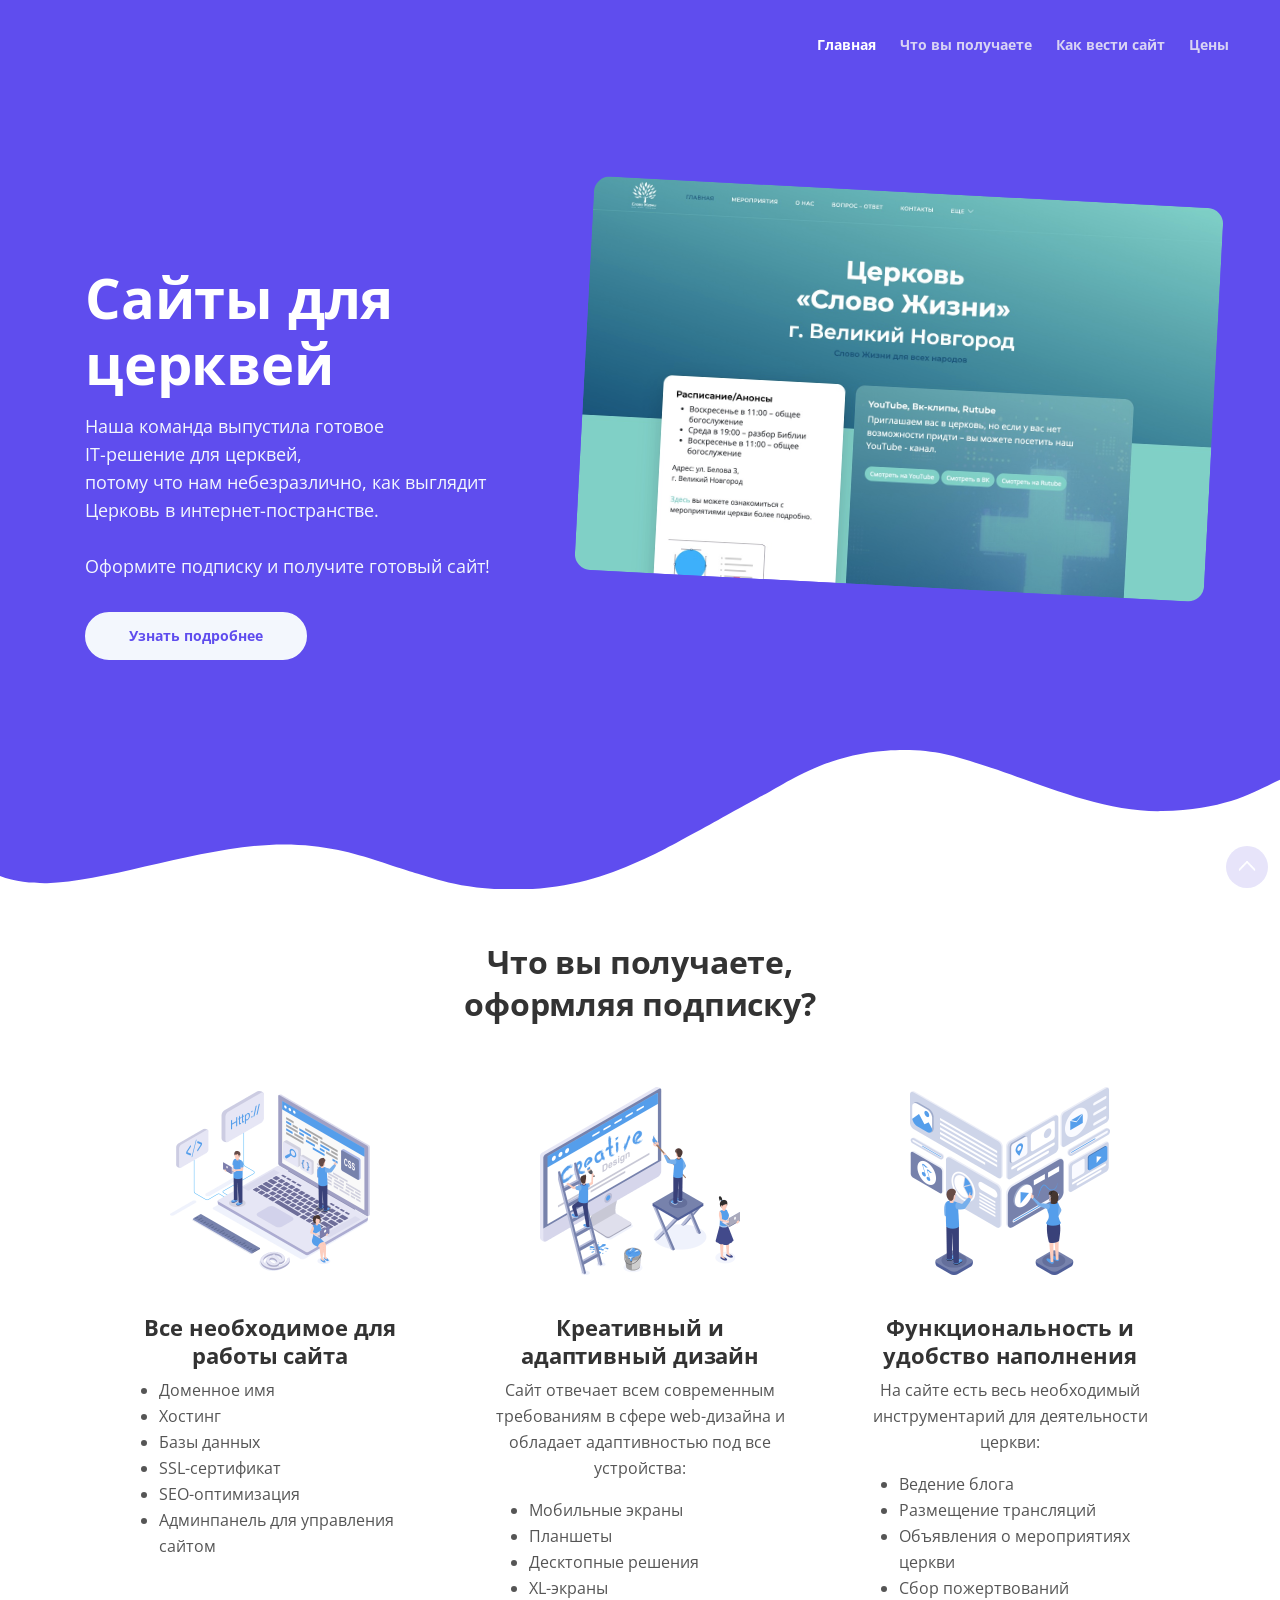
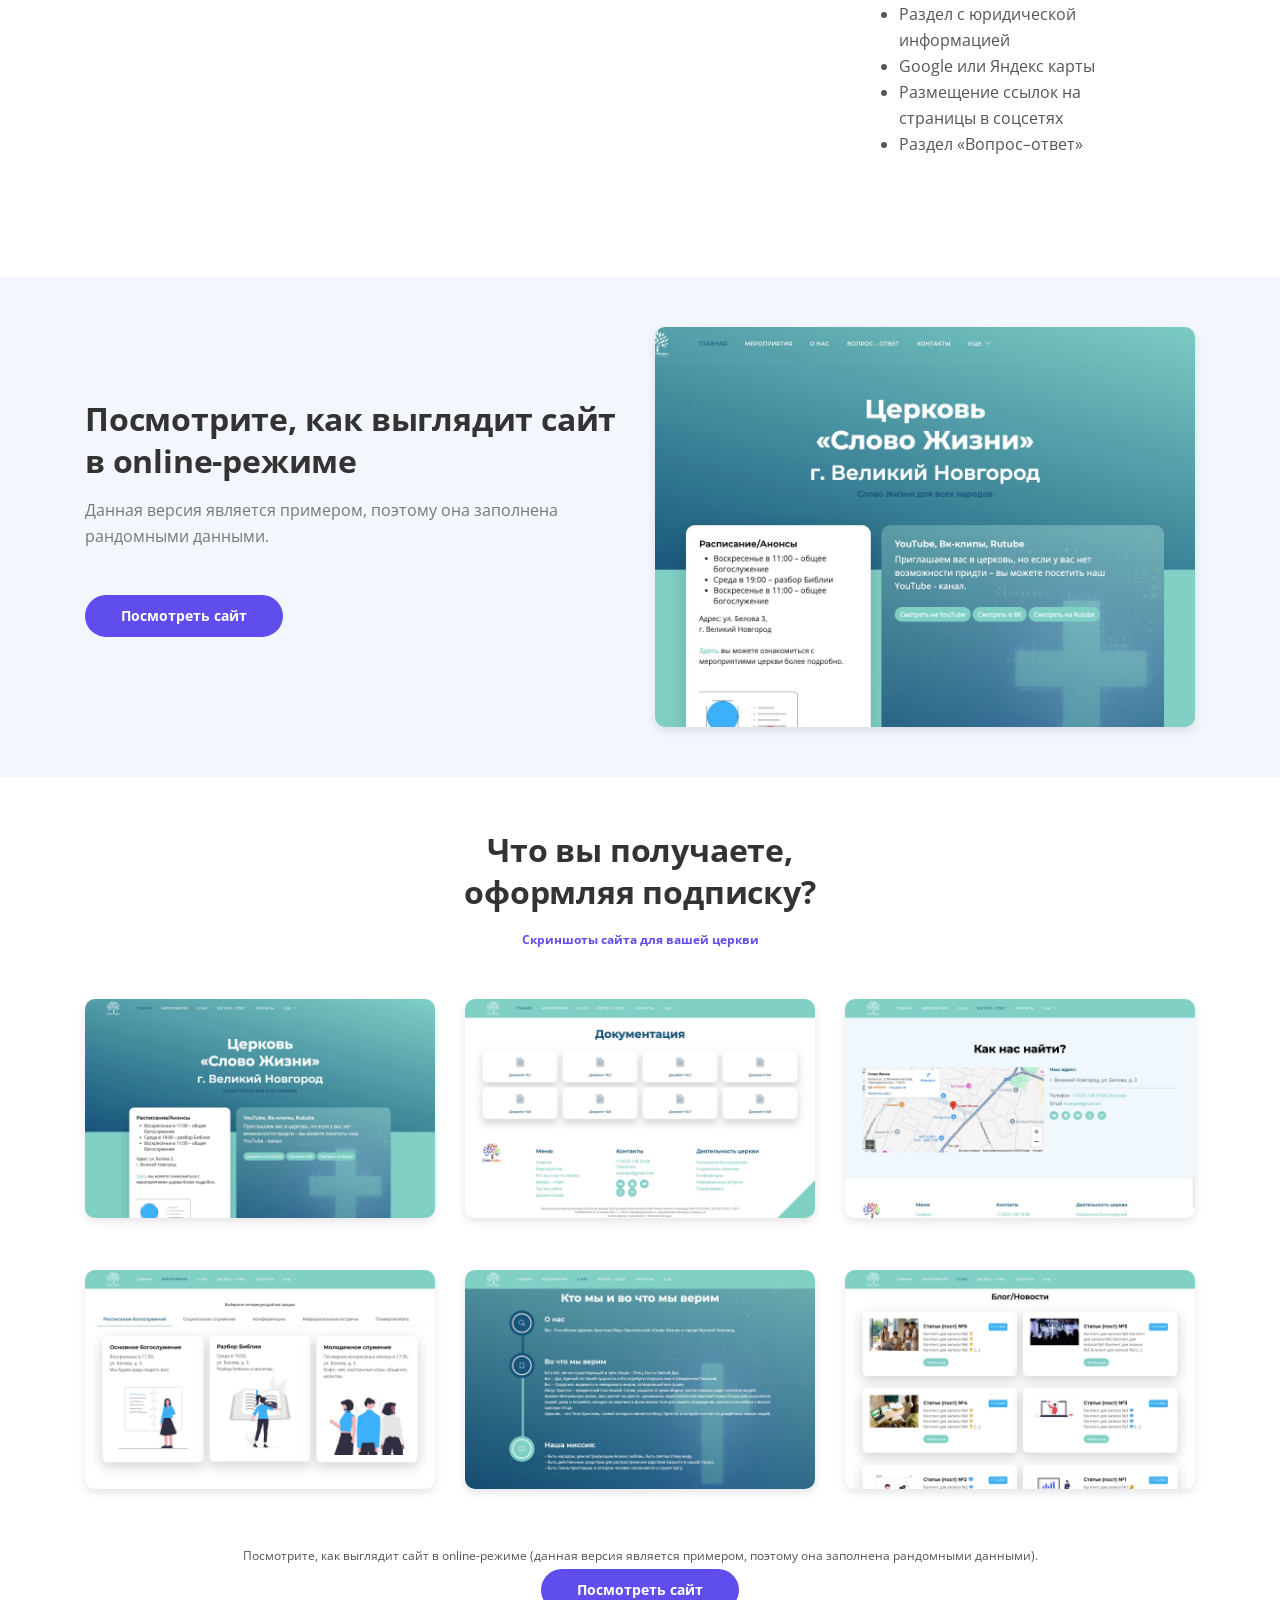
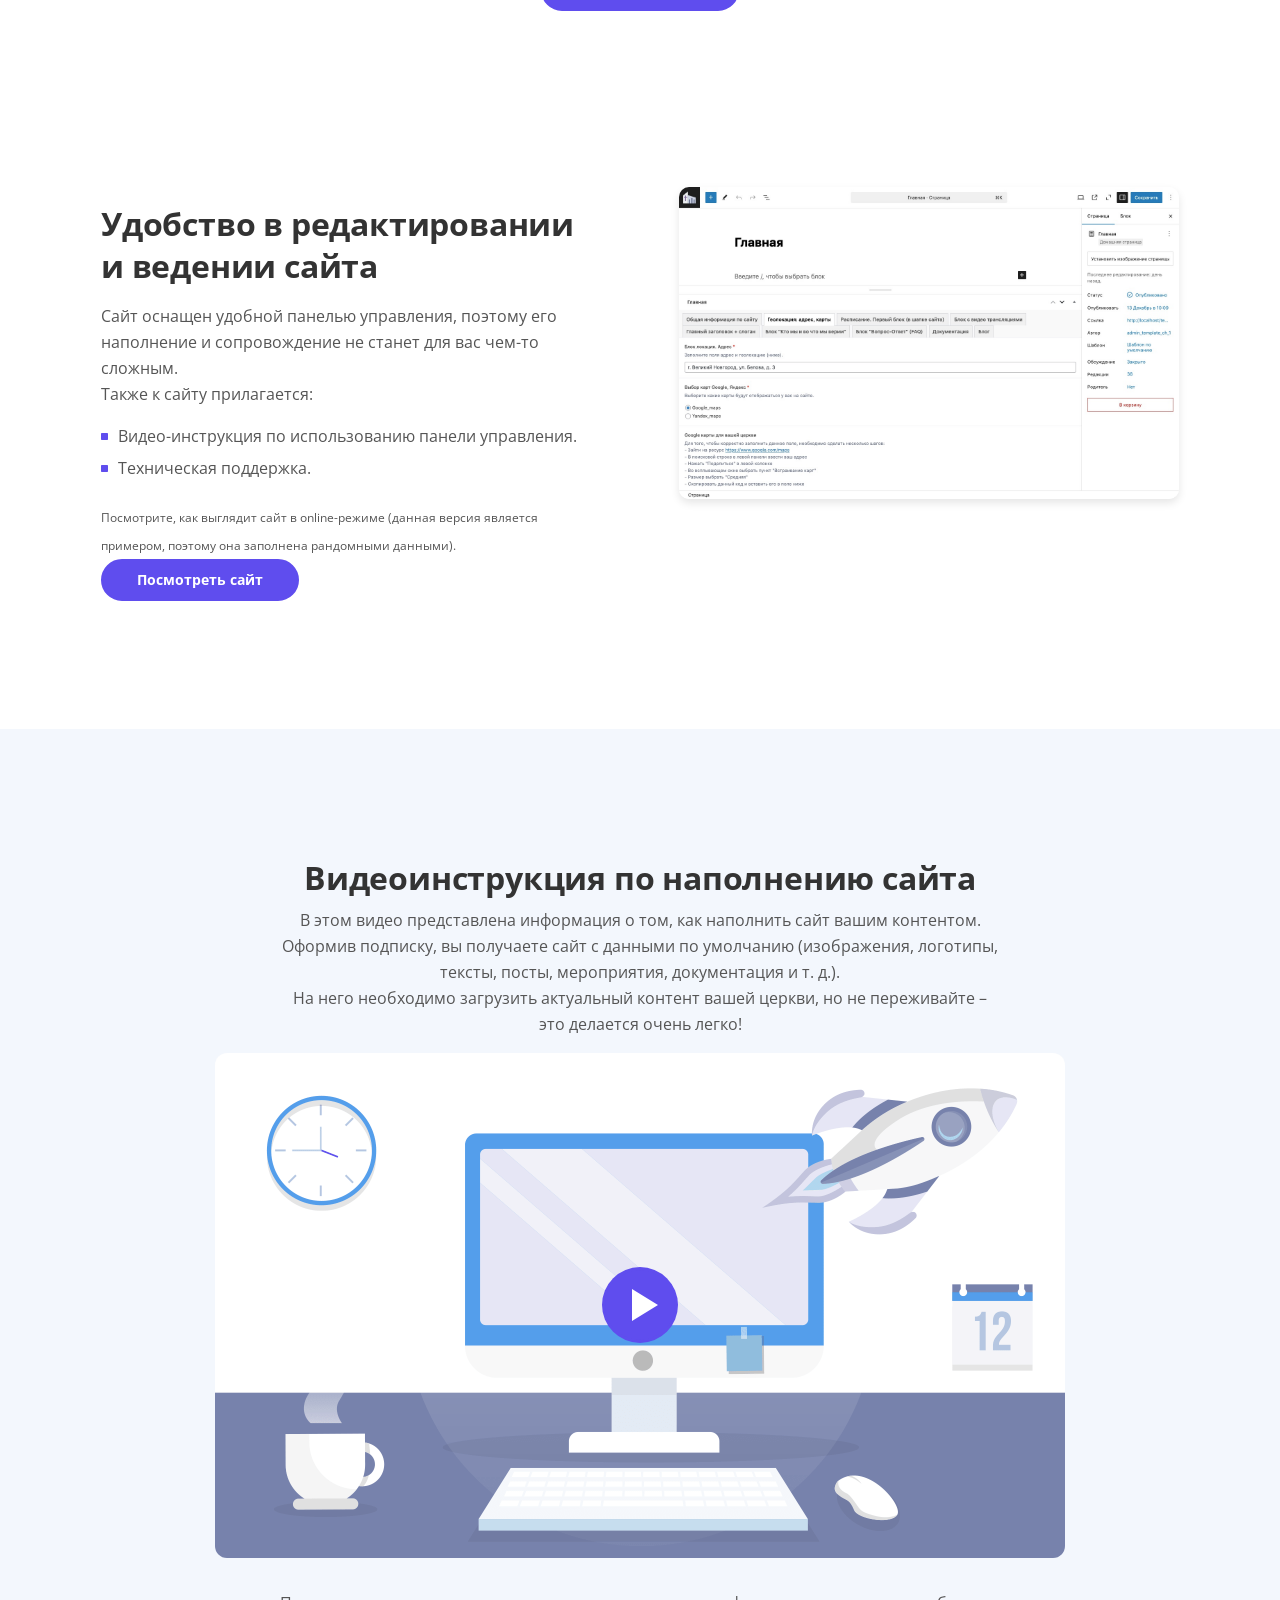
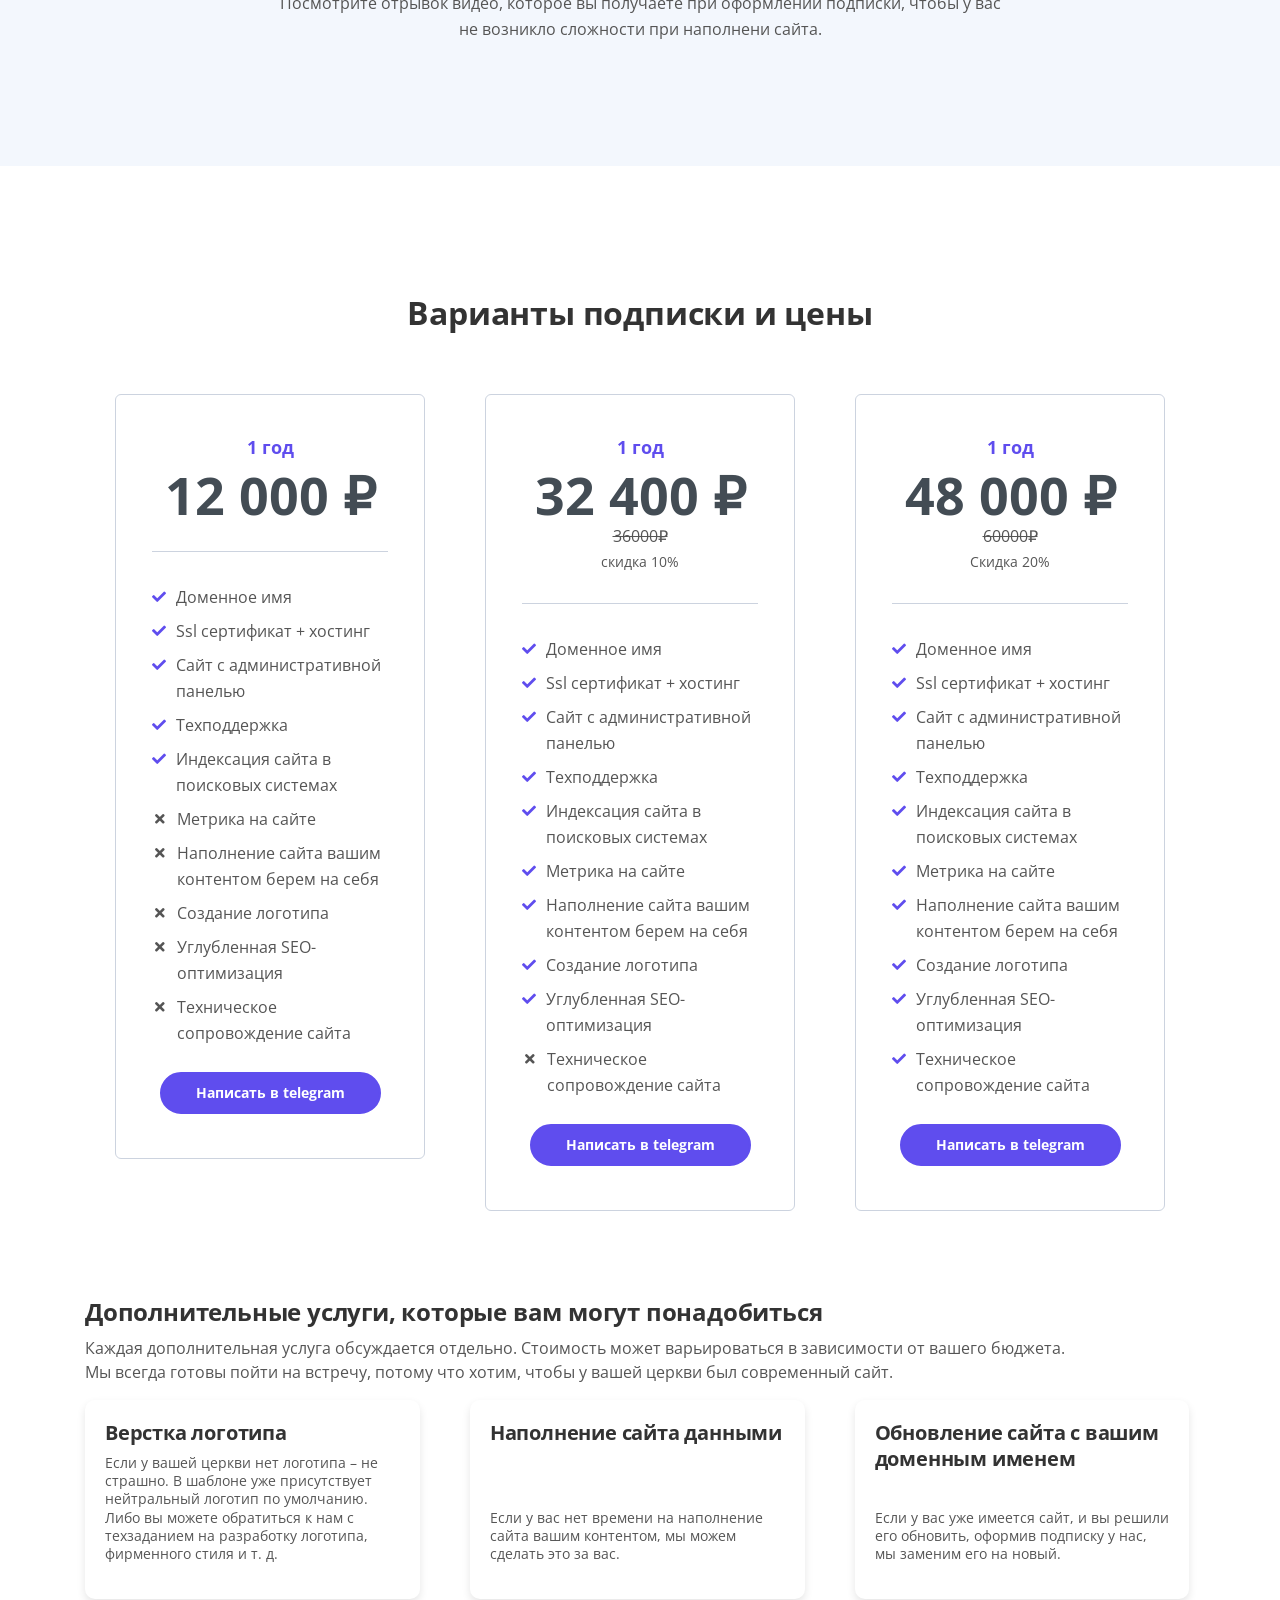
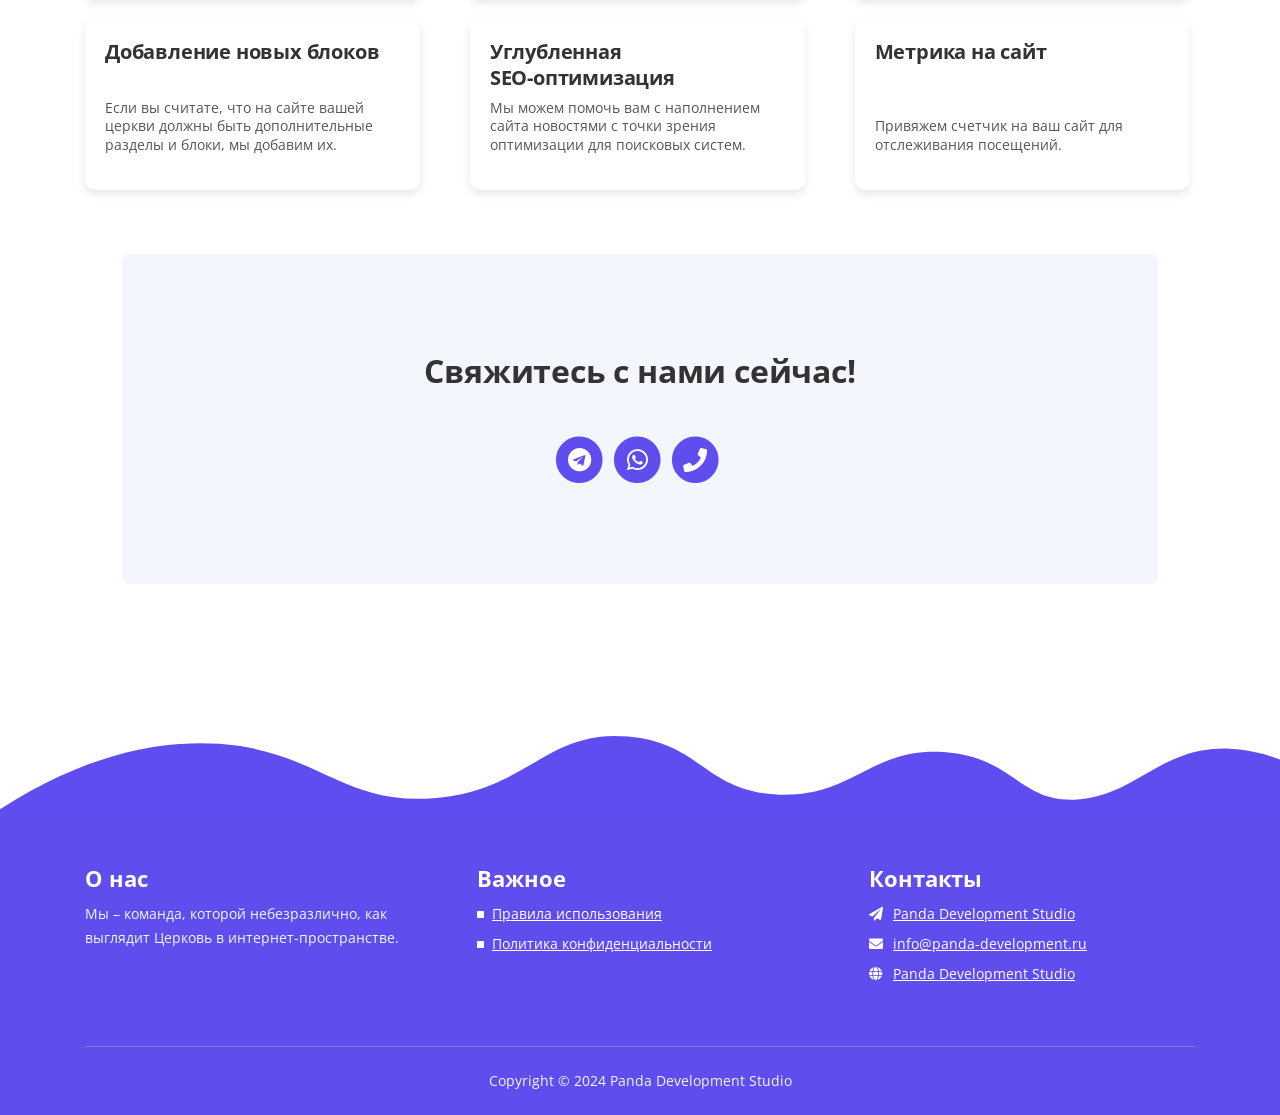
==== commit d25fceb8: "download_20_12_2024_1" ====
--- a/index.html
+++ b/index.html
@@ -422,6 +422,12 @@
                                     <i class="fas fa-times"></i><div class="media-body">Наполнение сайта вашим контентом берем на себя</div>
                                 </li>
                                 <li class="media">
+                                    <i class="fas fa-times"></i><div class="media-body">Создание логотипа</div>
+                                </li>
+                                <li class="media">
+                                    <i class="fas fa-times"></i><div class="media-body">Углубленная SEO-оптимизация</div>
+                                </li>
+                                <li class="media">
                                     <i class="fas fa-times"></i><div class="media-body">Техническое сопровождение сайта</div>
                                 </li>
                             </ul>
@@ -462,6 +468,12 @@
                                 </li>
                                 <li class="media">
                                     <i class="fas fa-check"></i><div class="media-body">Наполнение сайта вашим контентом берем на себя</div>
+                                </li>
+                                <li class="media">
+                                    <i class="fas fa-check"></i><div class="media-body">Создание логотипа</div>
+                                </li>
+                                <li class="media">
+                                    <i class="fas fa-check"></i><div class="media-body">Углубленная SEO-оптимизация</div>
                                 </li>
                                 <li class="media">
                                     <i class="fas fa-times"></i><div class="media-body">Техническое сопровождение сайта</div>
@@ -505,6 +517,12 @@
                                 </li>
                                 <li class="media">
                                     <i class="fas fa-check"></i><div class="media-body">Наполнение сайта вашим контентом берем на себя</div>
+                                </li>
+                                <li class="media">
+                                    <i class="fas fa-check"></i><div class="media-body">Создание логотипа</div>
+                                </li>
+                                <li class="media">
+                                    <i class="fas fa-check"></i><div class="media-body">Углубленная SEO-оптимизация</div>
                                 </li>
                                 <li class="media">
                                     <i class="fas fa-check"></i><div class="media-body">Техническое сопровождение сайта</div>
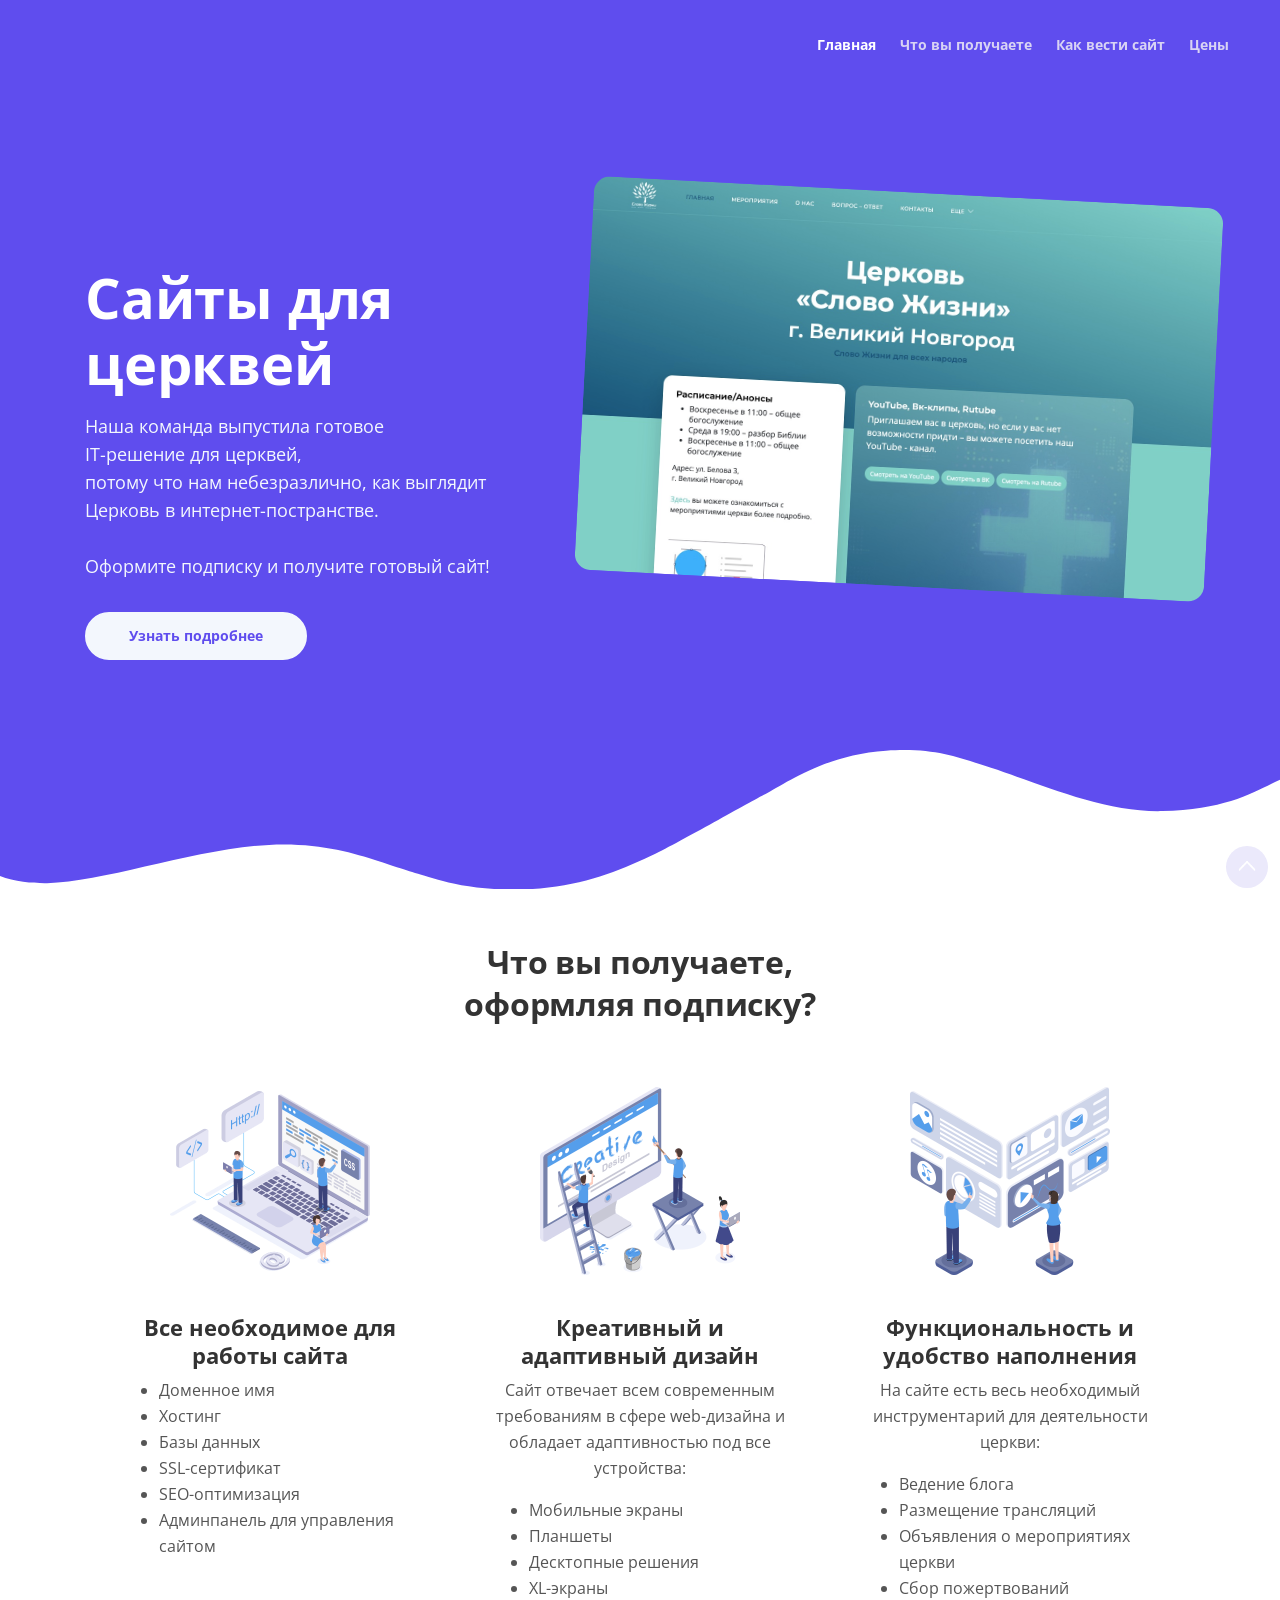
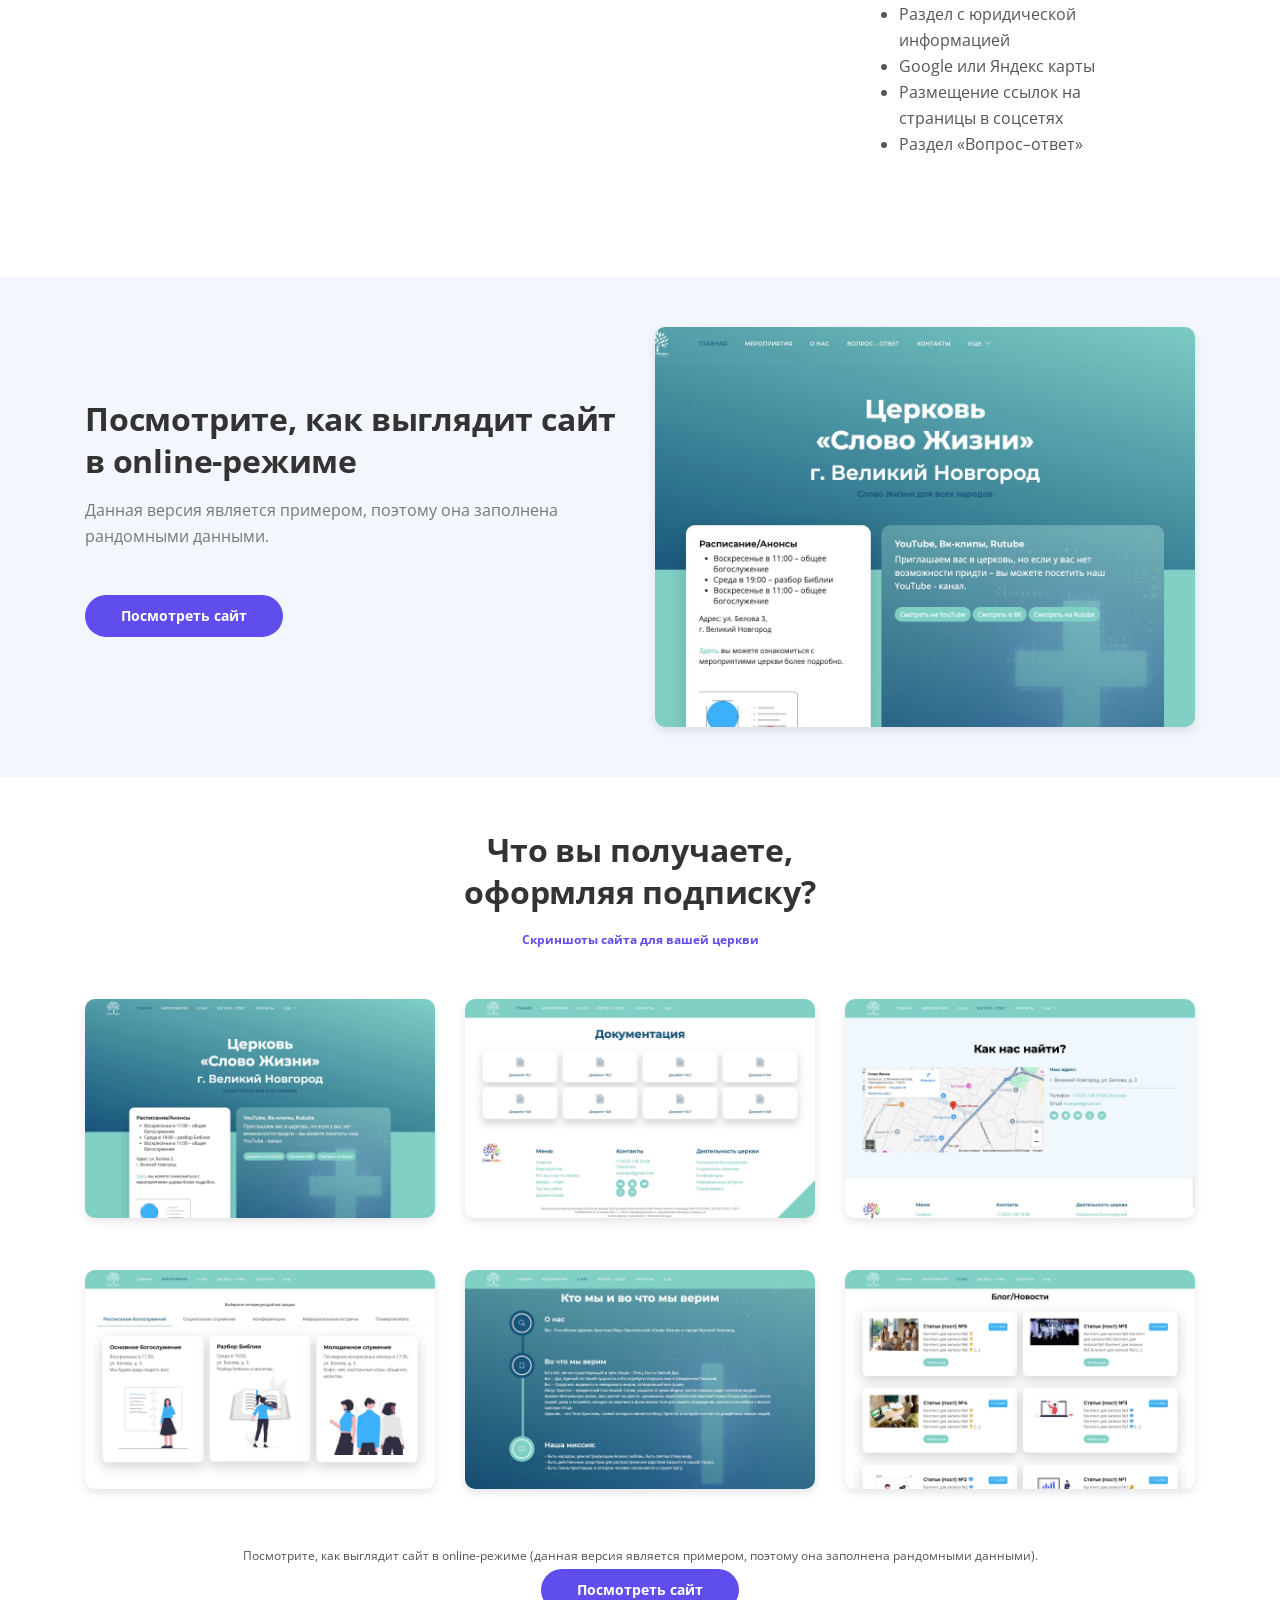
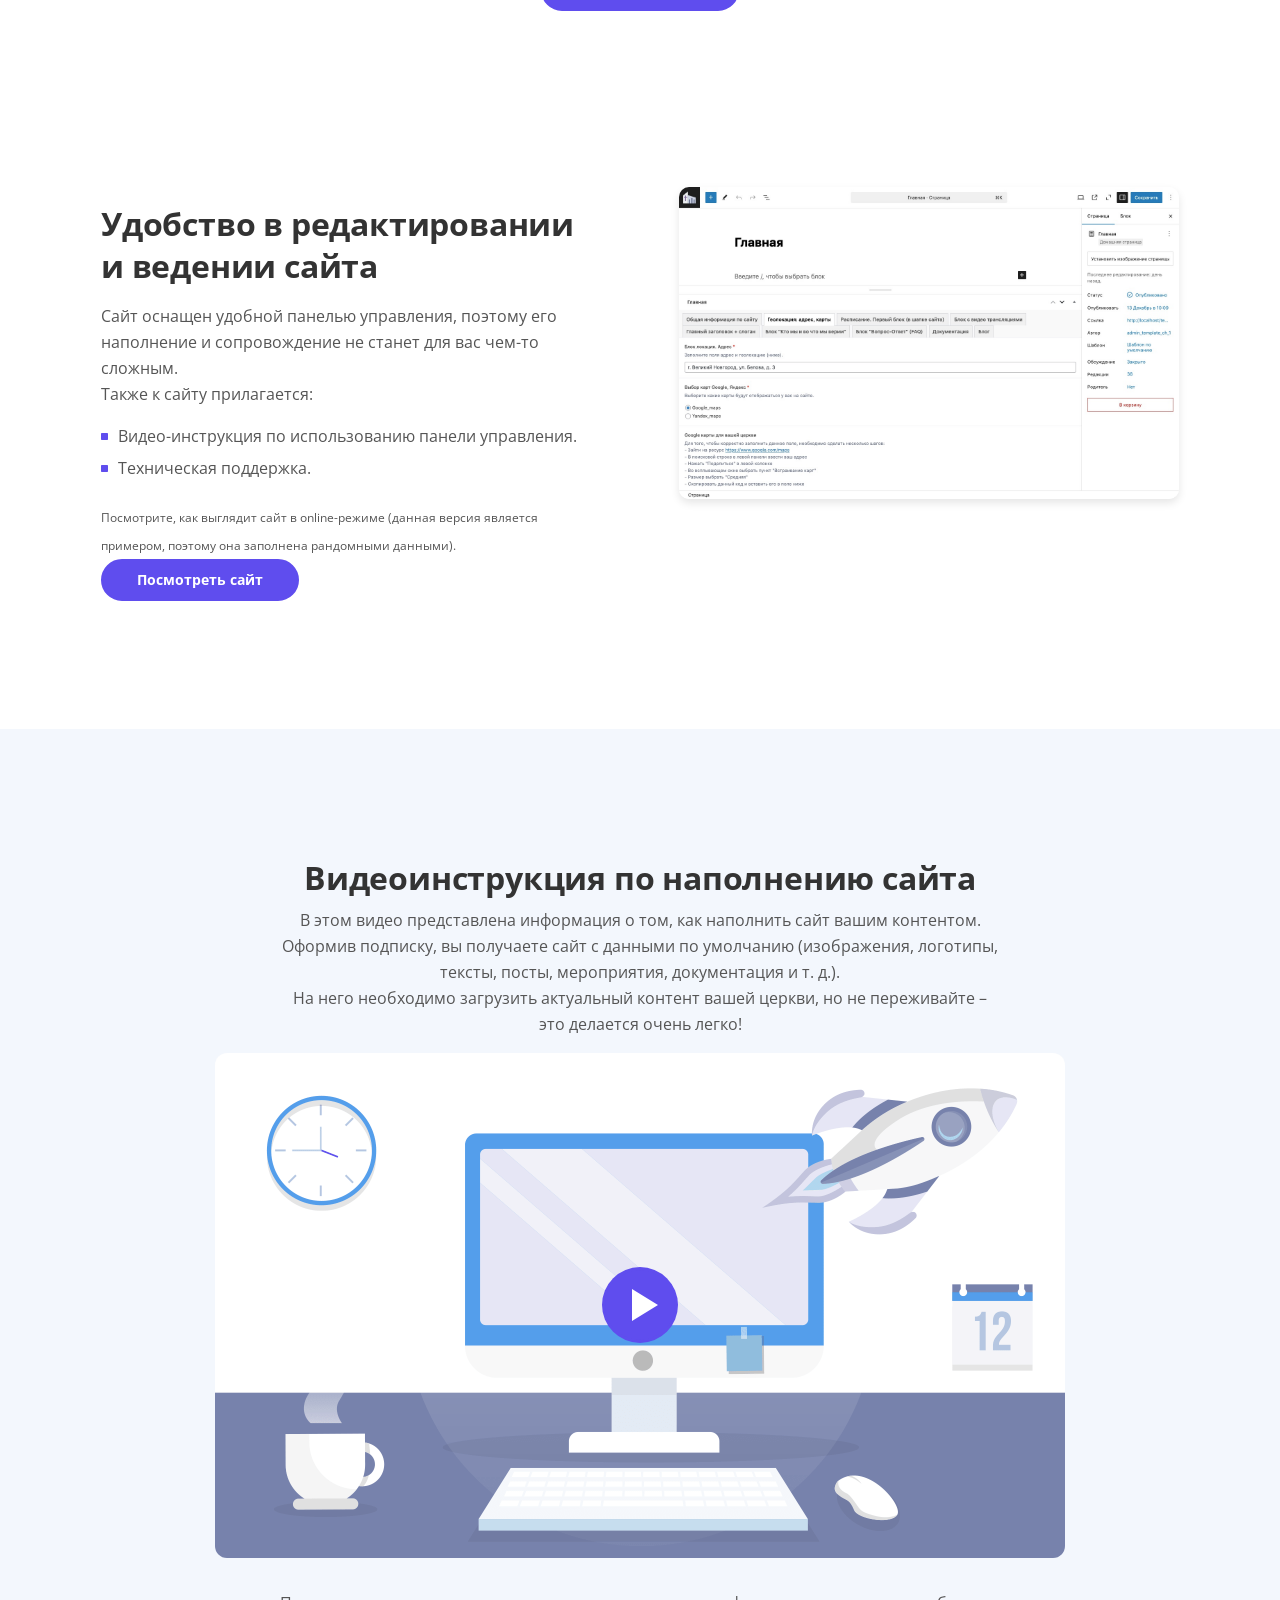
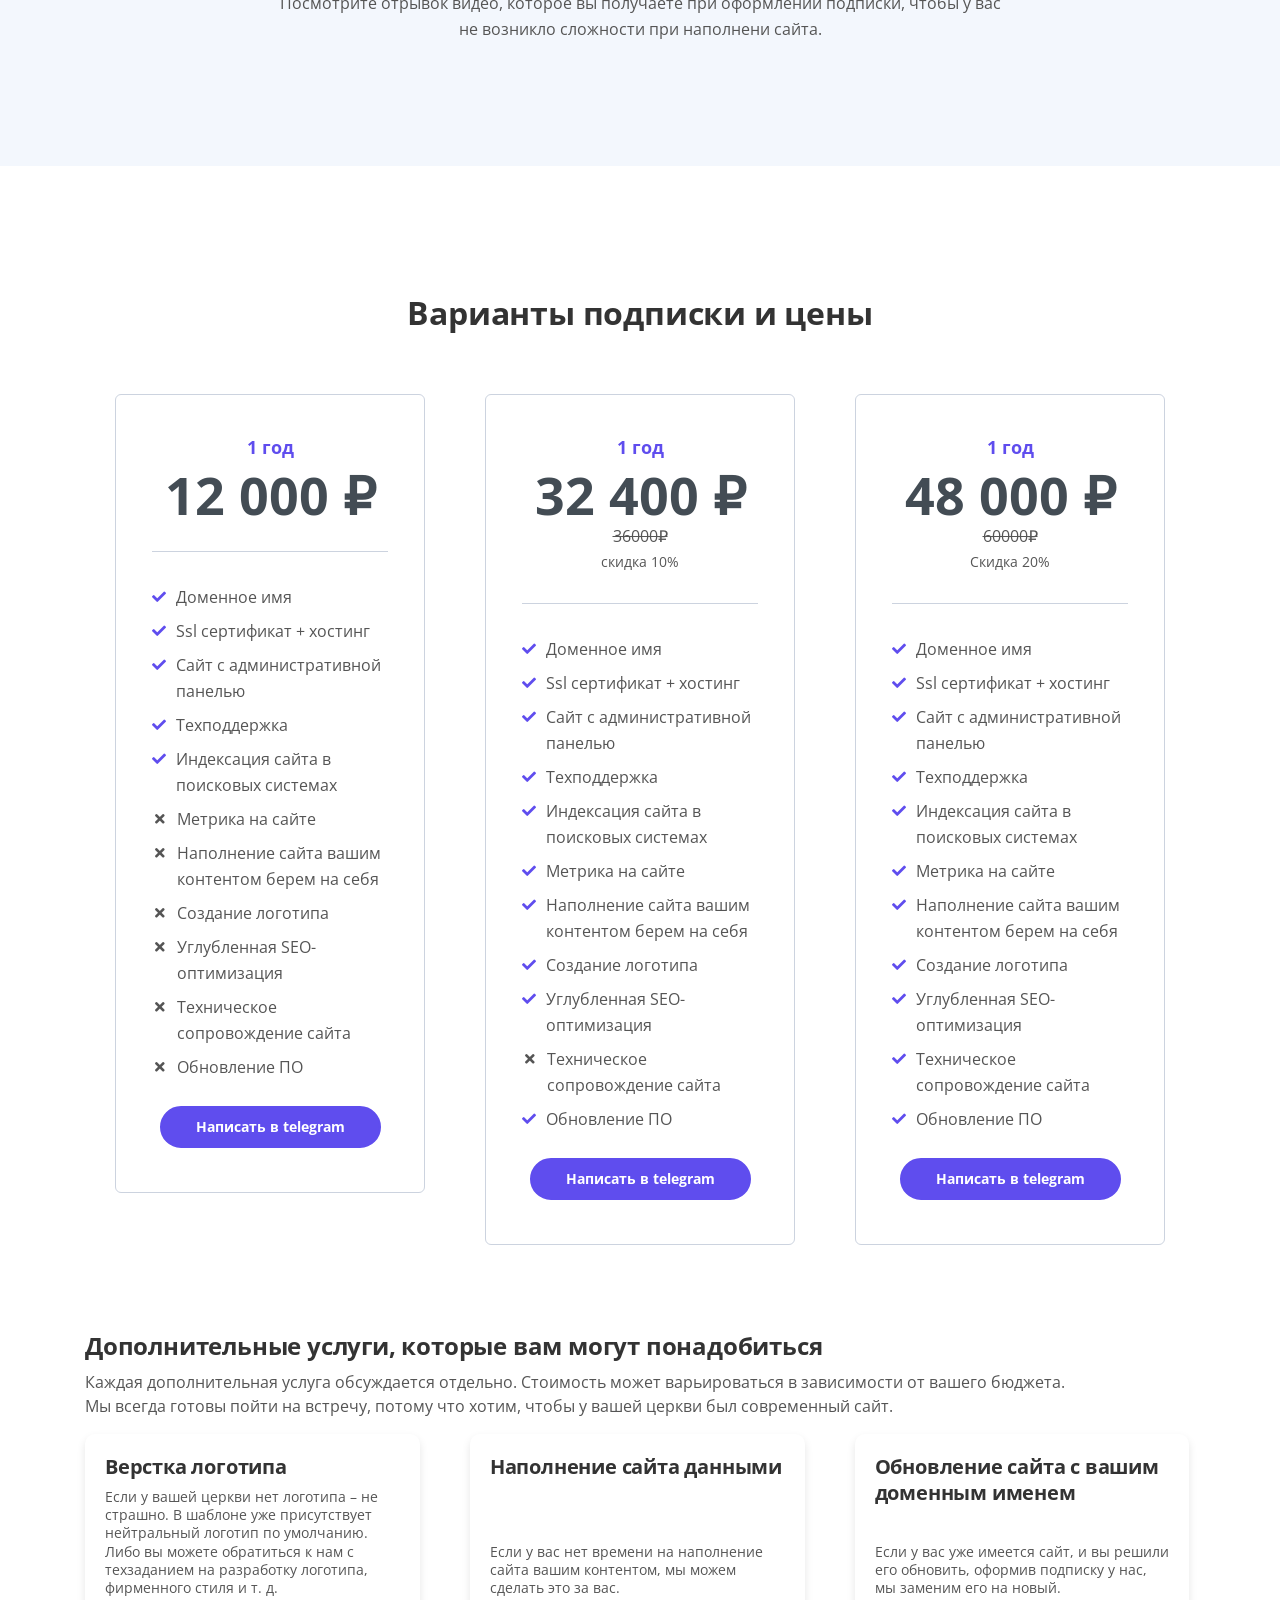
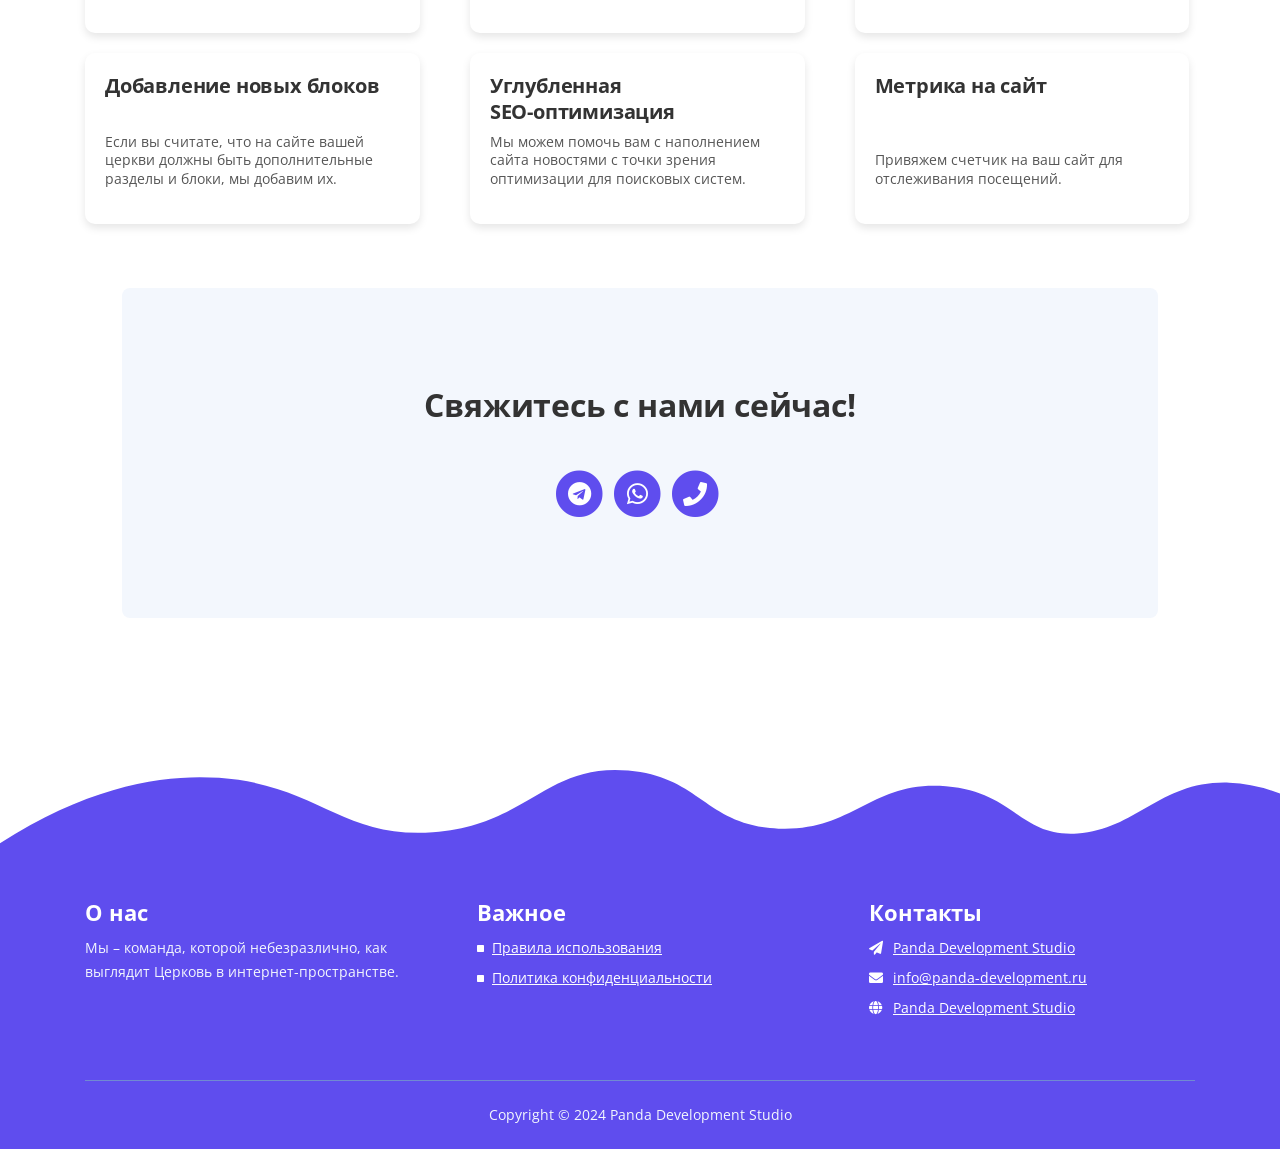
==== commit 7e30f8e0: "download_20_12_2024_4" ====
--- a/index.html
+++ b/index.html
@@ -430,6 +430,9 @@
                                 <li class="media">
                                     <i class="fas fa-times"></i><div class="media-body">Техническое сопровождение сайта</div>
                                 </li>
+                                <li class="media">
+                                    <i class="fas fa-times"></i><div class="media-body">Обновление ПО</div>
+                                </li>
                             </ul>
                             <div class="button-wrapper">
                                 <a class="btn-solid-reg page-scroll" href="https://t.me/PandaDevelopmentCompany">Написать в telegram</a>
@@ -477,6 +480,9 @@
                                 </li>
                                 <li class="media">
                                     <i class="fas fa-times"></i><div class="media-body">Техническое сопровождение сайта</div>
+                                </li>
+                                <li class="media">
+                                    <i class="fas fa-check"></i><div class="media-body">Обновление ПО</div>
                                 </li>
                             </ul>
                             <div class="button-wrapper">
@@ -526,6 +532,9 @@
                                 </li>
                                 <li class="media">
                                     <i class="fas fa-check"></i><div class="media-body">Техническое сопровождение сайта</div>
+                                </li>
+                                <li class="media">
+                                    <i class="fas fa-check"></i><div class="media-body">Обновление ПО</div>
                                 </li>
                             </ul>
                             <div class="button-wrapper">
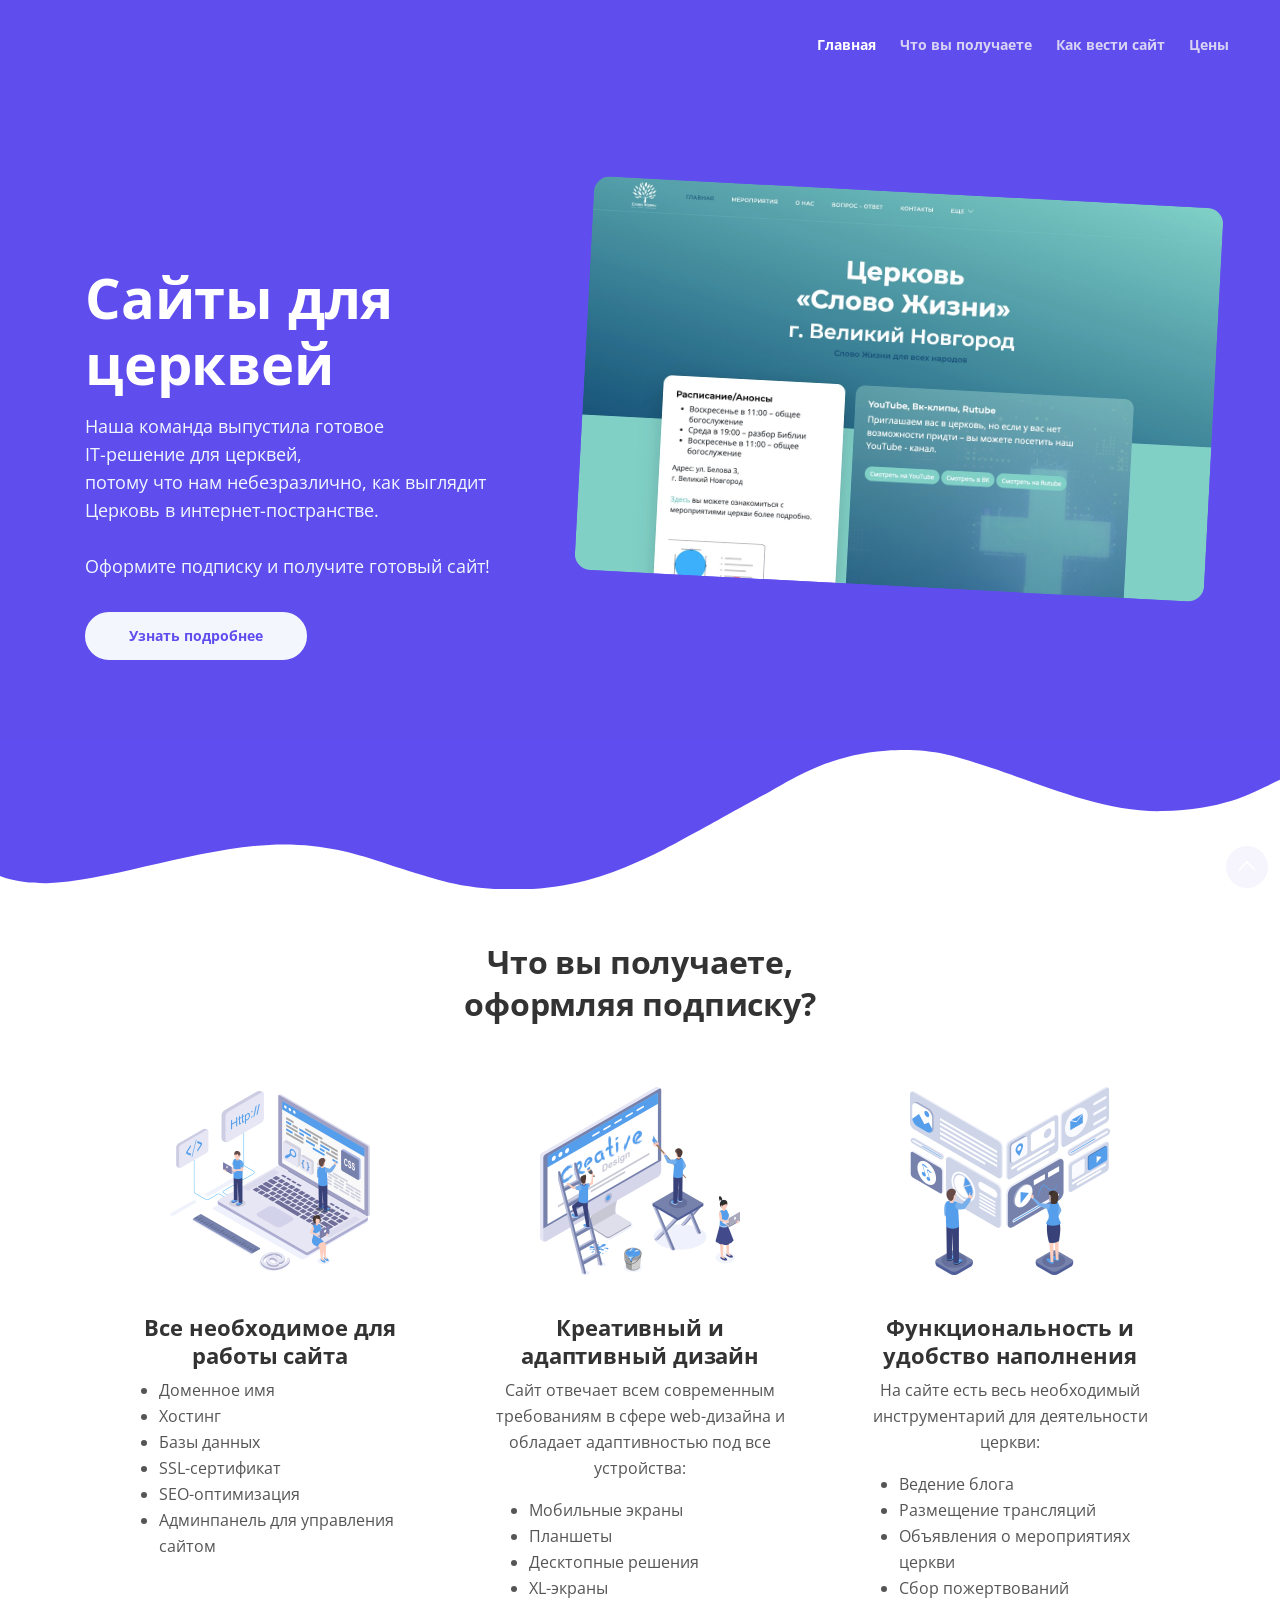
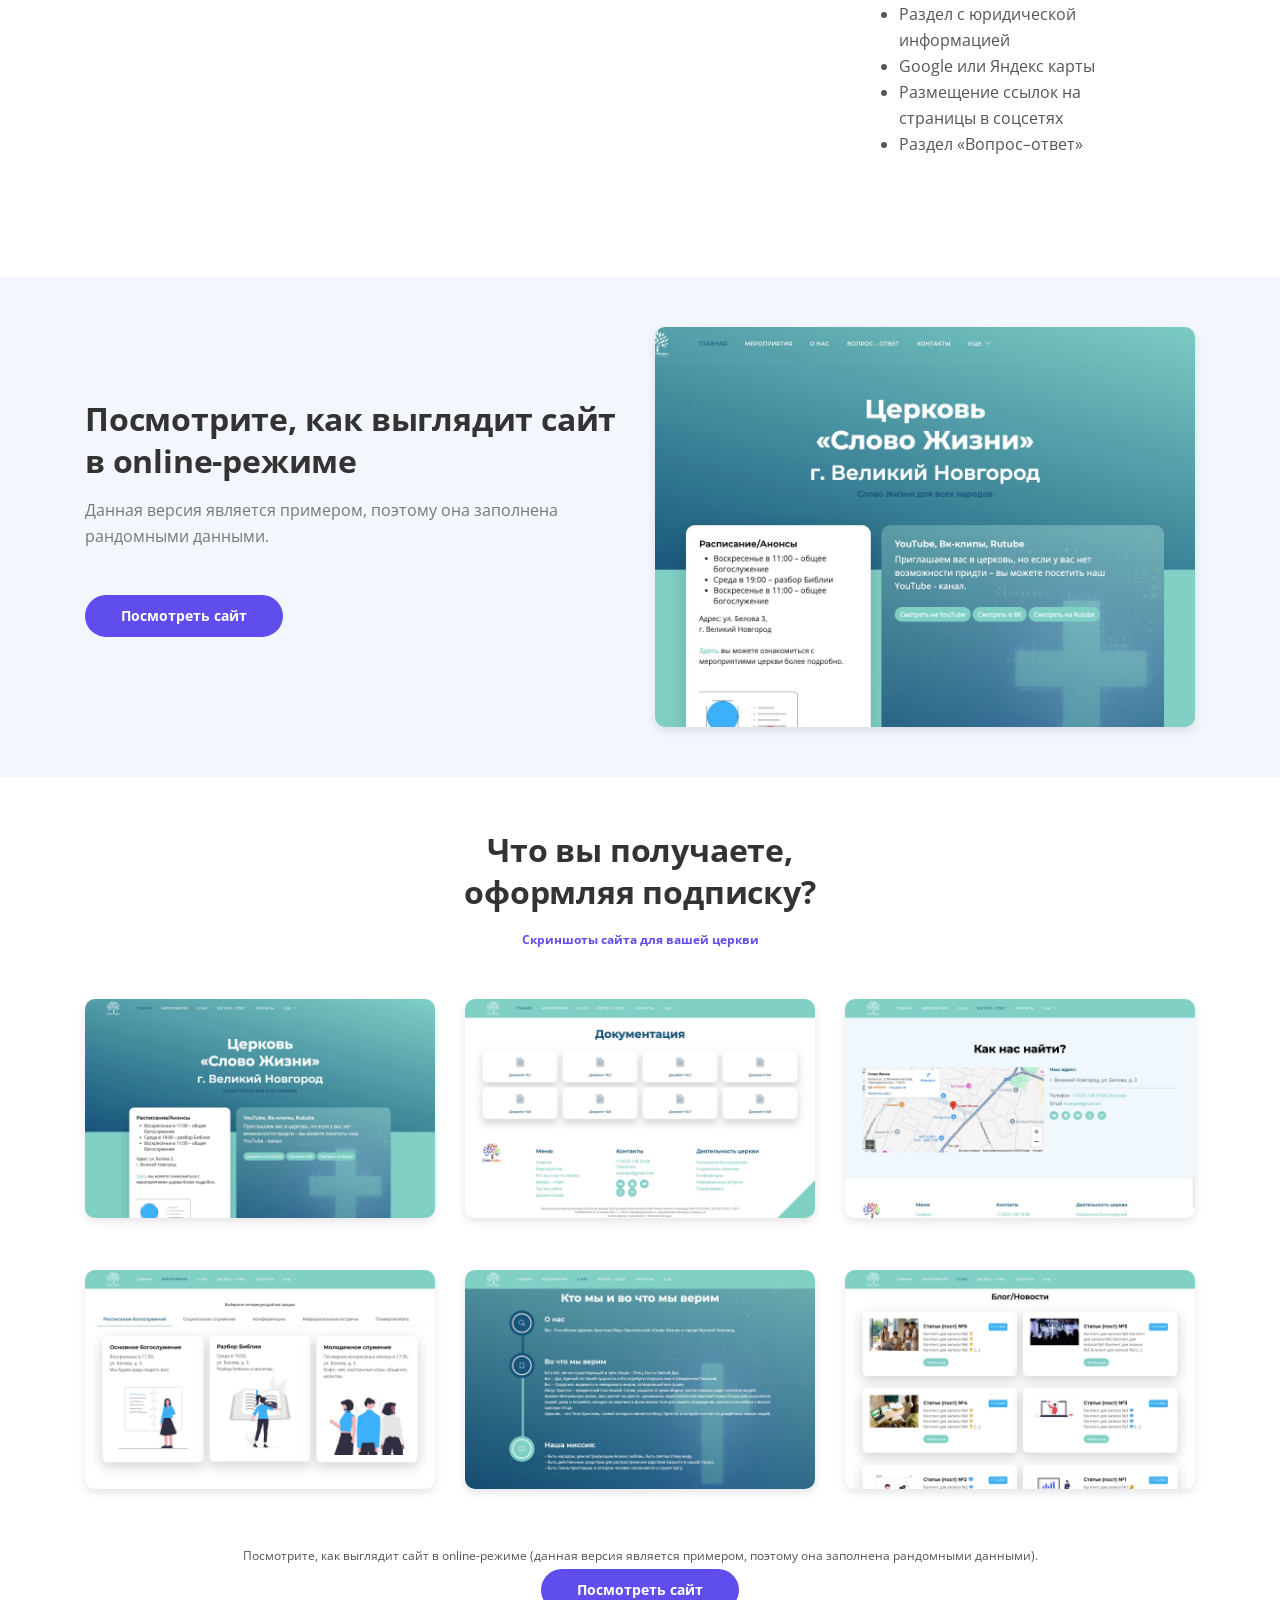
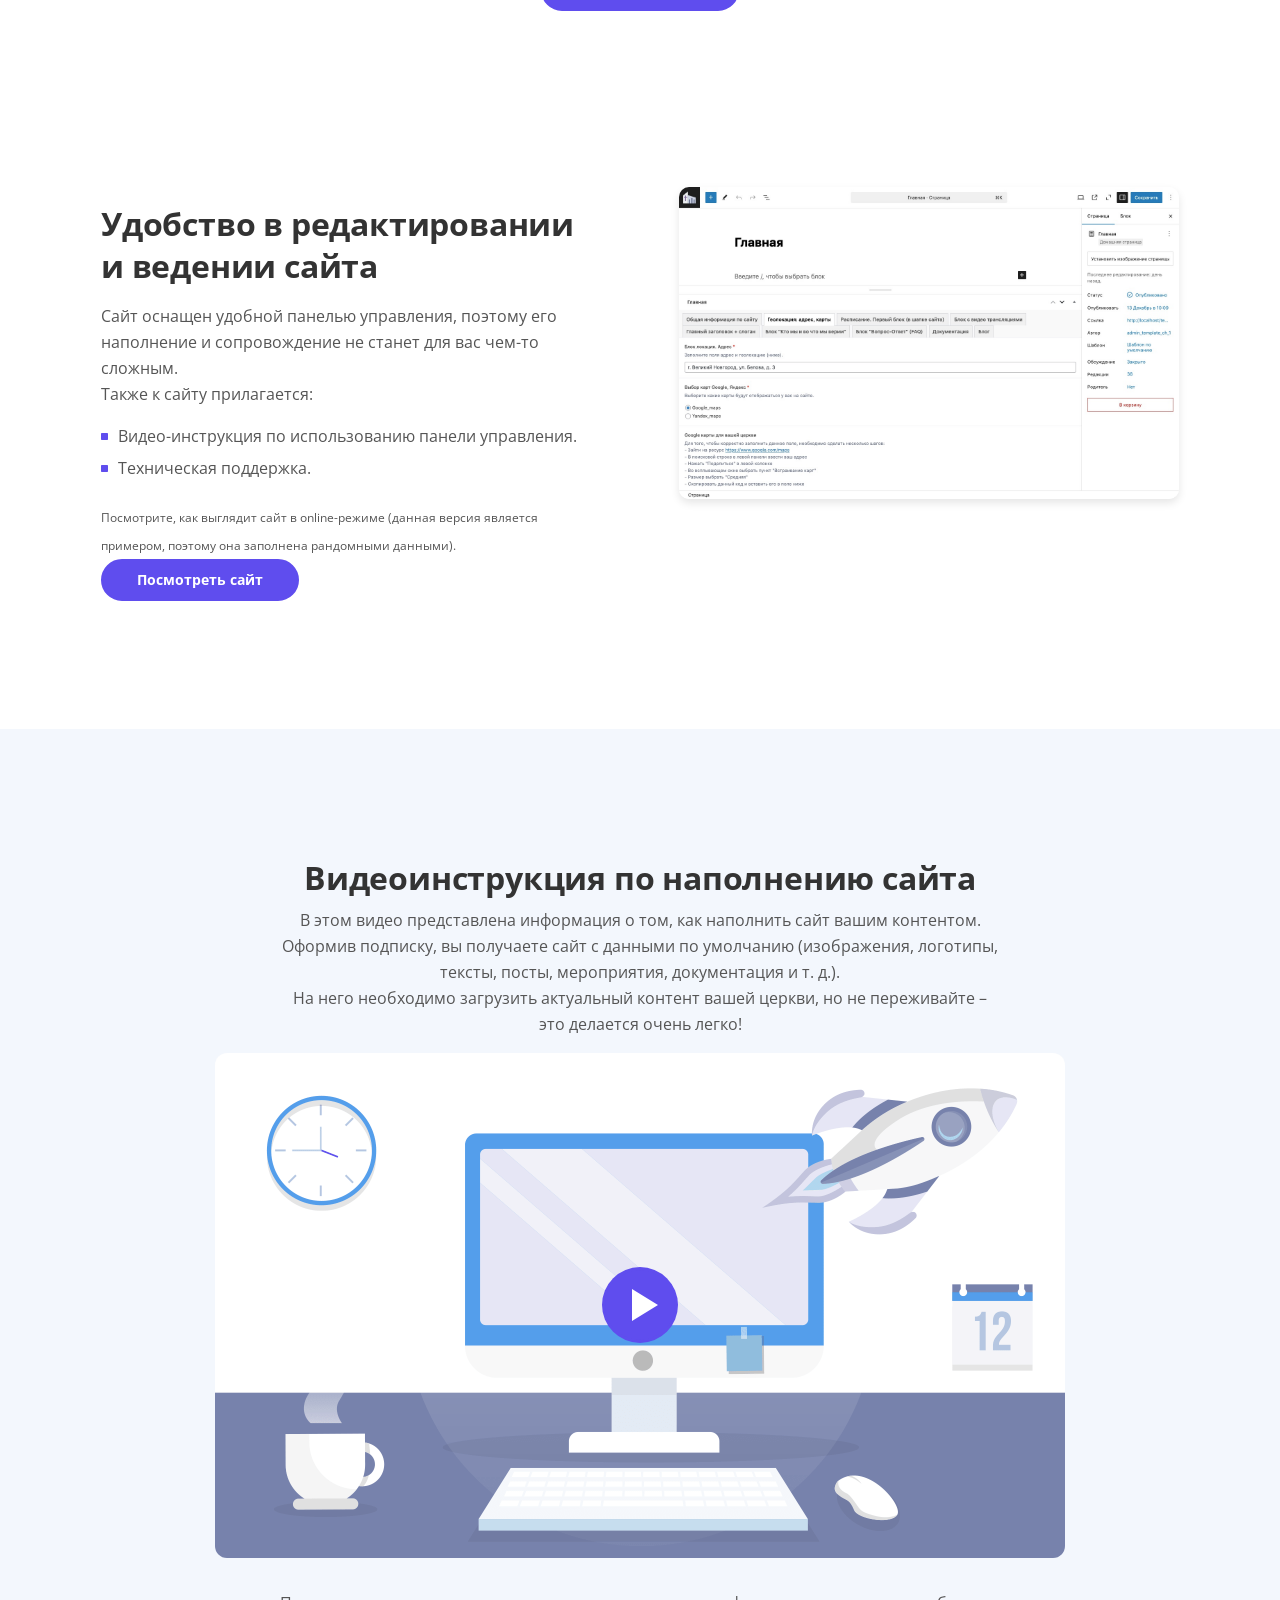
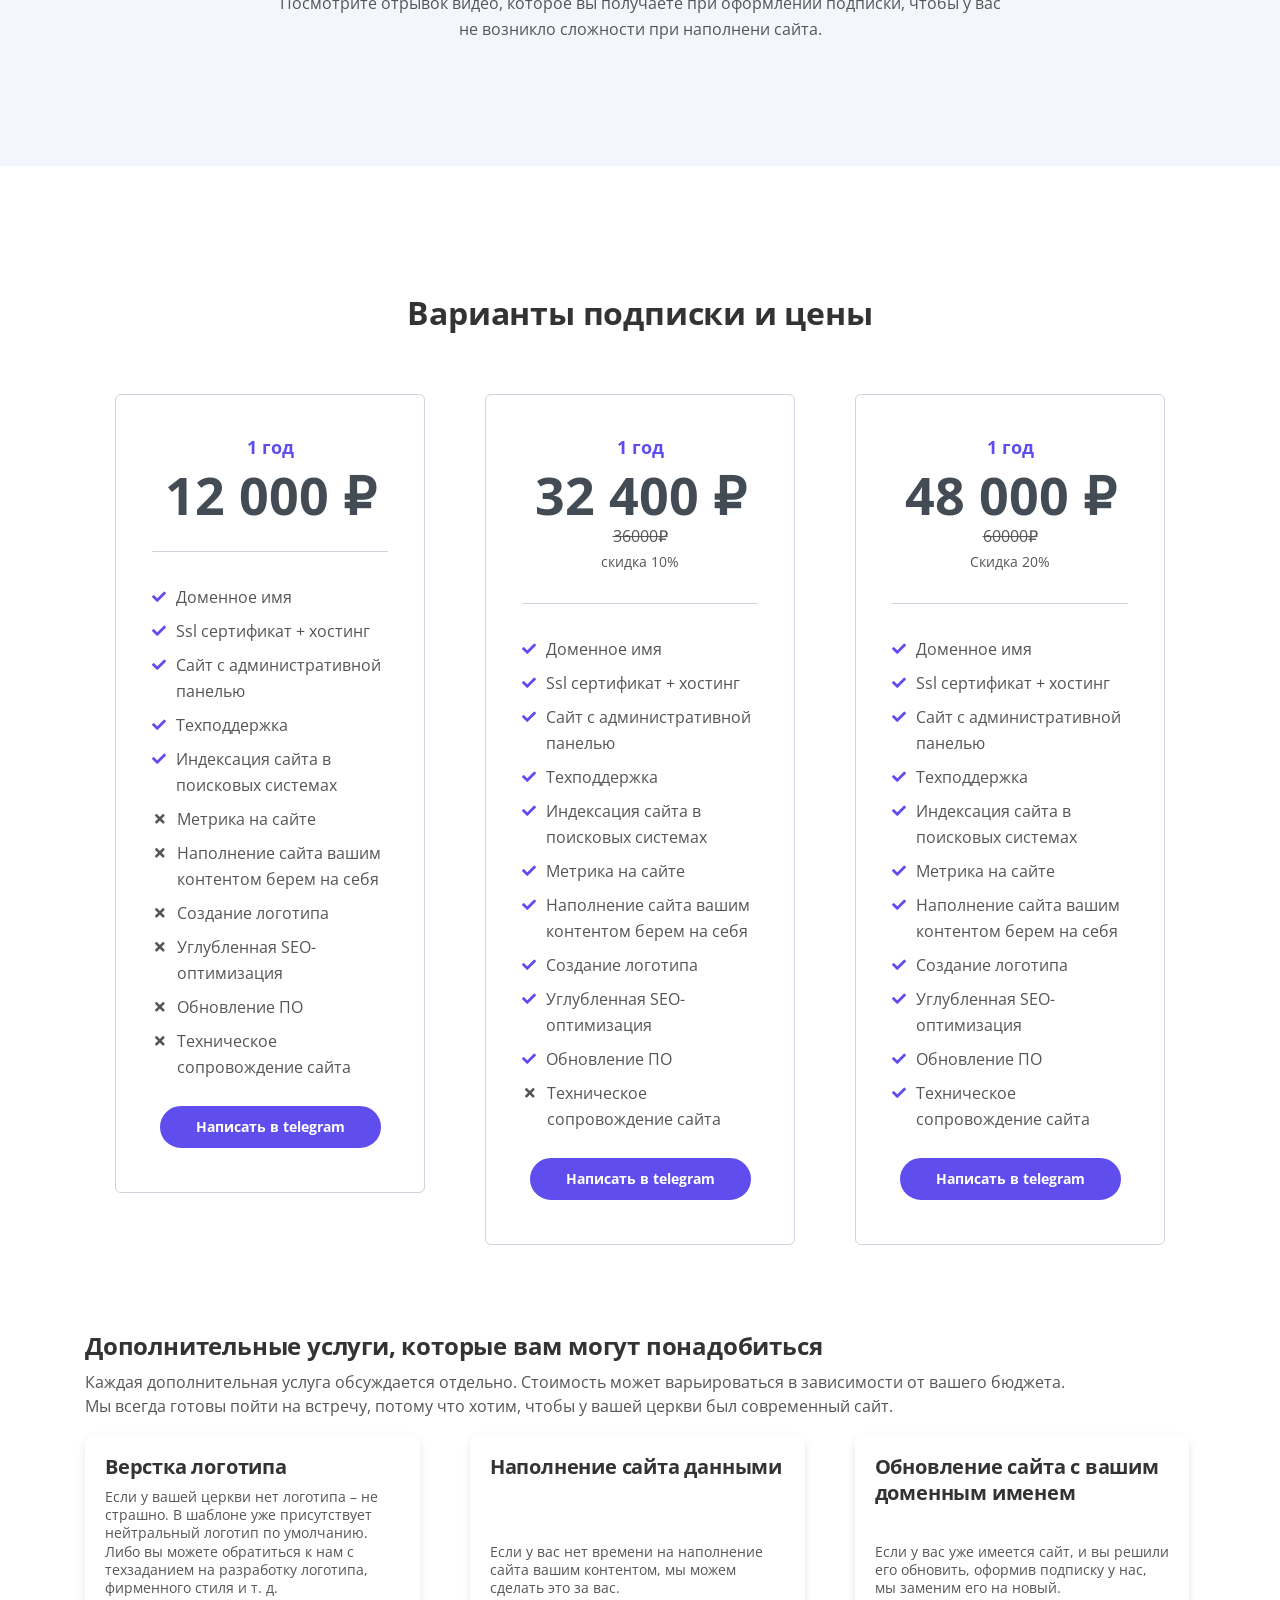
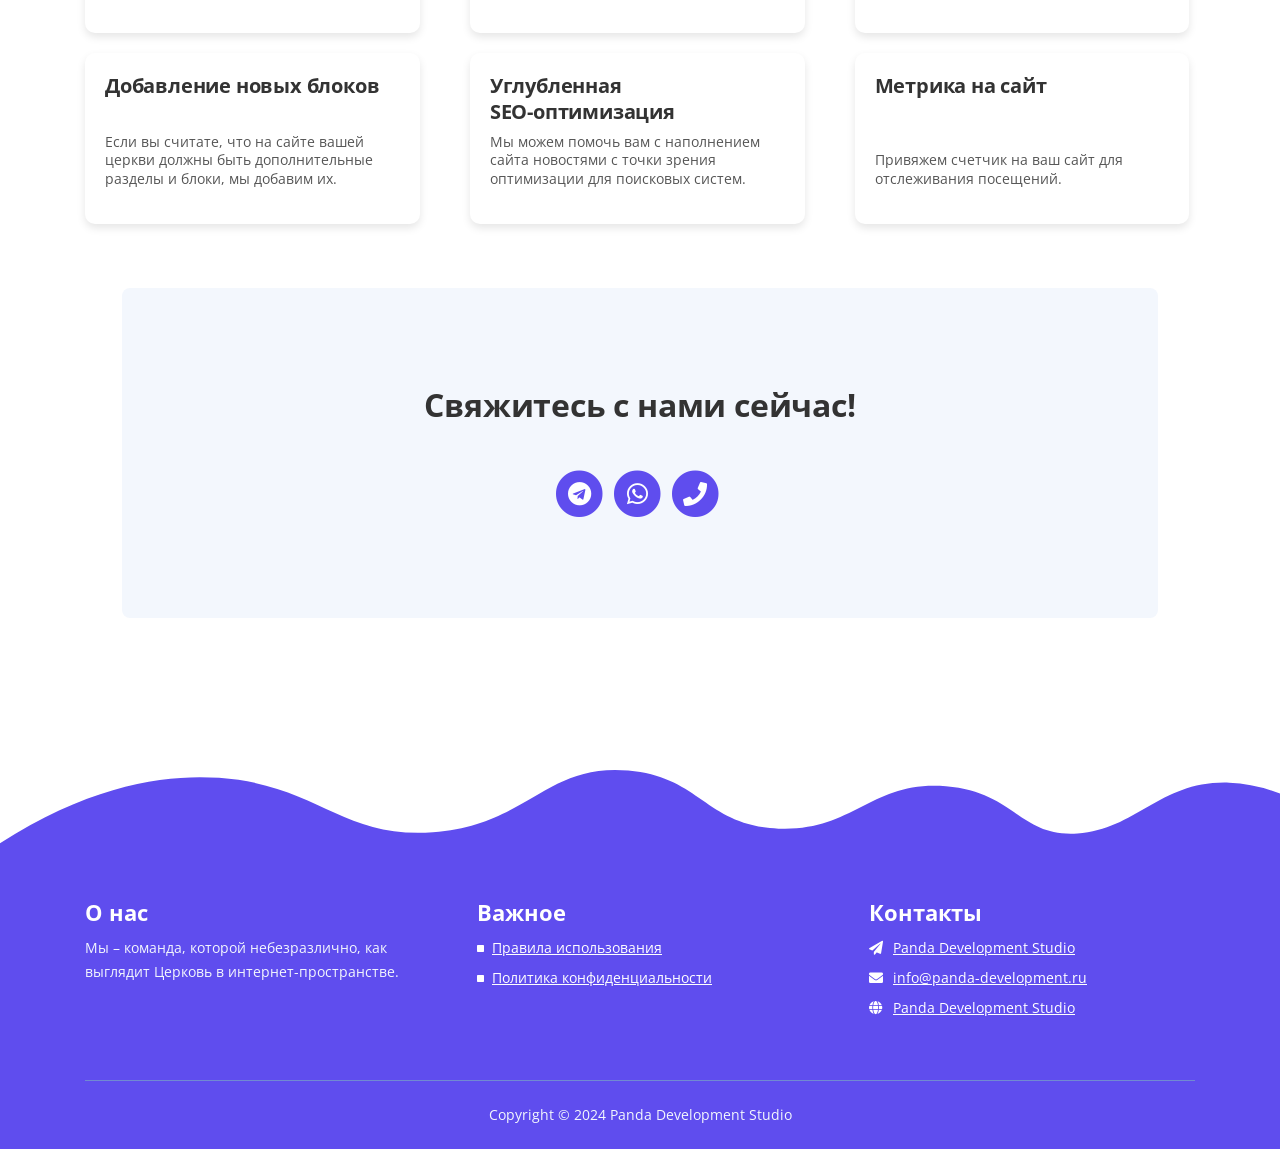
==== commit 49618f02: "download_20_12_2024_5" ====
--- a/index.html
+++ b/index.html
@@ -428,10 +428,10 @@
                                     <i class="fas fa-times"></i><div class="media-body">Углубленная SEO-оптимизация</div>
                                 </li>
                                 <li class="media">
+                                    <i class="fas fa-times"></i><div class="media-body">Обновление ПО</div>
+                                </li>
+                                <li class="media">
                                     <i class="fas fa-times"></i><div class="media-body">Техническое сопровождение сайта</div>
-                                </li>
-                                <li class="media">
-                                    <i class="fas fa-times"></i><div class="media-body">Обновление ПО</div>
                                 </li>
                             </ul>
                             <div class="button-wrapper">
@@ -479,10 +479,10 @@
                                     <i class="fas fa-check"></i><div class="media-body">Углубленная SEO-оптимизация</div>
                                 </li>
                                 <li class="media">
+                                    <i class="fas fa-check"></i><div class="media-body">Обновление ПО</div>
+                                </li>
+                                <li class="media">
                                     <i class="fas fa-times"></i><div class="media-body">Техническое сопровождение сайта</div>
-                                </li>
-                                <li class="media">
-                                    <i class="fas fa-check"></i><div class="media-body">Обновление ПО</div>
                                 </li>
                             </ul>
                             <div class="button-wrapper">
@@ -531,10 +531,10 @@
                                     <i class="fas fa-check"></i><div class="media-body">Углубленная SEO-оптимизация</div>
                                 </li>
                                 <li class="media">
+                                    <i class="fas fa-check"></i><div class="media-body">Обновление ПО</div>
+                                </li>
+                                <li class="media">
                                     <i class="fas fa-check"></i><div class="media-body">Техническое сопровождение сайта</div>
-                                </li>
-                                <li class="media">
-                                    <i class="fas fa-check"></i><div class="media-body">Обновление ПО</div>
                                 </li>
                             </ul>
                             <div class="button-wrapper">
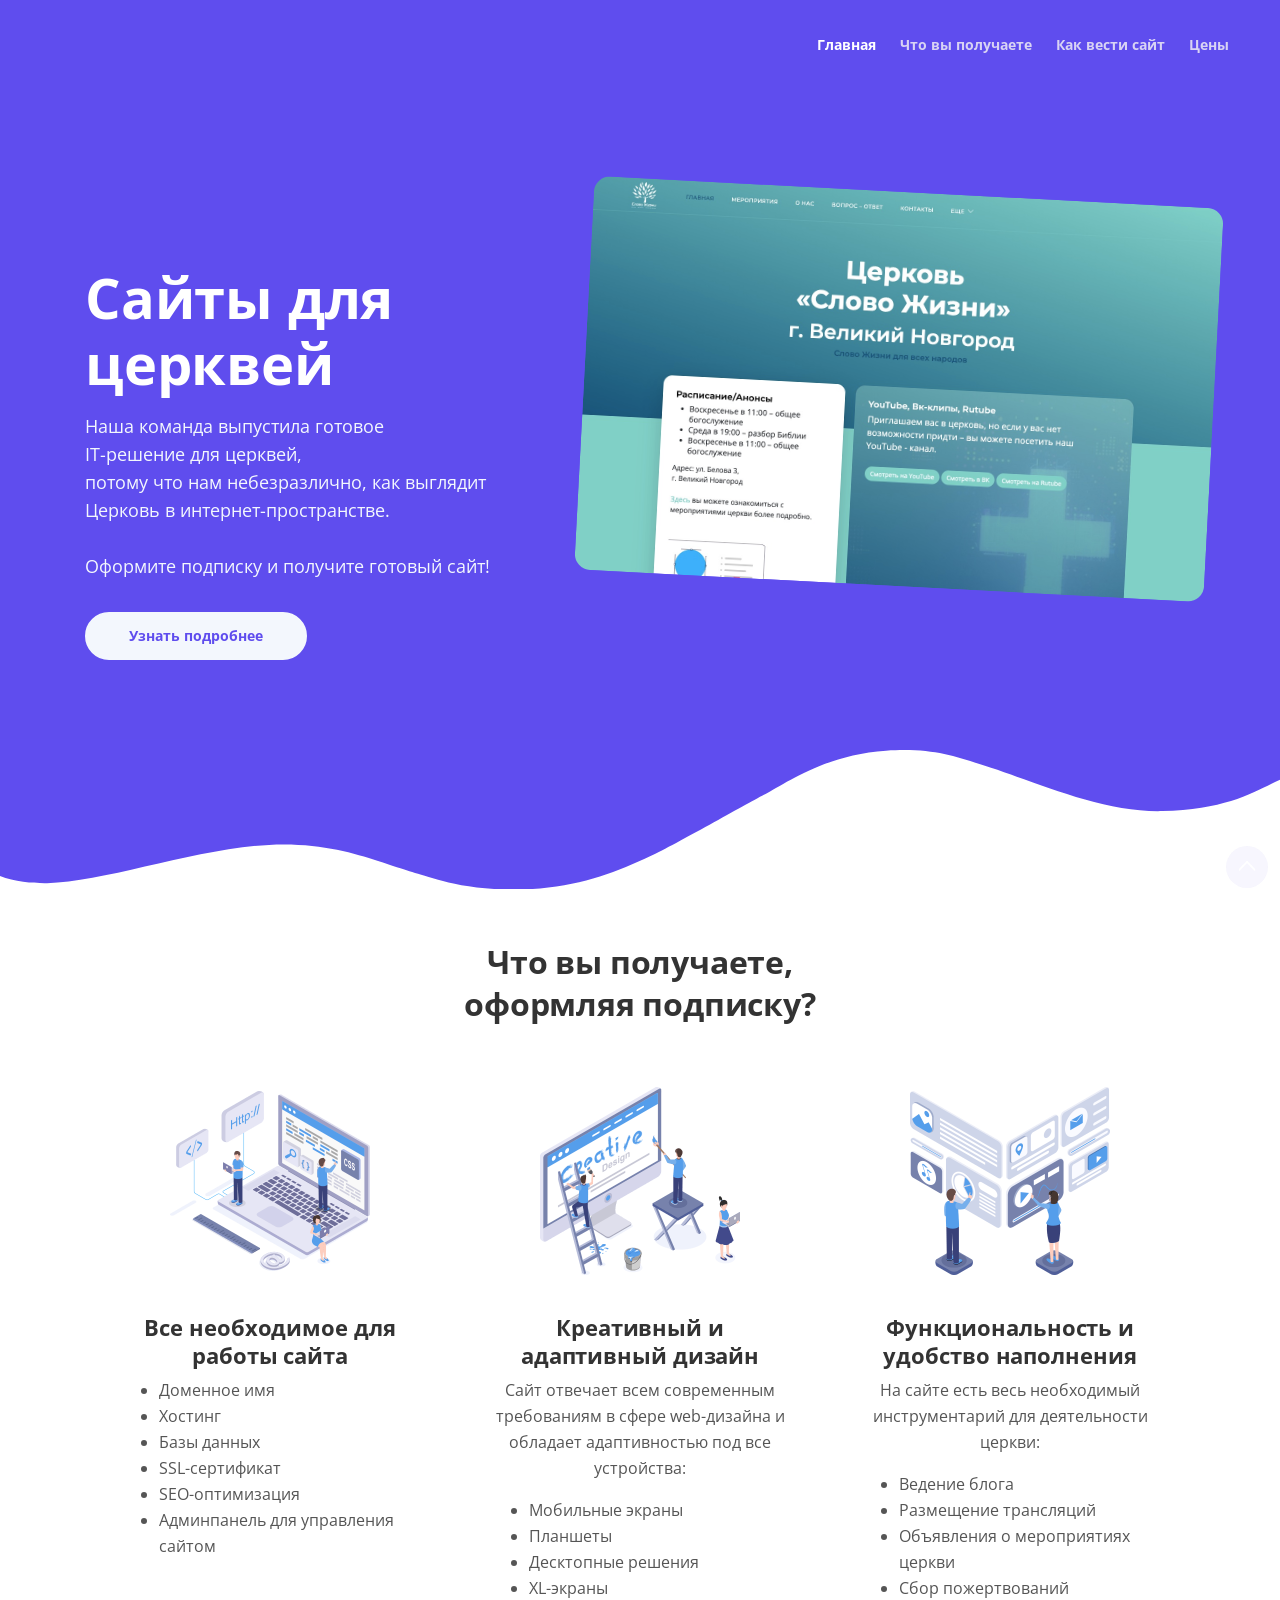
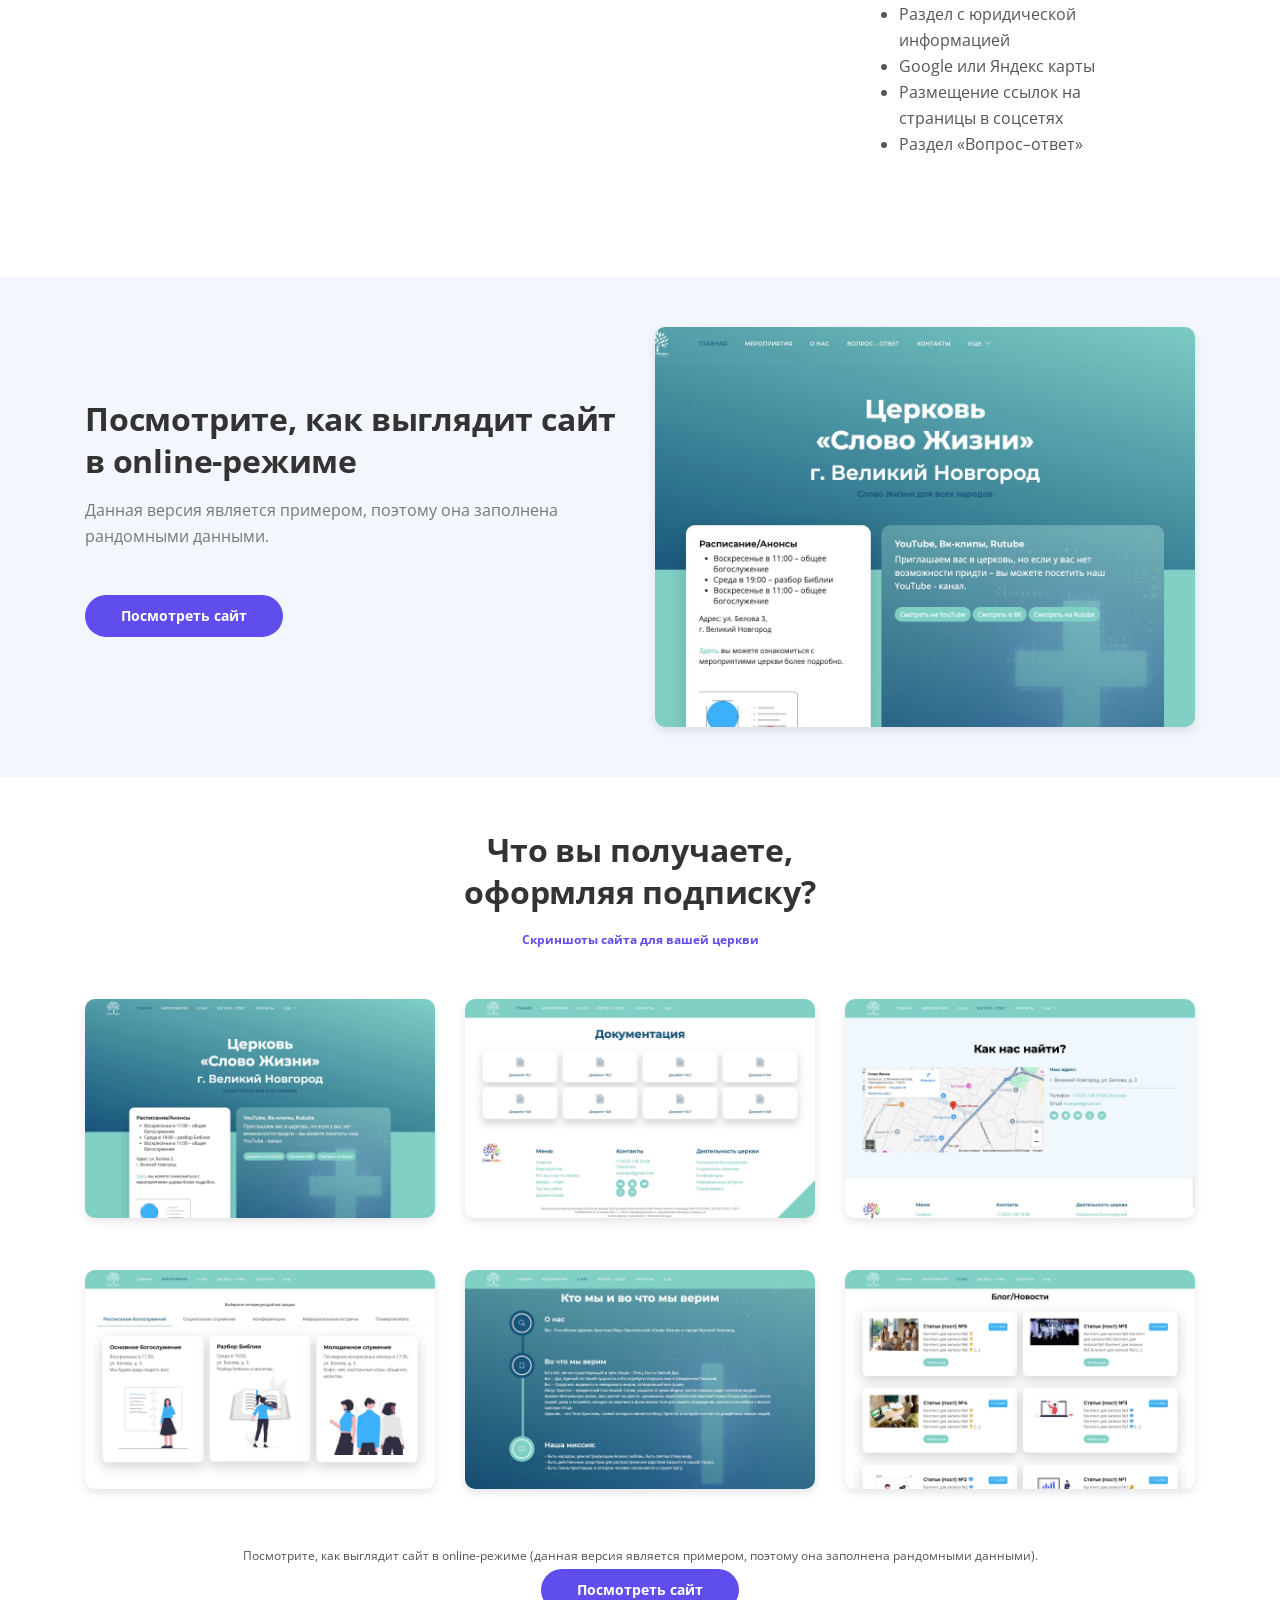
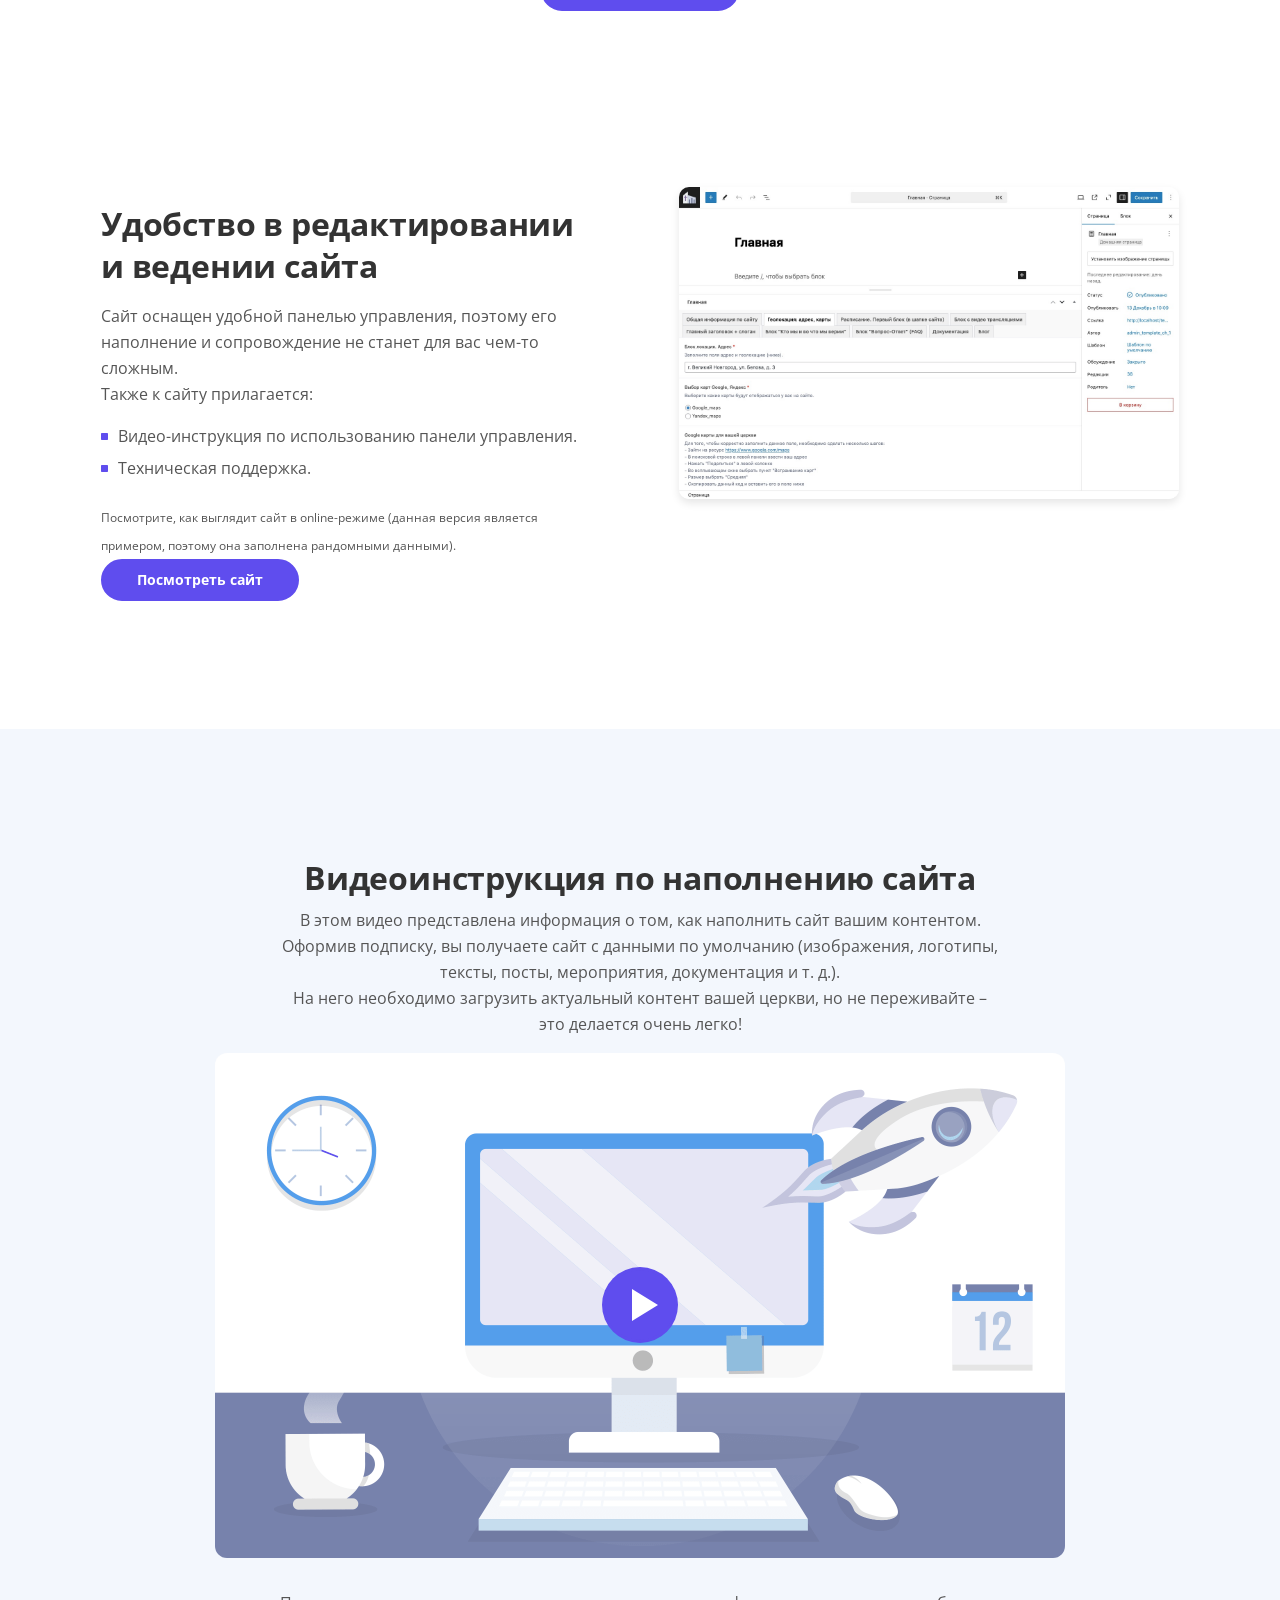
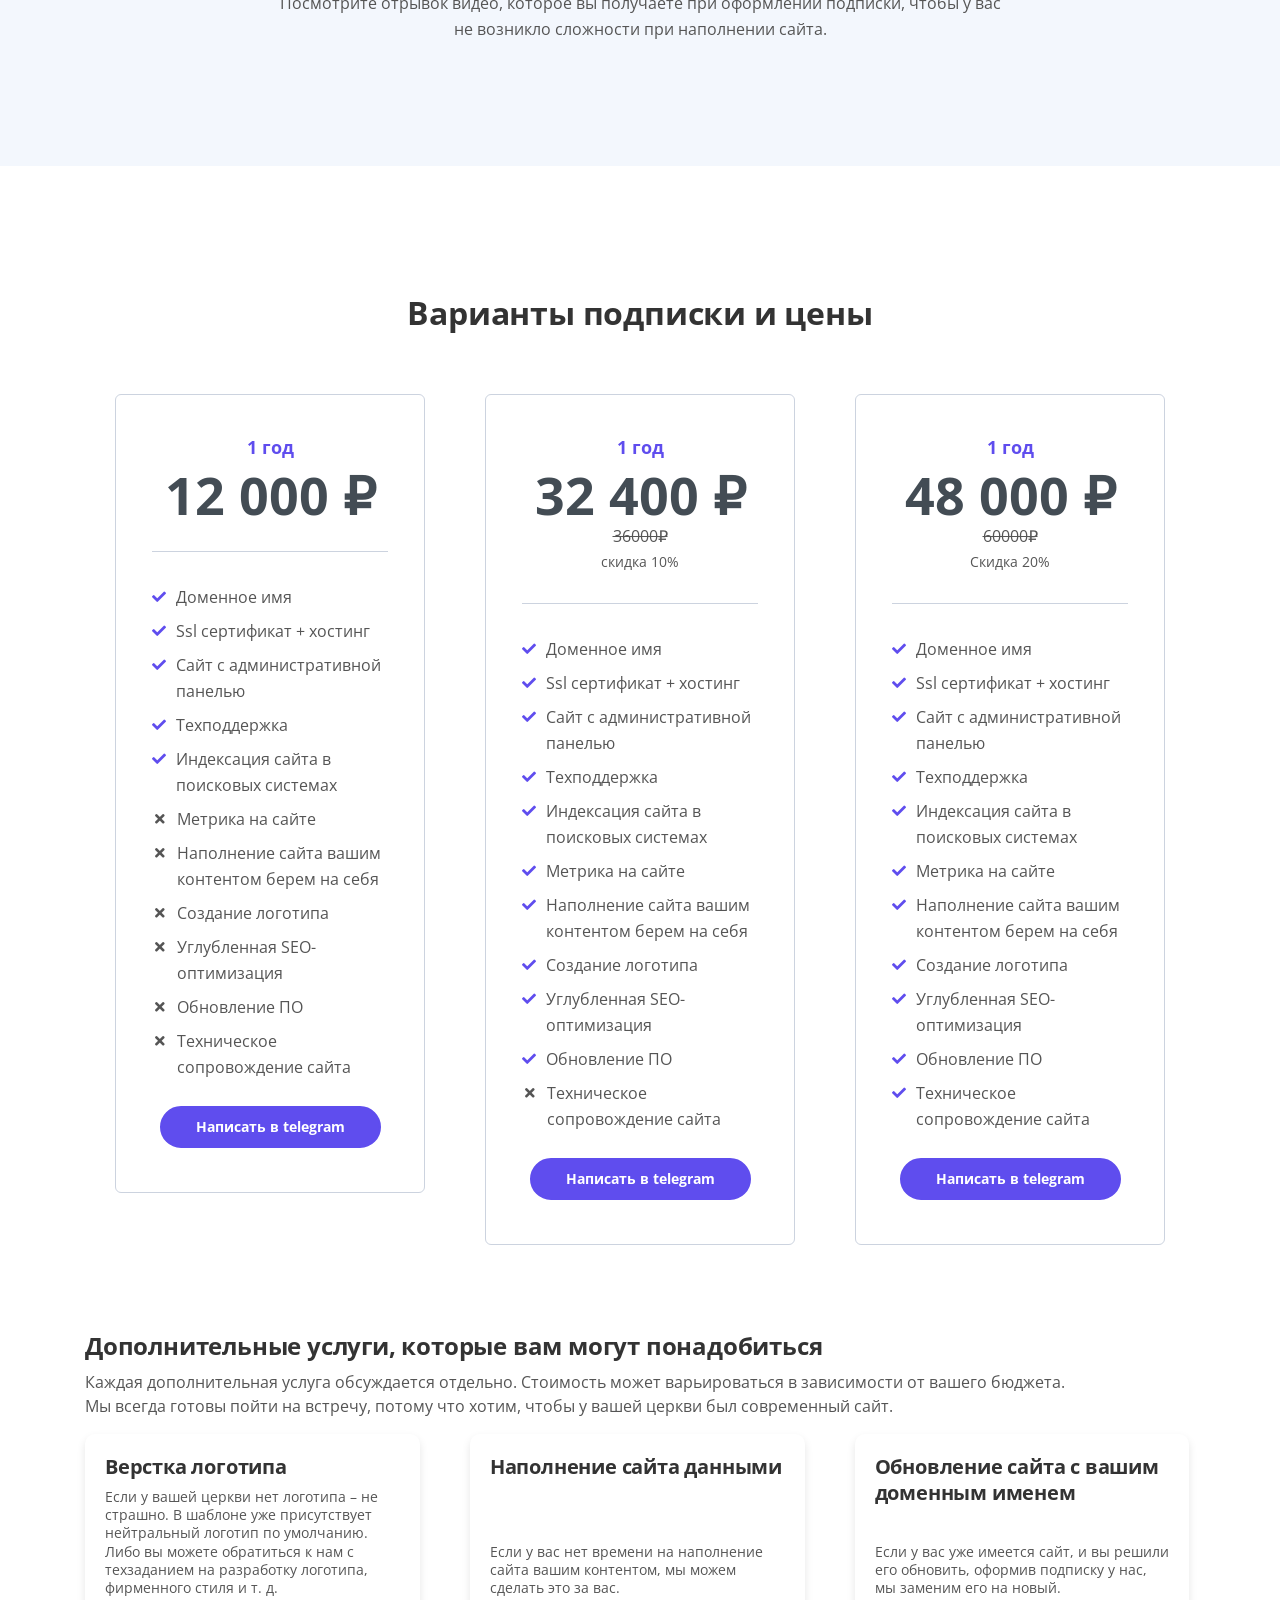
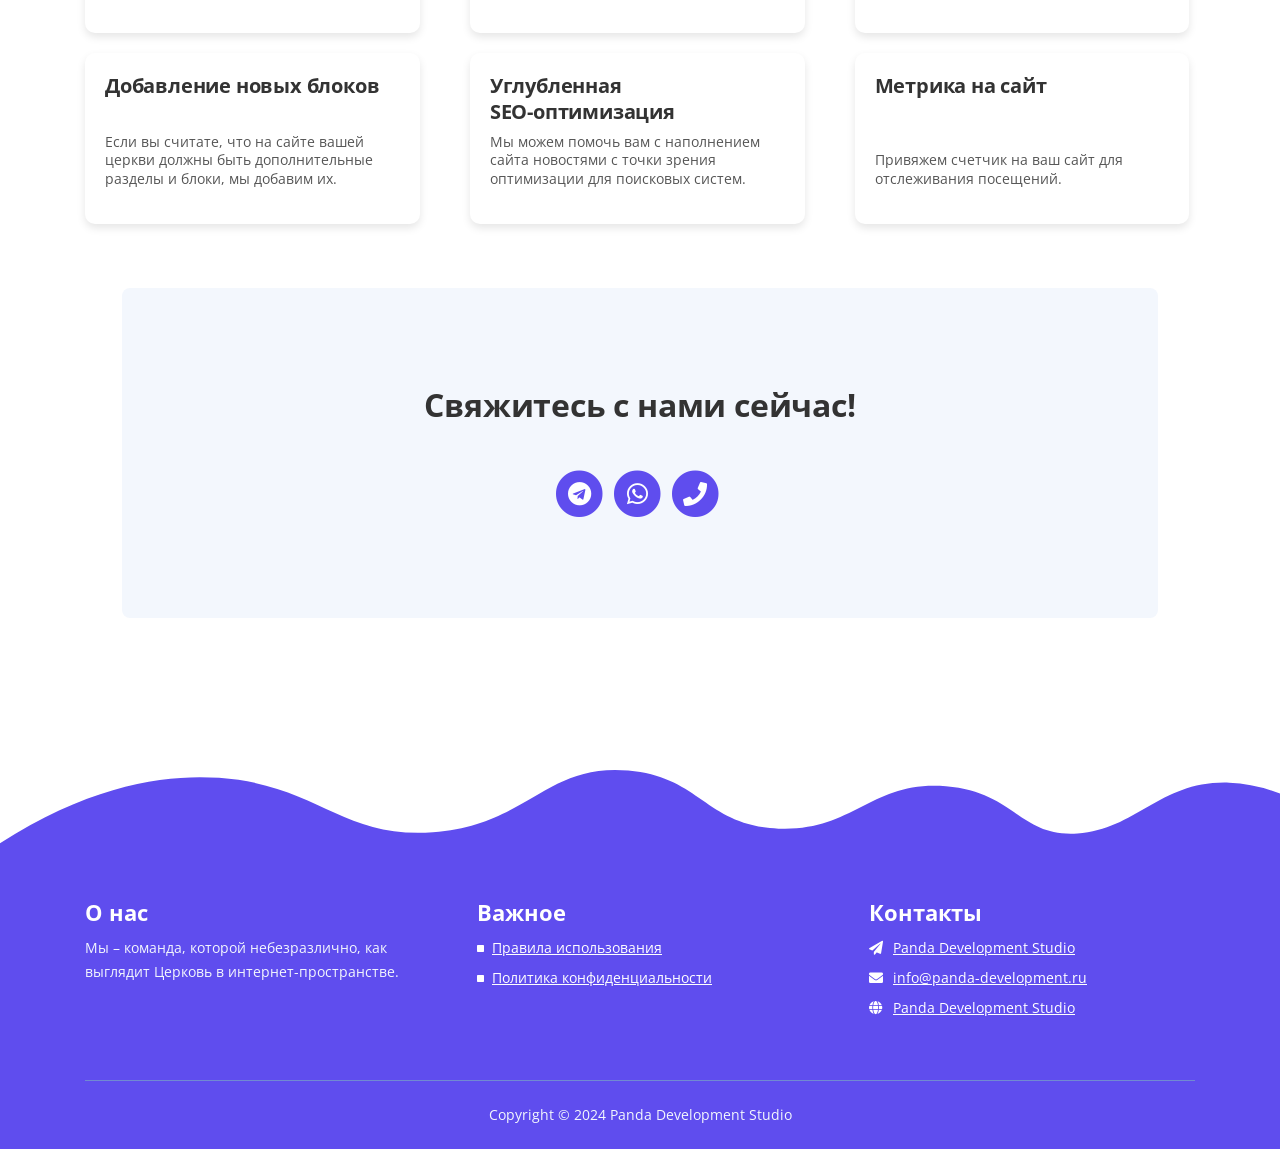
==== commit d821b2d6: "download_22_12_2024_1" ====
--- a/index.html
+++ b/index.html
@@ -102,7 +102,7 @@
                         <div class="text-container">
                             <h1>Сайты для церквей</h1>
                             <p class="p-large">Наша команда выпустила готовое <br>IT-решение для церквей, <br>
-                                потому что нам небезразлично, как выглядит Церковь в интернет-постранстве.<br><br>
+                                потому что нам небезразлично, как выглядит Церковь в интернет-пространстве.<br><br>
                               Оформите подписку и получите готовый сайт!
                             </p>
                             <a class="btn-solid-lg page-scroll" href="#features">Узнать подробнее</a>
@@ -372,7 +372,7 @@
                     </div> <!-- end of image-container -->
                     <!-- end of video preview -->
 
-                    <div class="p-heading">Посмотрите отрывок видео, которое вы получаете при оформлении подписки, чтобы у вас не возникло сложности при наполнени сайта.</div>        
+                    <div class="p-heading">Посмотрите отрывок видео, которое вы получаете при оформлении подписки, чтобы у вас не возникло сложности при наполнении сайта.</div>        
                 </div> <!-- end of col -->
             </div> <!-- end of row -->
         </div> <!-- end of container -->
